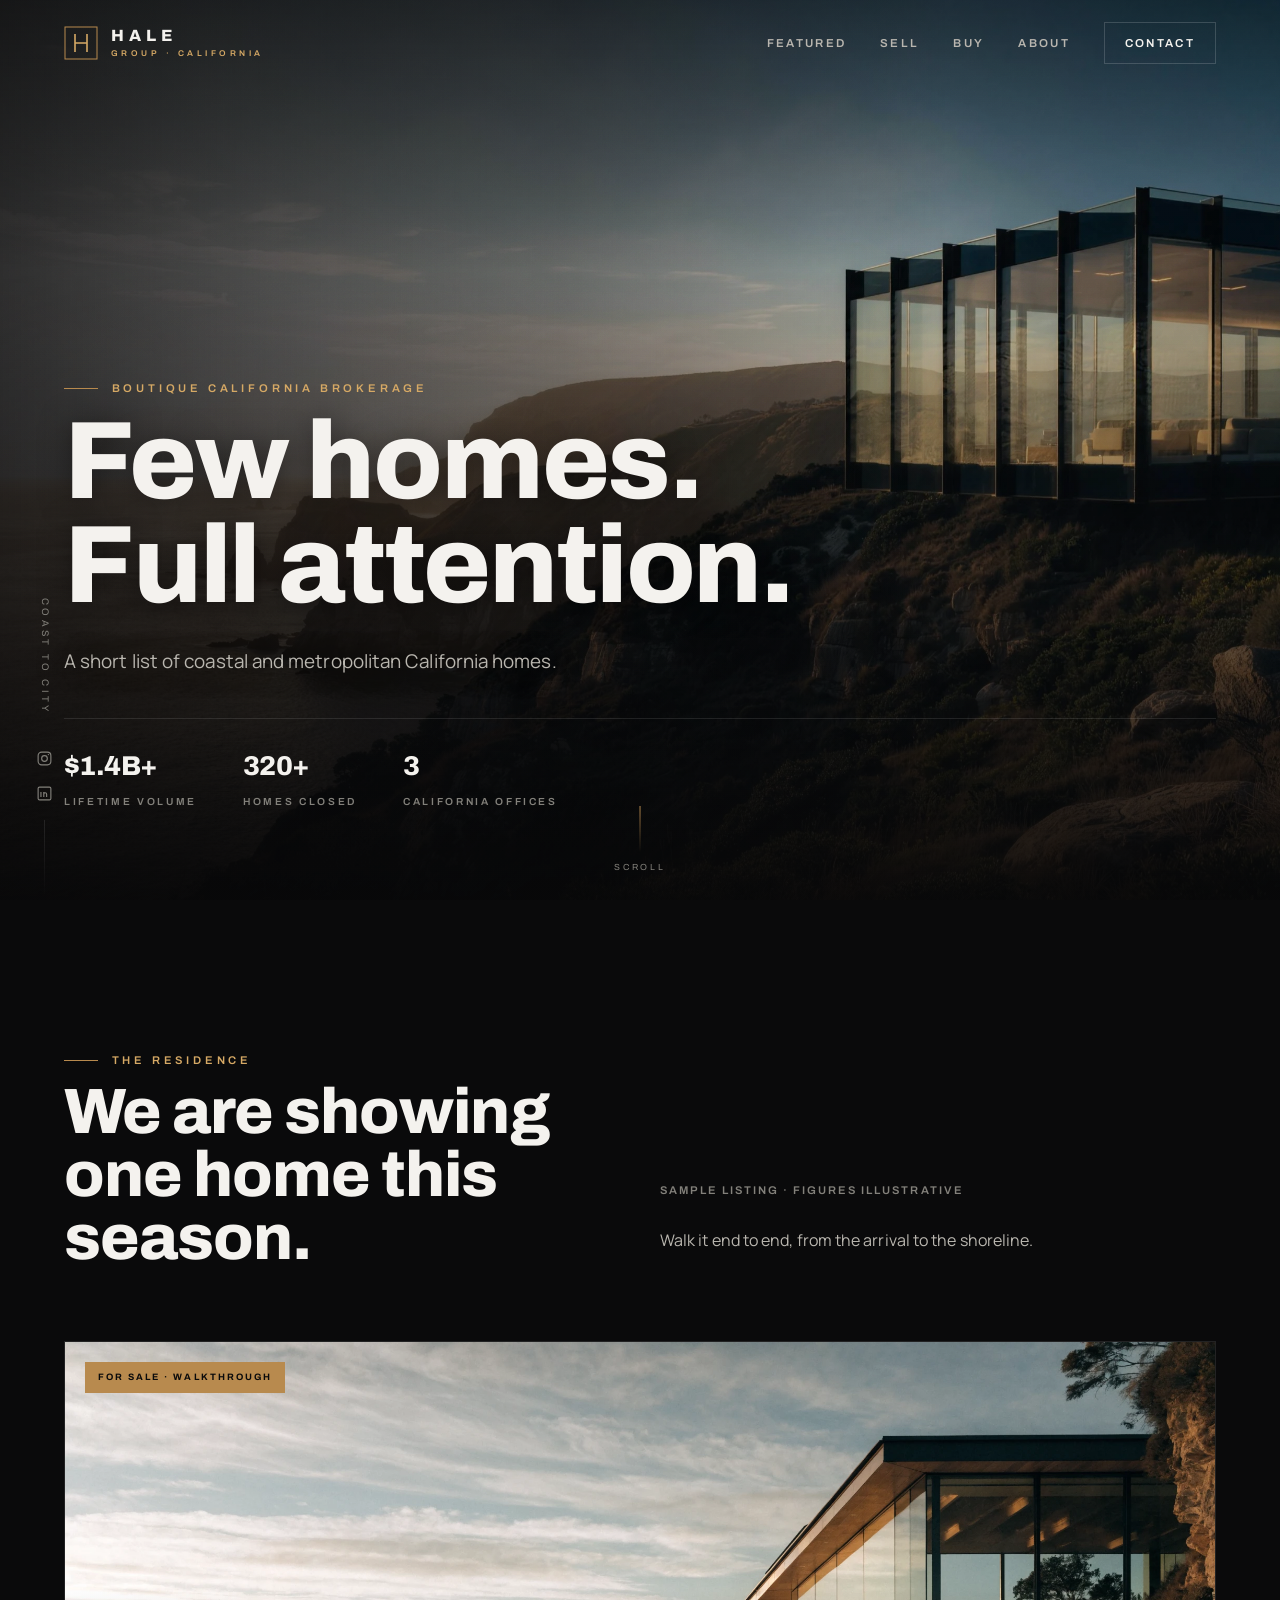
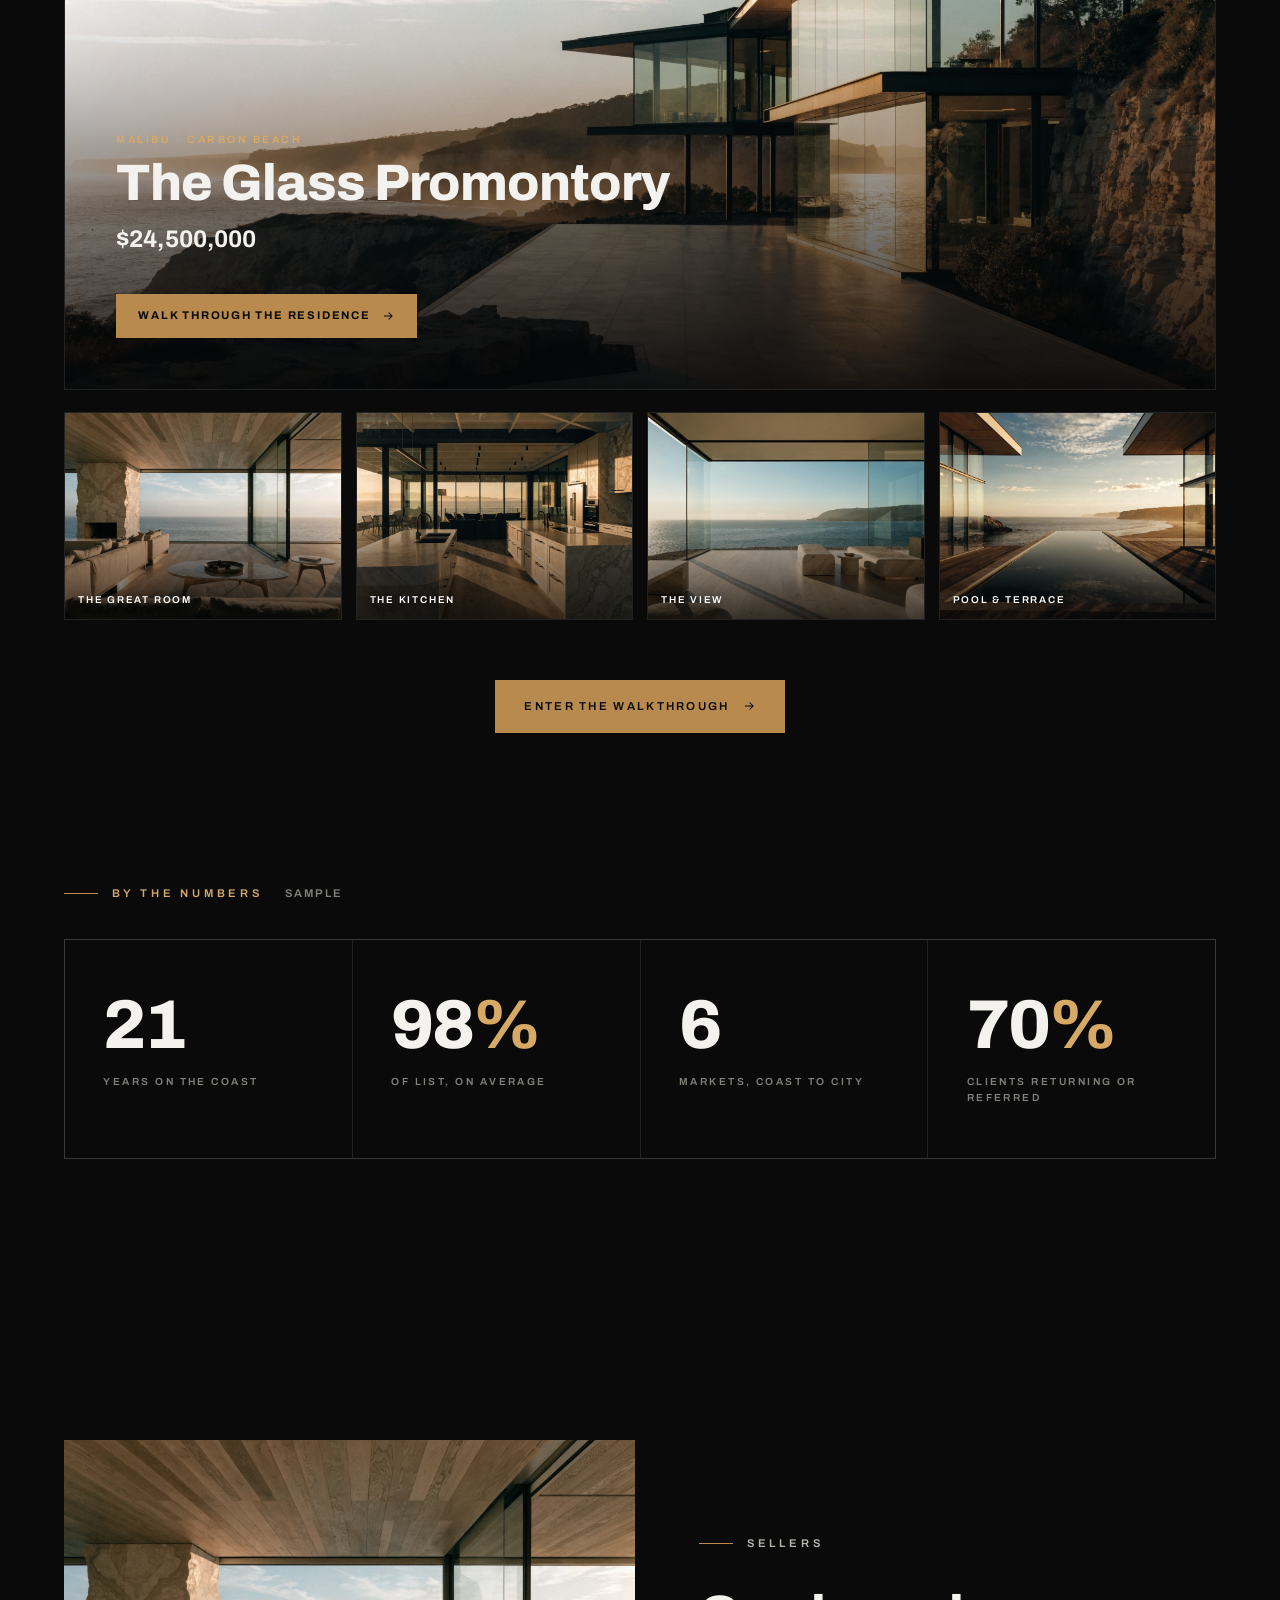
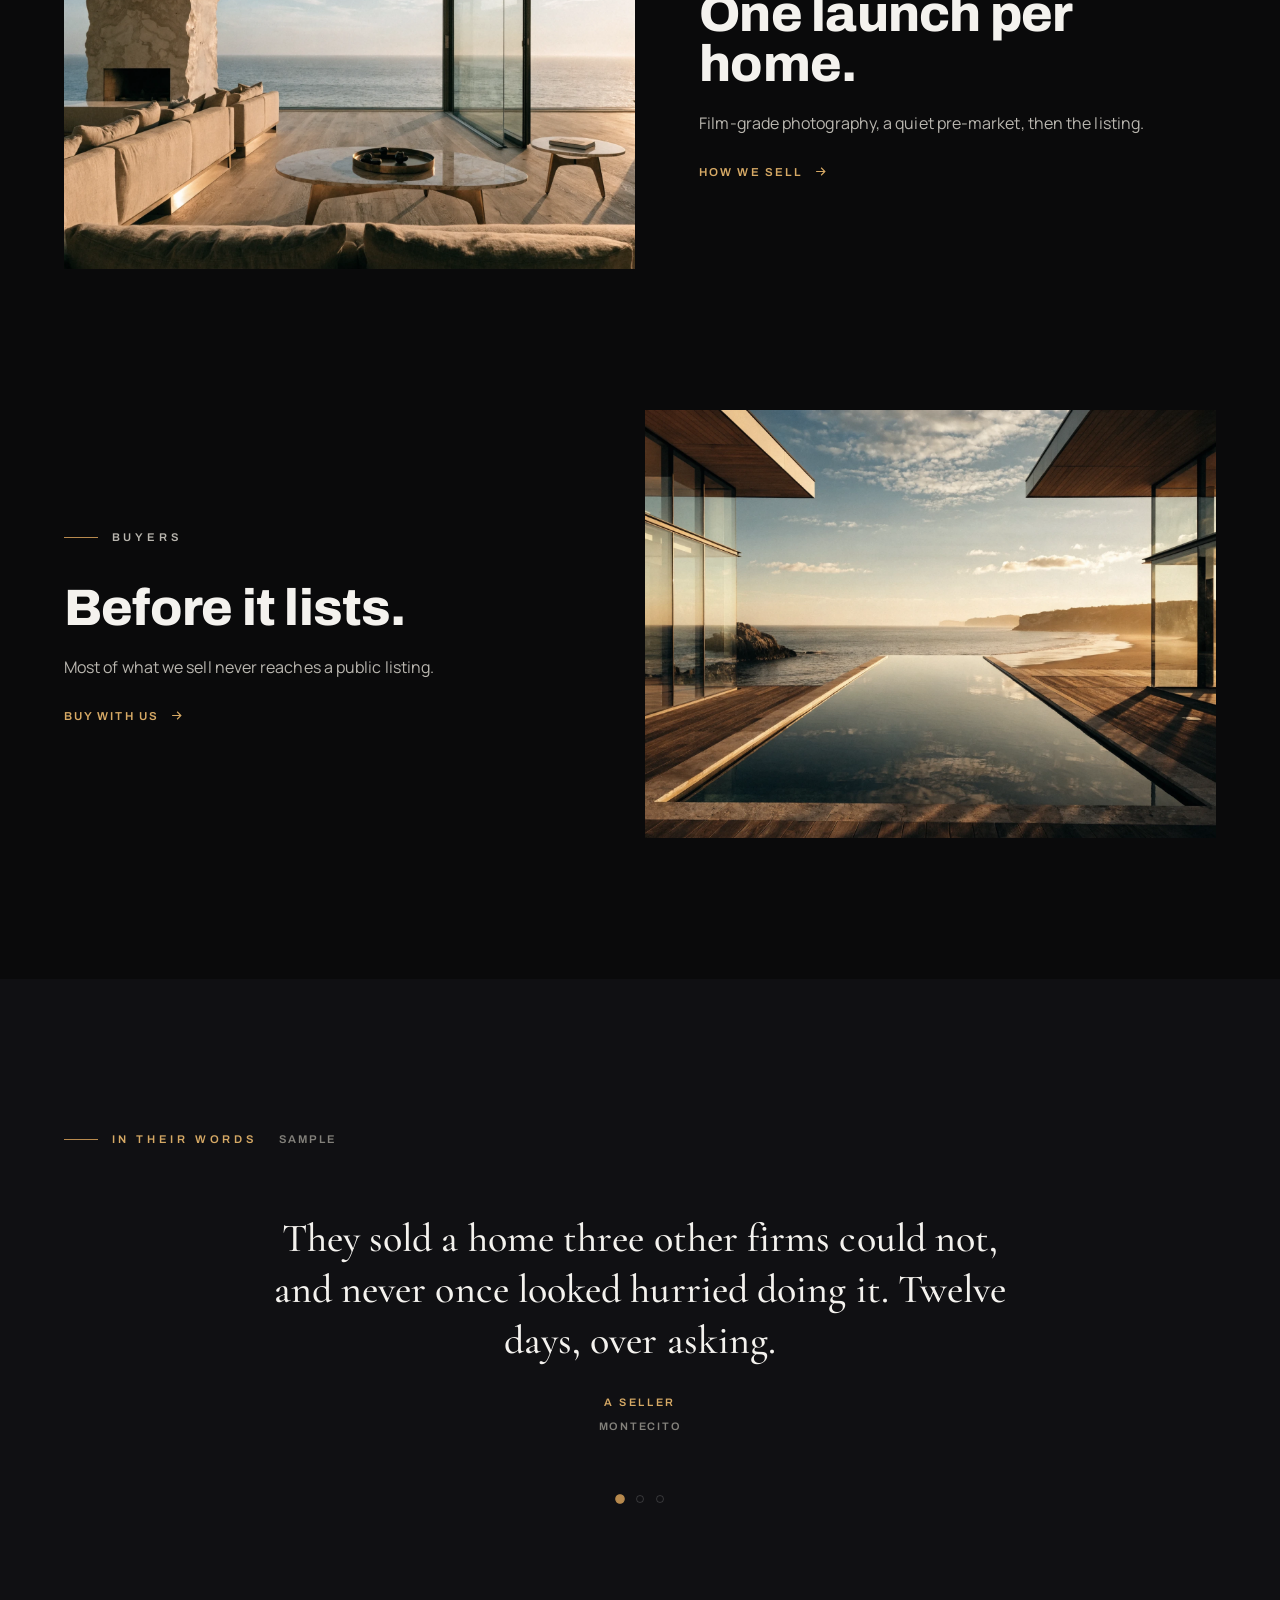
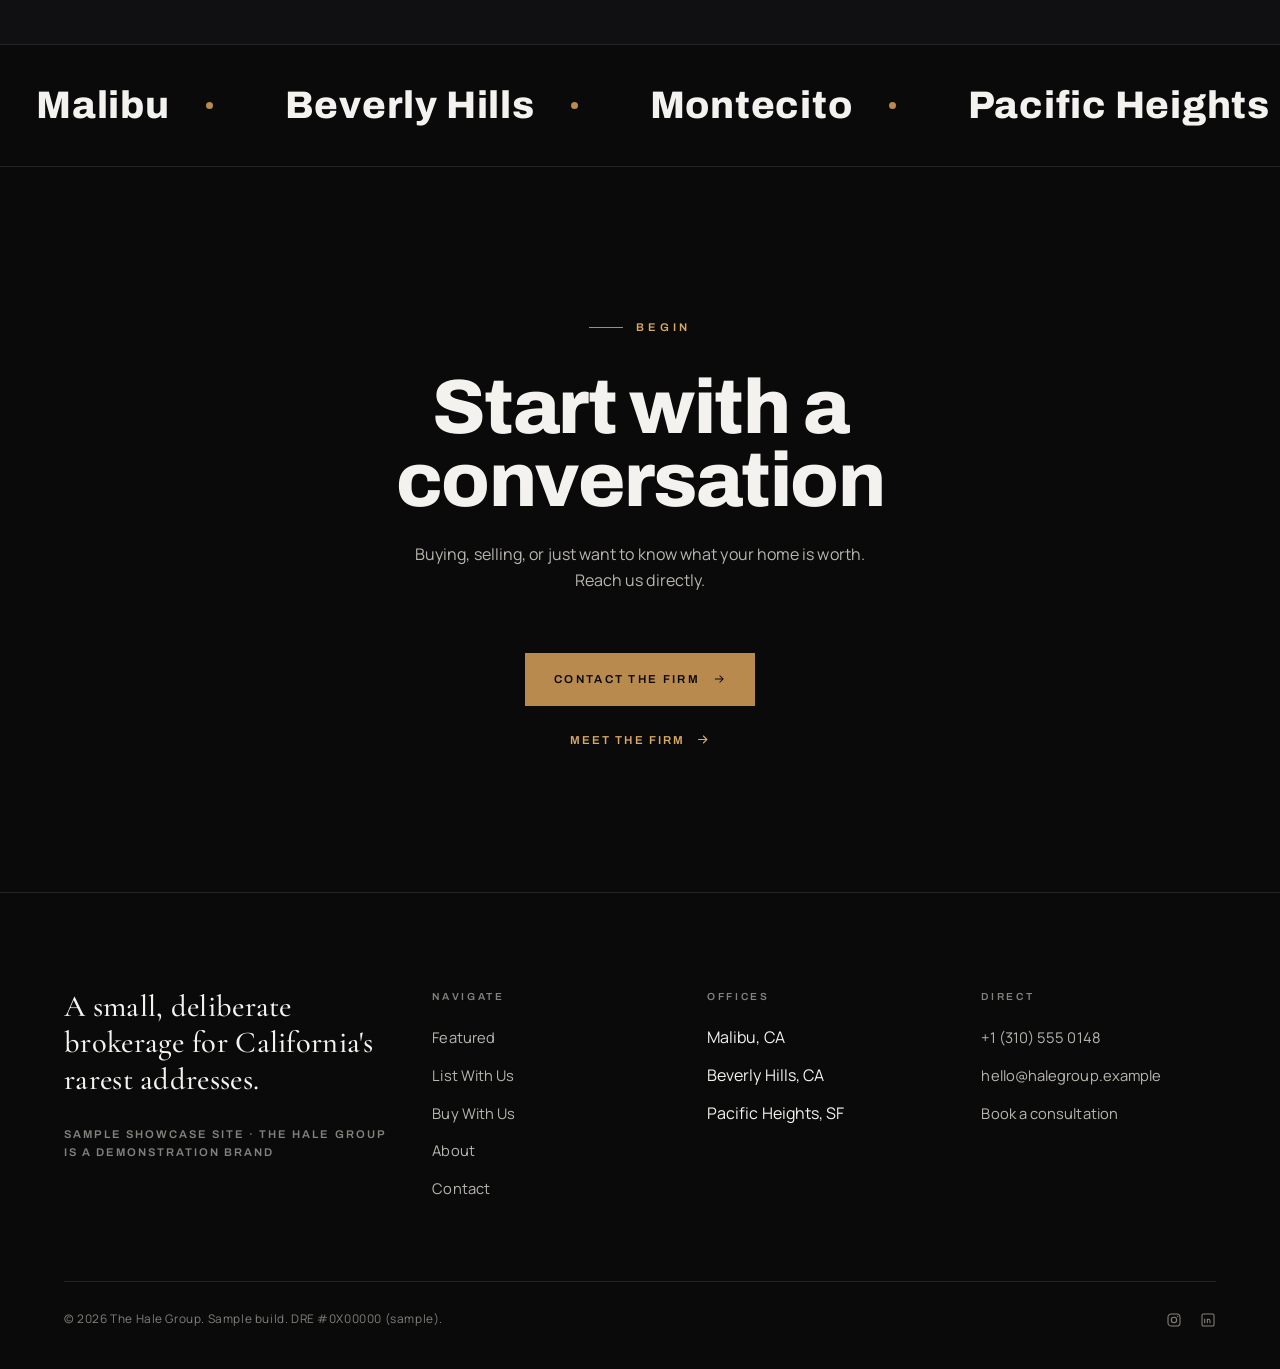
==== hale-group/index.html @ 57f2091e "Fix the layouts the copy cuts left behind Halden: the "The house" chapter is gone — trimmed, it was " ====
<!DOCTYPE html>
<html lang="en">
<head>
<meta charset="UTF-8">
<meta name="viewport" content="width=device-width, initial-scale=1">
<title>The Hale Group, Coastal &amp; Metropolitan California Luxury Real Estate</title>
<meta name="description" content="The Hale Group is a boutique luxury brokerage representing distinctive coastal and metropolitan California property. Sample showcase site.">
<meta name="robots" content="index,follow">
<link rel="preconnect" href="https://fonts.googleapis.com">
<link rel="preconnect" href="https://fonts.gstatic.com" crossorigin>
<link href="https://fonts.googleapis.com/css2?family=Archivo:wght@500;600;700;800;900&family=Manrope:wght@400;500;600;700&family=Cormorant+Garamond:ital,wght@0,400;0,500;0,600;1,500&display=swap" rel="stylesheet">
<link rel="stylesheet" href="assets/site.css">
<noscript><style>.reveal{opacity:1!important;transform:none!important}.hero-slide{opacity:1!important}.quote{position:relative!important;opacity:1!important}</style></noscript>

<link rel="icon" href="data:image/svg+xml,%3Csvg xmlns='http://www.w3.org/2000/svg' viewBox='0 0 32 32'%3E%3Crect width='32' height='32' fill='%230a0a0b'/%3E%3Cpath d='M9 7v18M23 7v18M9 16h14' stroke='%23d6a965' stroke-width='2'/%3E%3C/svg%3E">
<meta property="og:title" content="The Hale Group, California Luxury Real Estate">
<meta property="og:description" content="A boutique luxury brokerage for distinctive coastal and metropolitan California property.">
<meta property="og:type" content="website">
<meta name="twitter:card" content="summary_large_image">
<meta name="twitter:title" content="The Hale Group, California Luxury Real Estate">
<meta name="twitter:description" content="A boutique luxury brokerage for distinctive coastal and metropolitan California property.">
<script type="application/ld+json">
{
  "@context": "https://schema.org",
  "@type": "RealEstateAgent",
  "name": "The Hale Group",
  "description": "A boutique luxury real-estate brokerage representing distinctive coastal and metropolitan California property. Sample showcase brand.",
  "areaServed": "California",
  "telephone": "+1-310-555-0148",
  "email": "hello@halegroup.example",
  "address": [
    {"@type": "PostalAddress","streetAddress": "22500 Pacific Coast Hwy","addressLocality": "Malibu","addressRegion": "CA","postalCode": "90265","addressCountry": "US"},
    {"@type": "PostalAddress","streetAddress": "9200 Wilshire Blvd, Ste 400","addressLocality": "Beverly Hills","addressRegion": "CA","postalCode": "90212","addressCountry": "US"},
    {"@type": "PostalAddress","streetAddress": "2100 Fillmore Street","addressLocality": "San Francisco","addressRegion": "CA","postalCode": "94115","addressCountry": "US"}
  ]
}
</script>

<style>
/* homepage — single featured residence */
.hero .hero-bg::after{content:"";position:absolute;inset:0;pointer-events:none;z-index:1;
  background:linear-gradient(90deg,rgba(5,5,6,.8),rgba(5,5,6,.44) 44%,rgba(5,5,6,0) 74%)}
.feature-hero{position:relative;display:block;border:1px solid var(--line);overflow:hidden;margin-top:8px}
.feature-hero .fh-media{aspect-ratio:16/9;overflow:hidden}
.feature-hero .fh-media img{width:100%;height:100%;object-fit:cover;transition:transform .9s var(--ease)}
.feature-hero:hover .fh-media img{transform:scale(1.04)}
.feature-hero::after{content:"";position:absolute;inset:0;pointer-events:none;
  background:linear-gradient(180deg,rgba(5,5,6,0) 38%,rgba(5,5,6,.88) 100%)}
.feature-hero .prop-tag{position:absolute;top:20px;left:20px;z-index:2}
.fh-body{position:absolute;left:0;right:0;bottom:0;z-index:2;padding:clamp(24px,4vw,52px)}
.fh-body .prop-loc{font-family:"Archivo";font-weight:600;font-size:.66rem;letter-spacing:.24em;text-transform:uppercase;color:var(--brass-bright)}
.fh-body h3{font-family:"Archivo";font-weight:800;font-size:clamp(1.9rem,4.2vw,3.2rem);letter-spacing:-.02em;margin:10px 0 0;color:var(--ink);line-height:1}
.fh-body .price{font-family:"Archivo";font-weight:700;font-size:clamp(1.1rem,2vw,1.5rem);color:var(--ink);margin-top:10px}
.fh-body .prop-specs{display:flex;gap:22px;margin-top:14px;flex-wrap:wrap}
.fh-body .prop-specs span{font-family:"Manrope";color:var(--ink-2);font-size:.92rem}
.fh-body .prop-specs b{color:var(--ink);font-weight:700}
.fh-cta{display:inline-flex;align-items:center;gap:10px;margin-top:22px;font-family:"Archivo";font-weight:700;
  font-size:.7rem;letter-spacing:.16em;text-transform:uppercase;color:#0a0a0b;background:var(--brass);padding:13px 22px;transition:.3s var(--ease)}
.fh-cta svg{width:14px;height:14px}
.feature-hero:hover .fh-cta{background:var(--brass-bright)}
.feature-strip{list-style:none;margin:22px 0 0;padding:0;display:grid;grid-template-columns:repeat(4,1fr);gap:14px}
.feature-strip li{position:relative;overflow:hidden;aspect-ratio:4/3;border:1px solid var(--line)}
.feature-strip img{width:100%;height:100%;object-fit:cover;transition:transform .8s var(--ease)}
.feature-strip li:hover img{transform:scale(1.05)}
.feature-strip li::after{content:"";position:absolute;inset:0;pointer-events:none;background:linear-gradient(180deg,transparent 42%,rgba(5,5,6,.74))}
.feature-strip span{position:absolute;left:13px;bottom:11px;z-index:2;font-family:"Archivo";font-weight:600;
  font-size:.62rem;letter-spacing:.18em;text-transform:uppercase;color:#fff;text-shadow:0 1px 12px rgba(0,0,0,.85)}
@media(max-width:720px){.feature-strip{grid-template-columns:repeat(2,1fr)}}
</style>
</head>
<body>

<!-- HEADER -->
<header class="site-head">
  <a class="brand" href="index.html" aria-label="The Hale Group, home">
    <svg class="brand-glyph" viewBox="0 0 34 34" aria-hidden="true">
      <rect x="1" y="1" width="32" height="32" fill="none" stroke="#b88a4e" stroke-width="1"/>
      <path d="M11 8v18M23 8v18M11 17h12" stroke="#d6a965" stroke-width="1.6" fill="none"/>
    </svg>
    <span class="mark">Hale<small>Group · California</small></span>
  </a>
  <nav class="nav" aria-label="Primary">
    <a href="glass-promontory.html">Featured</a>
    <a href="sellers.html">Sell</a>
    <a href="buyers.html">Buy</a>
    <a href="about.html">About</a>
    <a class="cta" href="contact.html">Contact</a>
  </nav>
  <button class="burger" aria-label="Open menu" aria-expanded="false" aria-controls="mnav"><span></span><span></span><span></span></button>
</header>

<div class="mnav" id="mnav">
  <a href="glass-promontory.html">Featured<small>The Residence</small></a>
  <a href="sellers.html">Sell<small>List With Us</small></a>
  <a href="buyers.html">Buy<small>Represented</small></a>
  <a href="about.html">About<small>The Firm</small></a>
  <a href="contact.html">Contact<small>Three Offices</small></a>
</div>

<!-- SIDE RAIL -->
<aside class="rail" aria-hidden="true">
  <span class="vtext">Coast to City</span>
  <span class="soc" role="img" aria-label="Instagram (sample)" title="Instagram, sample"><svg viewBox="0 0 24 24" fill="none" stroke="currentColor" stroke-width="1.6"><rect x="3" y="3" width="18" height="18" rx="5"/><circle cx="12" cy="12" r="4"/><circle cx="17.5" cy="6.5" r="1" fill="currentColor" stroke="none"/></svg></span>
  <span class="soc" role="img" aria-label="LinkedIn (sample)" title="LinkedIn, sample"><svg viewBox="0 0 24 24" fill="none" stroke="currentColor" stroke-width="1.6"><rect x="3" y="3" width="18" height="18" rx="2"/><path d="M7 10v7M7 7v.01M11 17v-4a2 2 0 0 1 4 0v4M11 10v7"/></svg></span>
  <span class="line"></span>
</aside>

<!-- HERO -->
<section class="hero">
  <div class="hero-bg">
    <div class="hero-slide active"><img src="assets/home_hero.webp" alt="A contemporary glass-and-steel oceanfront residence on a Malibu bluff at golden-hour dusk, the Pacific beyond" width="2200" height="1257" fetchpriority="high"></div>
  </div>
  <div class="hero-inner wrap">
    <p class="label reveal">Boutique California Brokerage</p>
    <h1 class="display reveal d1">Few homes.<br>Full attention.</h1>
    <p class="lede reveal d2">A short list of coastal and metropolitan California homes.</p>
    <div class="hero-meta reveal d3">
      <div><div class="n">$1.4B+</div><div class="k">Lifetime Volume</div></div>
      <div><div class="n">320+</div><div class="k">Homes Closed</div></div>
      <div><div class="n">3</div><div class="k">California Offices</div></div>
    </div>
  </div>
  <div class="scroll-cue" aria-hidden="true"><span class="bar"></span><span class="k">Scroll</span></div>
</section>

<!-- FEATURED RESIDENCE (single house) -->
<section class="section" id="featured">
  <div class="wrap">
    <div class="sec-head">
      <div>
        <p class="label reveal">The Residence</p>
        <h2 class="reveal d1">We are showing<br>one home this season.</h2>
      </div>
      <p class="aside reveal d2"><span class="sample-note">Sample listing · figures illustrative</span><br><br>Walk it end to end, from the arrival to the shoreline.</p>
    </div>

    <a class="feature-hero reveal d1" href="glass-promontory.html" aria-label="The Glass Promontory, enter the walkthrough">
      <div class="fh-media"><img src="assets/walk/01_arrival.webp" alt="The Glass Promontory, a glass-and-steel oceanfront residence on Carbon Beach at golden hour" width="1600" height="900" loading="lazy"></div>
      <span class="prop-tag">For Sale · Walkthrough</span>
      <div class="fh-body">
        <div class="prop-loc">Malibu · Carbon Beach</div>
        <h3>The Glass Promontory</h3>
        <div class="price">$24,500,000</div>
        <div class="prop-specs"><span><b>5</b> Beds</span><span><b>7</b> Baths</span><span><b>8,200</b> Sq Ft</span></div>
        <span class="fh-cta">Walk through the residence
          <svg viewBox="0 0 24 24" fill="none" stroke="currentColor" stroke-width="1.8"><path d="M5 12h14M13 6l6 6-6 6"/></svg></span>
      </div>
    </a>

    <ul class="feature-strip reveal d2" aria-label="Inside The Glass Promontory">
      <li><a href="glass-promontory.html" aria-label="The great room"><img src="assets/walk/02_greatroom.webp" alt="The great room with retractable glass walls opening to the Pacific" width="800" height="600" loading="lazy"><span>The Great Room</span></a></li>
      <li><a href="glass-promontory.html" aria-label="The kitchen"><img src="assets/walk/03_kitchen.webp" alt="Chef's kitchen with dual honed-marble islands" width="800" height="600" loading="lazy"><span>The Kitchen</span></a></li>
      <li><a href="glass-promontory.html" aria-label="The view"><img src="assets/walk/04_view.webp" alt="Primary-level living framing a 180-degree Pacific view" width="800" height="600" loading="lazy"><span>The View</span></a></li>
      <li><a href="glass-promontory.html" aria-label="The pool and terrace"><img src="assets/walk/06_pool.webp" alt="Sixty-foot infinity-edge pool over Carbon Beach" width="800" height="600" loading="lazy"><span>Pool &amp; Terrace</span></a></li>
    </ul>

    <div class="center mt reveal">
      <a class="btn gold" href="glass-promontory.html">Enter the walkthrough
        <svg viewBox="0 0 24 24" fill="none" stroke="currentColor" stroke-width="1.8"><path d="M5 12h14M13 6l6 6-6 6"/></svg></a>
    </div>
  </div>
</section>

<!-- STATS -->
<section class="section" style="padding-top:0">
  <div class="wrap">
    <p class="label reveal" style="margin-bottom:36px">By The Numbers <span class="sample-note" style="margin-left:8px">Sample</span></p>
    <div class="stats reveal d1">
      <div class="stat"><div class="n"><span data-count="21">0</span></div><div class="k">Years On The Coast</div></div>
      <div class="stat"><div class="n"><span data-count="98">0</span><span class="suf">%</span></div><div class="k">Of List, On Average</div></div>
      <div class="stat"><div class="n"><span data-count="6">0</span></div><div class="k">Markets, Coast To City</div></div>
      <div class="stat"><div class="n"><span data-count="70">0</span><span class="suf">%</span></div><div class="k">Clients Returning Or Referred</div></div>
    </div>
  </div>
</section>

<!-- SPLIT FEATURE -->
<section class="section">
  <div class="wrap">
    <div class="split">
      <div class="media wide reveal"><img src="assets/walk/02_greatroom.webp" alt="Interior great room with floor-to-ceiling glass and warm golden-hour light over the Pacific" width="1600" height="900" loading="lazy"></div>
      <div class="reveal d1">
        <p class="label">Sellers</p>
        <h2>One launch per home.</h2>
        <p>Film-grade photography, a quiet pre-market, then the listing.</p>
                <a class="link-arrow" href="sellers.html" style="margin-top:8px">How we sell <svg viewBox="0 0 24 24" fill="none" stroke="currentColor" stroke-width="1.8"><path d="M5 12h14M13 6l6 6-6 6"/></svg></a>
      </div>
    </div>
  </div>
</section>

<section class="section" style="padding-top:0">
  <div class="wrap">
    <div class="split rev">
      <div class="reveal order">
        <p class="label">Buyers</p>
        <h2>Before it lists.</h2>
        <p>Most of what we sell never reaches a public listing.</p>
                <a class="link-arrow" href="buyers.html" style="margin-top:8px">Buy with us <svg viewBox="0 0 24 24" fill="none" stroke="currentColor" stroke-width="1.8"><path d="M5 12h14M13 6l6 6-6 6"/></svg></a>
      </div>
      <div class="media wide reveal d1"><img src="assets/walk/06_pool.webp" alt="Infinity-edge pool at golden-hour dusk overlooking the Pacific" width="1600" height="900" loading="lazy"></div>
    </div>
  </div>
</section>

<!-- TESTIMONIALS -->
<section class="section" style="background:var(--bg-2)">
  <div class="wrap">
    <p class="label center reveal" style="justify-content:center;margin-bottom:48px">In Their Words <span class="sample-note" style="margin-left:8px">Sample</span></p>
    <div class="quotes reveal d1">
      <figure class="quote active">
        <q>They sold a home three other firms could not, and never once looked hurried doing it. Twelve days, over asking.</q>
        <figcaption class="by">A Seller<span>Montecito</span></figcaption>
      </figure>
      <figure class="quote">
        <q>We saw the house before it ever hit the market. That is the whole reason we have it.</q>
        <figcaption class="by">A Buyer<span>Pacific Heights</span></figcaption>
      </figure>
      <figure class="quote">
        <q>Calm, precise, and always a step ahead. The Hale Group is the only firm we call now.</q>
        <figcaption class="by">A Returning Client<span>Beverly Hills</span></figcaption>
      </figure>
    </div>
    <div class="q-dots" role="tablist" aria-label="Testimonials">
      <button role="tab" aria-selected="true" aria-label="Testimonial 1"></button>
      <button role="tab" aria-selected="false" aria-label="Testimonial 2"></button>
      <button role="tab" aria-selected="false" aria-label="Testimonial 3"></button>
    </div>
  </div>
</section>

<!-- OFFICE MARQUEE -->
<section style="padding:0">
  <div class="marquee" aria-hidden="true">
    <div class="marquee-track">
      <span class="marquee-item">Malibu</span><span class="marquee-item">Beverly Hills</span><span class="marquee-item">Montecito</span><span class="marquee-item">Pacific Heights</span><span class="marquee-item">Newport Coast</span><span class="marquee-item">Carmel</span>
      <span class="marquee-item">Malibu</span><span class="marquee-item">Beverly Hills</span><span class="marquee-item">Montecito</span><span class="marquee-item">Pacific Heights</span><span class="marquee-item">Newport Coast</span><span class="marquee-item">Carmel</span>
    </div>
  </div>
</section>

<!-- CTA -->
<section class="section center">
  <div class="wrap">
    <p class="label center reveal" style="justify-content:center">Begin</p>
    <h2 class="display reveal d1" style="font-size:clamp(2.4rem,6vw,5rem);margin:24px auto 0;max-width:14ch">Start with a conversation</h2>
    <p class="muted reveal d2" style="max-width:46ch;margin:24px auto 0">Buying, selling, or just want to know what your home is worth. Reach us directly.</p>
    <div class="mt reveal d2"><a class="btn gold" href="contact.html">Contact the firm
      <svg viewBox="0 0 24 24" fill="none" stroke="currentColor" stroke-width="1.8"><path d="M5 12h14M13 6l6 6-6 6"/></svg></a></div>
    <!-- R53 (owner): "Meet the firm" rehomed here after the thin INTRO section was cut. -->
    <div class="mt reveal d2" style="margin-top:20px"><a class="link-arrow" href="about.html">Meet the firm
      <svg viewBox="0 0 24 24" fill="none" stroke="currentColor" stroke-width="1.8"><path d="M5 12h14M13 6l6 6-6 6"/></svg></a></div>
  </div>
</section>

<!-- FOOTER -->
<footer class="foot">
  <div class="wrap">
    <div class="foot-top">
      <div>
        <span class="big serif">A small, deliberate brokerage for California's rarest addresses.</span>
        <p class="sample-note" style="margin-top:28px">Sample showcase site · The Hale Group is a demonstration brand</p>
      </div>
      <div>
        <h4>Navigate</h4>
        <ul>
          <li><a href="glass-promontory.html">Featured</a></li>
          <li><a href="sellers.html">List With Us</a></li>
          <li><a href="buyers.html">Buy With Us</a></li>
          <li><a href="about.html">About</a></li>
          <li><a href="contact.html">Contact</a></li>
        </ul>
      </div>
      <div>
        <h4>Offices</h4>
        <ul>
          <li>Malibu, CA</li>
          <li>Beverly Hills, CA</li>
          <li>Pacific Heights, SF</li>
        </ul>
      </div>
      <div>
        <h4>Direct</h4>
        <ul>
          <li><a href="tel:+13105550148">+1 (310) 555 0148</a></li>
          <li><a href="mailto:hello@halegroup.example">hello@halegroup.example</a></li>
          <li><a href="contact.html">Book a consultation</a></li>
        </ul>
      </div>
    </div>
    <div class="foot-bot">
      <span>&copy; <span data-year>2026</span> The Hale Group. Sample build. DRE #0X00000 (sample).</span>
      <span class="socials">
        <span class="soc" role="img" aria-label="Instagram (sample)" title="Instagram, sample"><svg viewBox="0 0 24 24" fill="none" stroke="currentColor" stroke-width="1.6"><rect x="3" y="3" width="18" height="18" rx="5"/><circle cx="12" cy="12" r="4"/><circle cx="17.5" cy="6.5" r="1" fill="currentColor" stroke="none"/></svg></span>
        <span class="soc" role="img" aria-label="LinkedIn (sample)" title="LinkedIn, sample"><svg viewBox="0 0 24 24" fill="none" stroke="currentColor" stroke-width="1.6"><rect x="3" y="3" width="18" height="18" rx="2"/><path d="M7 10v7M7 7v.01M11 17v-4a2 2 0 0 1 4 0v4M11 10v7"/></svg></span>
      </span>
    </div>
  </div>
</footer>

<script src="assets/site.js"></script>
</body>
</html>
---- hale-group/assets/site.css ----
/* THE HALE GROUP , cinematic luxury brokerage. Dark, brass accent. */
:root{
  --bg:#0a0a0b;
  --bg-2:#101013;
  --panel:#141417;
  --line:rgba(255,255,255,.10);
  --line-2:rgba(255,255,255,.16);
  --ink:#f4f2ee;
  --ink-2:#b9b6af;
  --ink-3:#83817b;
  --brass:#b88a4e;
  --brass-bright:#d6a965;
  --red:#9e3a32;
  --maxw:1280px;
  --pad:clamp(20px,5vw,72px);
  --ease:cubic-bezier(.22,.61,.36,1);
}
*{box-sizing:border-box}
html{scroll-behavior:smooth;-webkit-text-size-adjust:100%}
body{
  margin:0;background:var(--bg);color:var(--ink);
  font-family:"Manrope",-apple-system,BlinkMacSystemFont,"Segoe UI",sans-serif;
  font-size:16px;line-height:1.6;letter-spacing:.005em;
  -webkit-font-smoothing:antialiased;text-rendering:optimizeLegibility;
  overflow-x:hidden;
}
img{max-width:100%;display:block}
a{color:inherit;text-decoration:none}
::selection{background:var(--brass);color:#0a0a0b}
:focus-visible{outline:2px solid var(--brass-bright);outline-offset:3px;border-radius:2px}

/* ---------- type ---------- */
.display{font-family:"Archivo","Manrope",sans-serif;font-weight:800;line-height:.95;letter-spacing:-.02em}
h1,h2,h3{font-family:"Archivo",sans-serif;font-weight:800;margin:0;line-height:.98;letter-spacing:-.015em}
.serif{font-family:"Cormorant Garamond","Times New Roman",serif;font-weight:500;letter-spacing:.01em}

.label{
  font-family:"Archivo",sans-serif;font-weight:600;
  font-size:.70rem;letter-spacing:.34em;text-transform:uppercase;color:var(--brass-bright);
  display:inline-flex;align-items:center;gap:.85rem;
}
.label::before{content:"";width:34px;height:1px;background:var(--brass);display:inline-block;flex:none}
.label.center{justify-content:center}
.eyebrow{font-family:"Archivo",sans-serif;font-weight:600;font-size:.68rem;letter-spacing:.32em;text-transform:uppercase;color:var(--ink-3)}

/* ---------- layout ---------- */
.wrap{max-width:var(--maxw);margin:0 auto;padding-left:var(--pad);padding-right:var(--pad)}
section{position:relative}
.section{padding:clamp(72px,11vw,150px) 0}
.divider{height:1px;background:var(--line);max-width:var(--maxw);margin:0 auto}

/* ---------- header ---------- */
.site-head{
  position:fixed;top:0;left:0;right:0;z-index:60;
  display:flex;align-items:center;justify-content:space-between;
  padding:22px var(--pad);
  transition:background .4s var(--ease),padding .4s var(--ease),border-color .4s var(--ease);
  border-bottom:1px solid transparent;
}
.site-head.scrolled{background:rgba(8,8,9,.86);backdrop-filter:blur(14px);padding:14px var(--pad);border-bottom-color:var(--line)}
.brand{display:flex;align-items:center;gap:13px;letter-spacing:.02em}
.brand .mark{
  font-family:"Archivo",sans-serif;font-weight:800;font-size:1.02rem;letter-spacing:.30em;text-transform:uppercase;
  line-height:1;
}
.brand .mark small{display:block;font-size:.52rem;letter-spacing:.42em;color:var(--brass-bright);font-weight:600;margin-top:5px}
.brand-glyph{width:34px;height:34px;flex:none}
.nav{display:flex;align-items:center;gap:34px}
.nav a{font-family:"Archivo",sans-serif;font-size:.72rem;font-weight:600;letter-spacing:.20em;text-transform:uppercase;color:var(--ink-2);transition:color .25s}
.nav a:hover,.nav a[aria-current="page"]{color:var(--ink)}
.nav a[aria-current="page"]{color:var(--brass-bright)}
.nav .cta{
  border:1px solid var(--line-2);padding:11px 20px;color:var(--ink);
  transition:.3s var(--ease);
}
.nav .cta:hover{background:var(--brass);border-color:var(--brass);color:#0a0a0b}
.burger{display:none;background:none;border:0;color:var(--ink);width:42px;height:42px;cursor:pointer}
.burger span{display:block;width:24px;height:2px;background:currentColor;margin:5px auto;transition:.3s}

/* mobile nav */
.mnav{position:fixed;inset:0;z-index:55;background:rgba(8,8,9,.98);backdrop-filter:blur(8px);
  display:flex;flex-direction:column;justify-content:center;gap:6px;padding:var(--pad);
  transform:translateY(-100%);transition:transform .5s var(--ease);visibility:hidden}
.mnav.open{transform:none;visibility:visible}
.mnav a{font-family:"Archivo",sans-serif;font-weight:800;font-size:2rem;letter-spacing:-.01em;color:var(--ink);padding:10px 0;border-bottom:1px solid var(--line)}
.mnav a small{display:block;font-size:.62rem;letter-spacing:.3em;color:var(--brass-bright);font-weight:600;text-transform:uppercase;margin-top:4px;font-family:"Archivo"}

/* ---------- side rail ---------- */
.rail{position:fixed;left:24px;bottom:0;z-index:40;display:flex;flex-direction:column;align-items:center;gap:18px;width:40px}
.rail a,.rail .soc{color:var(--ink-3);transition:color .25s;display:inline-flex}
.rail a:hover,.rail .soc:hover{color:var(--brass-bright)}
.soc{color:inherit;display:inline-flex;align-items:center}
.foot-bot .socials .soc:hover{color:var(--brass-bright)}
.rail .line{width:1px;flex:1;min-height:80px;background:linear-gradient(var(--line),transparent)}
.rail .vtext{writing-mode:vertical-rl;font-family:"Archivo";font-size:.6rem;letter-spacing:.34em;text-transform:uppercase;color:var(--ink-3);margin-bottom:18px}
.rail svg{width:17px;height:17px}

/* ---------- hero ---------- */
.hero{position:relative;height:100svh;min-height:620px;display:flex;align-items:flex-end;overflow:hidden}
.hero-bg{position:absolute;inset:0;z-index:0}
.hero-slide{position:absolute;inset:0;opacity:0;transition:opacity 1.6s var(--ease);will-change:opacity}
.hero-slide.active{opacity:1}
.hero-slide img{width:100%;height:100%;object-fit:cover;transform:scale(1.06);animation:kenburns 13s linear infinite alternate}
.hero-slide.active img{animation-play-state:running}
@keyframes kenburns{from{transform:scale(1.04) translate(0,0)}to{transform:scale(1.14) translate(-1.6%,-1.4%)}}
.hero::after{content:"";position:absolute;inset:0;z-index:1;background:
  linear-gradient(180deg,rgba(8,8,9,.58) 0%,rgba(8,8,9,.12) 30%,rgba(8,8,9,.42) 62%,rgba(8,8,9,.95) 100%)}
.hero h1,.hero .lede{text-shadow:0 2px 30px rgba(0,0,0,.5)}
/* film grain over the hero scrim: prevents gradient banding + filmic texture */
.hero::before{content:"";position:absolute;inset:0;z-index:1;pointer-events:none;opacity:.06;mix-blend-mode:overlay;
  background-image:url("data:image/svg+xml,%3Csvg xmlns='http://www.w3.org/2000/svg' width='150' height='150'%3E%3Cfilter id='n'%3E%3CfeTurbulence type='fractalNoise' baseFrequency='0.85' numOctaves='2' stitchTiles='stitch'/%3E%3C/filter%3E%3Crect width='100%25' height='100%25' filter='url(%23n)'/%3E%3C/svg%3E")}
.hero-inner{position:relative;z-index:2;width:100%;padding-bottom:clamp(56px,10vh,120px)}
.hero h1{font-size:clamp(2.9rem,8.6vw,8rem);max-width:13ch}
.hero .lede{max-width:42ch;color:var(--ink-2);font-size:clamp(1rem,1.5vw,1.18rem);margin-top:28px}
.hero-meta{display:flex;gap:46px;flex-wrap:wrap;margin-top:42px;border-top:1px solid var(--line);padding-top:26px}
.hero-meta .n{font-family:"Archivo";font-weight:800;font-size:1.7rem;letter-spacing:-.02em}
.hero-meta .k{font-size:.64rem;letter-spacing:.26em;text-transform:uppercase;color:var(--ink-3);margin-top:5px;font-family:"Archivo";font-weight:600}
.scroll-cue{position:absolute;left:50%;bottom:26px;transform:translateX(-50%);z-index:3;display:flex;flex-direction:column;align-items:center;gap:8px}
.scroll-cue .k{font-size:.55rem;letter-spacing:.34em;text-transform:uppercase;color:var(--ink-3);font-family:"Archivo"}
.scroll-cue .bar{width:1px;height:46px;background:linear-gradient(var(--brass),transparent);animation:cue 2.2s var(--ease) infinite}
@keyframes cue{0%{transform:scaleY(0);transform-origin:top}45%{transform:scaleY(1);transform-origin:top}55%{transform:scaleY(1);transform-origin:bottom}100%{transform:scaleY(0);transform-origin:bottom}}

/* ---------- buttons ---------- */
.btn{display:inline-flex;align-items:center;gap:12px;font-family:"Archivo";font-weight:600;font-size:.72rem;letter-spacing:.20em;text-transform:uppercase;
  padding:16px 28px;border:1px solid var(--line-2);transition:.32s var(--ease);cursor:pointer;background:none;color:var(--ink)}
.btn:hover{background:var(--ink);color:#0a0a0b;border-color:var(--ink)}
.btn.gold{background:var(--brass);border-color:var(--brass);color:#0a0a0b}
.btn.gold:hover{background:var(--brass-bright);border-color:var(--brass-bright)}
.btn svg{width:14px;height:14px}
.link-arrow{display:inline-flex;align-items:center;gap:10px;font-family:"Archivo";font-weight:600;font-size:.72rem;letter-spacing:.18em;text-transform:uppercase;color:var(--brass-bright)}
.link-arrow svg{width:15px;height:15px;transition:transform .3s var(--ease)}
.link-arrow:hover svg{transform:translateX(5px)}

/* ---------- intro / section heads ---------- */
.sec-head{display:grid;grid-template-columns:1fr 1fr;gap:40px;align-items:end;margin-bottom:clamp(40px,6vw,72px)}
.sec-head h2{font-size:clamp(2rem,5vw,4rem)}
.sec-head .aside{color:var(--ink-2);max-width:46ch}
@media(max-width:760px){.sec-head{grid-template-columns:1fr;gap:18px}}

/* ---------- property grid ---------- */
.grid-props{display:grid;grid-template-columns:repeat(2,1fr);gap:clamp(18px,2.4vw,34px)}
.grid-props.three{grid-template-columns:repeat(3,1fr)}
.prop{position:relative;overflow:hidden;background:var(--panel);border:1px solid var(--line);text-align:left}
.prop-media{position:relative;aspect-ratio:4/3;overflow:hidden}
.prop-media img{width:100%;height:100%;object-fit:cover;transition:transform 1.1s var(--ease),filter .6s}
.prop:hover .prop-media img{transform:scale(1.07)}
.prop-media::after{content:"";position:absolute;inset:0;background:linear-gradient(180deg,rgba(8,8,9,.05),rgba(8,8,9,.85));opacity:.85;transition:opacity .5s}
.prop:hover .prop-media::after{opacity:1}
.prop-tag{position:absolute;top:16px;left:16px;z-index:2;font-family:"Archivo";font-weight:700;font-size:.58rem;letter-spacing:.22em;text-transform:uppercase;
  background:var(--brass);border:1px solid var(--brass);padding:7px 12px;color:#0a0a0b}
.prop-tag.sold{background:rgba(10,10,11,.66);border-color:var(--line-2);color:var(--ink-3);font-weight:600}
.prop-body{position:absolute;left:0;right:0;bottom:0;z-index:2;padding:22px 24px}
.prop-loc{font-size:.62rem;letter-spacing:.26em;text-transform:uppercase;color:var(--brass-bright);font-family:"Archivo";font-weight:600}
.prop h3{font-size:1.45rem;margin-top:8px;letter-spacing:-.01em}
.prop .price{font-family:"Archivo";font-weight:800;font-size:1.18rem;margin-top:10px;letter-spacing:-.01em}
.prop-specs{display:flex;gap:20px;margin-top:0;max-height:0;overflow:hidden;opacity:0;
  transition:max-height .55s var(--ease),opacity .45s var(--ease),margin-top .55s var(--ease)}
.prop:hover .prop-specs{max-height:60px;opacity:1;margin-top:16px}
.prop-specs span{font-size:.7rem;letter-spacing:.05em;color:var(--ink-2);display:flex;align-items:center;gap:7px}
.prop-specs b{color:var(--ink);font-weight:700}
@media(max-width:760px){.grid-props,.grid-props.three{grid-template-columns:1fr}
  .prop-specs{max-height:60px;opacity:1;margin-top:16px}}

/* ---------- stats ---------- */
.stats{display:grid;grid-template-columns:repeat(4,1fr);gap:1px;background:var(--line);border:1px solid var(--line)}
.stat{background:var(--bg);padding:clamp(30px,4vw,56px) clamp(20px,3vw,40px)}
.stat .n{font-family:"Archivo";font-weight:800;font-size:clamp(2.6rem,5.4vw,4.4rem);letter-spacing:-.03em;line-height:1}
.stat .n .suf{color:var(--brass-bright)}
.stat .k{font-size:.64rem;letter-spacing:.24em;text-transform:uppercase;color:var(--ink-3);margin-top:14px;font-family:"Archivo";font-weight:600}
@media(max-width:760px){.stats{grid-template-columns:repeat(2,1fr)}}

/* ---------- split feature ---------- */
.split{display:grid;grid-template-columns:1.05fr .95fr;gap:clamp(28px,5vw,80px);align-items:center}
.split.rev{grid-template-columns:.95fr 1.05fr}
.split .media{aspect-ratio:4/5;overflow:hidden;position:relative}
.split .media.wide{aspect-ratio:4/3}
.split .media img{width:100%;height:100%;object-fit:cover}
.split h2{font-size:clamp(1.9rem,4vw,3.2rem);margin:18px 0 22px}
.split p{color:var(--ink-2);margin:0 0 18px;max-width:48ch}
@media(max-width:860px){.split,.split.rev{grid-template-columns:1fr;gap:30px}.split .order{order:-1}}

/* ---------- testimonials ---------- */
.quotes{position:relative;max-width:860px;margin:0 auto;text-align:center;min-height:240px}
.quote{position:absolute;inset:0;opacity:0;transition:opacity .8s var(--ease);pointer-events:none;display:flex;flex-direction:column;justify-content:center}
.quote.active{opacity:1;pointer-events:auto;position:relative}
.quote q{font-family:"Cormorant Garamond",serif;font-weight:500;font-size:clamp(1.5rem,3.2vw,2.5rem);line-height:1.28;display:block;quotes:none}
.quote q::before,.quote q::after{content:""}
.quote .by{margin-top:28px;font-family:"Archivo";font-weight:600;font-size:.68rem;letter-spacing:.24em;text-transform:uppercase;color:var(--brass-bright)}
.quote .by span{color:var(--ink-3);display:block;margin-top:6px;letter-spacing:.16em}
.q-dots{display:flex;justify-content:center;gap:12px;margin-top:42px}
.q-dots button{width:8px;height:8px;border-radius:50%;border:1px solid var(--line-2);background:none;cursor:pointer;padding:0;transition:.3s}
.q-dots button[aria-selected="true"]{background:var(--brass);border-color:var(--brass);transform:scale(1.2)}

/* ---------- marquee ---------- */
.marquee{overflow:hidden;border-top:1px solid var(--line);border-bottom:1px solid var(--line);padding:30px 0;display:flex;gap:0;user-select:none}
.marquee-track{display:flex;gap:0;white-space:nowrap;animation:scrollx 38s linear infinite;will-change:transform}
.marquee:hover .marquee-track{animation-play-state:paused}
.marquee-item{font-family:"Archivo";font-weight:800;font-size:clamp(1.4rem,3vw,2.4rem);letter-spacing:.02em;color:var(--ink);padding:0 36px;display:inline-flex;align-items:center;gap:36px}
.marquee-item::after{content:"";width:7px;height:7px;background:var(--brass);border-radius:50%;display:inline-block}
.marquee-item .dim{color:var(--ink-3)}
@keyframes scrollx{from{transform:translateX(0)}to{transform:translateX(-50%)}}

/* ---------- forms ---------- */
.form{display:grid;gap:22px}
.field{display:flex;flex-direction:column;gap:9px}
.field label{font-family:"Archivo";font-weight:600;font-size:.64rem;letter-spacing:.22em;text-transform:uppercase;color:var(--ink-3)}
.field input,.field select,.field textarea{
  background:transparent;border:0;border-bottom:1px solid var(--line-2);color:var(--ink);
  font-family:"Manrope";font-size:1rem;padding:12px 2px;transition:border-color .3s}
.field input:focus,.field select,.field textarea:focus{outline:none;border-bottom-color:var(--brass-bright)}
.field textarea{resize:vertical;min-height:96px}
.field select{color:var(--ink-2)}
.field select option{background:var(--panel);color:var(--ink)}
.row-2{display:grid;grid-template-columns:1fr 1fr;gap:22px}
@media(max-width:600px){.row-2{grid-template-columns:1fr}}
.form-note{font-size:.78rem;color:var(--ink-3)}
.form-ok{display:none;border:1px solid var(--brass);background:rgba(184,138,78,.08);padding:18px 22px;color:var(--ink-2);font-size:.92rem}
.form-ok.show{display:block}

/* ---------- footer ---------- */
.foot{border-top:1px solid var(--line);padding:clamp(56px,8vw,96px) 0 40px;background:var(--bg)}
.foot-top{display:grid;grid-template-columns:1.4fr 1fr 1fr 1fr;gap:40px}
.foot h4{font-family:"Archivo";font-weight:600;font-size:.64rem;letter-spacing:.26em;text-transform:uppercase;color:var(--ink-3);margin:0 0 20px}
.foot ul{list-style:none;margin:0;padding:0;display:grid;gap:12px}
.foot a{color:var(--ink-2);font-size:.92rem;transition:color .25s}
.foot a:hover{color:var(--brass-bright)}
.foot .big{font-family:"Cormorant Garamond",serif;font-size:1.9rem;color:var(--ink);max-width:20ch;line-height:1.2}
.foot-bot{display:flex;justify-content:space-between;align-items:center;flex-wrap:wrap;gap:16px;margin-top:clamp(48px,7vw,80px);padding-top:28px;border-top:1px solid var(--line);
  font-size:.74rem;letter-spacing:.05em;color:var(--ink-3)}
.foot-bot .socials{display:flex;gap:18px}
.foot-bot .socials a svg,.foot-bot .socials .soc svg{width:16px;height:16px}
.foot-bot .socials .soc{color:var(--ink-3)}
@media(max-width:860px){.foot-top{grid-template-columns:1fr 1fr;gap:34px}}
@media(max-width:520px){.foot-top{grid-template-columns:1fr}}

/* ---------- page hero (interior pages) ---------- */
.phero{position:relative;padding:clamp(150px,20vh,230px) 0 clamp(56px,8vw,96px);overflow:hidden}
.phero-bg{position:absolute;inset:0;z-index:0}
.phero-bg img{width:100%;height:100%;object-fit:cover;opacity:.42}
.phero::after{content:"";position:absolute;inset:0;background:linear-gradient(180deg,rgba(8,8,9,.7),rgba(8,8,9,.55) 50%,var(--bg));z-index:1}
.phero .wrap{position:relative;z-index:2}
.phero h1{font-size:clamp(2.6rem,7vw,6rem);margin-top:22px;max-width:16ch}
.phero .sub{color:var(--ink-2);max-width:48ch;margin-top:24px;font-size:1.06rem}

/* steps */
.steps{display:grid;grid-template-columns:repeat(3,1fr);gap:1px;background:var(--line);border:1px solid var(--line)}
.step{background:var(--bg);padding:clamp(28px,3.4vw,44px)}
.step .num{font-family:"Archivo";font-weight:800;font-size:2.6rem;color:var(--brass);letter-spacing:-.03em;line-height:1}
.step h3{font-size:1.3rem;margin:18px 0 12px}
.step p{color:var(--ink-2);font-size:.94rem;margin:0}
@media(max-width:760px){.steps{grid-template-columns:1fr}}

/* office cards */
.offices{display:grid;grid-template-columns:repeat(3,1fr);gap:clamp(18px,2vw,28px)}
.office{border:1px solid var(--line);padding:30px;background:var(--panel)}
.office .city{font-family:"Archivo";font-weight:800;font-size:1.5rem;letter-spacing:-.01em}
.office .addr{color:var(--ink-2);font-size:.92rem;margin-top:14px;line-height:1.7}
.office .addr a{color:var(--brass-bright)}
@media(max-width:860px){.offices{grid-template-columns:1fr}}

/* misc */
.center{text-align:center}
.mt{margin-top:clamp(36px,5vw,60px)}
.muted{color:var(--ink-2)}
.sample-note{font-size:.7rem;letter-spacing:.18em;text-transform:uppercase;color:var(--ink-3);font-family:"Archivo";font-weight:600;overflow-wrap:anywhere}
@media(max-width:520px){.sample-note{letter-spacing:.10em;font-size:.62rem}}

/* reveal */
.reveal{opacity:0;transform:translateY(34px);transition:opacity 1s var(--ease),transform 1s var(--ease)}
.reveal.in{opacity:1;transform:none}
.reveal.d1{transition-delay:.10s}.reveal.d2{transition-delay:.20s}.reveal.d3{transition-delay:.30s}.reveal.d4{transition-delay:.40s}

@media(max-width:980px){
  .rail{display:none}
  .nav{display:none}
  .burger{display:block}
}

@media (prefers-reduced-motion:reduce){
  *{animation:none !important;scroll-behavior:auto !important}
  .reveal{opacity:1 !important;transform:none !important;transition:none !important}
  .hero-slide{transition:opacity .01s}
  .hero-slide img{transform:none !important}
  .prop-specs{max-height:60px !important;opacity:1 !important;margin-top:16px !important}
  .quote{transition:none}
}

/* Meet the team */
.team-head h2{font-size:clamp(1.9rem,4vw,3.2rem);margin:18px 0 22px}
.team-head .team-intro{color:var(--ink-2);max-width:52ch;margin:0 0 clamp(36px,5vw,60px)}
.team-grid{display:grid;grid-template-columns:repeat(3,1fr);gap:clamp(28px,4.5vw,64px)}
.tcard .tphoto{aspect-ratio:3/4;overflow:hidden;background:var(--panel);border:1px solid var(--line)}
.tcard .tphoto img{width:100%;height:100%;object-fit:cover;display:block}
.tcard h3{font-size:1.22rem;margin:24px 0 8px}
.tcard .trole{font-family:"Archivo";font-weight:600;font-size:.64rem;letter-spacing:.24em;text-transform:uppercase;color:var(--brass-bright);margin:0}
.tcard .tnote{color:var(--ink-2);font-size:.95rem;line-height:1.65;margin:14px 0 0;max-width:36ch}
@media(max-width:860px){.team-grid{grid-template-columns:1fr;gap:48px}.tcard .tnote{max-width:52ch}}
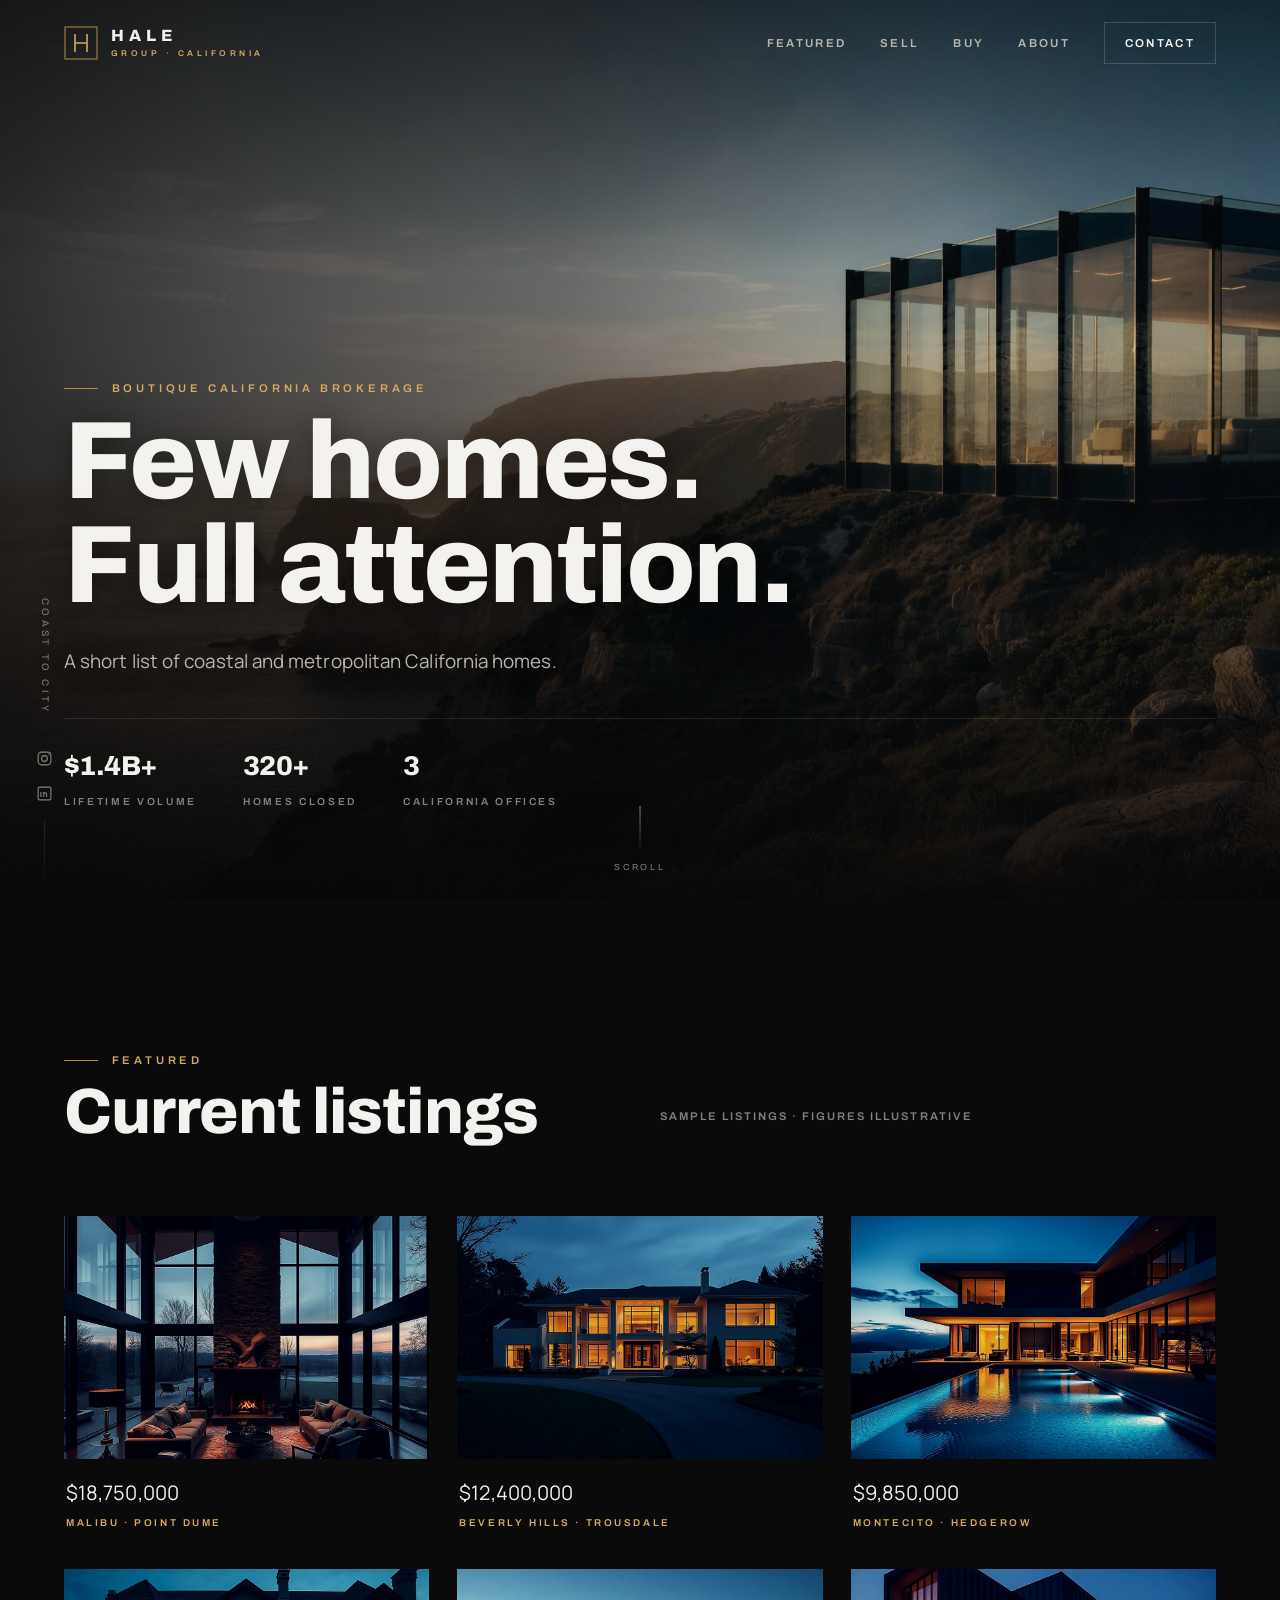
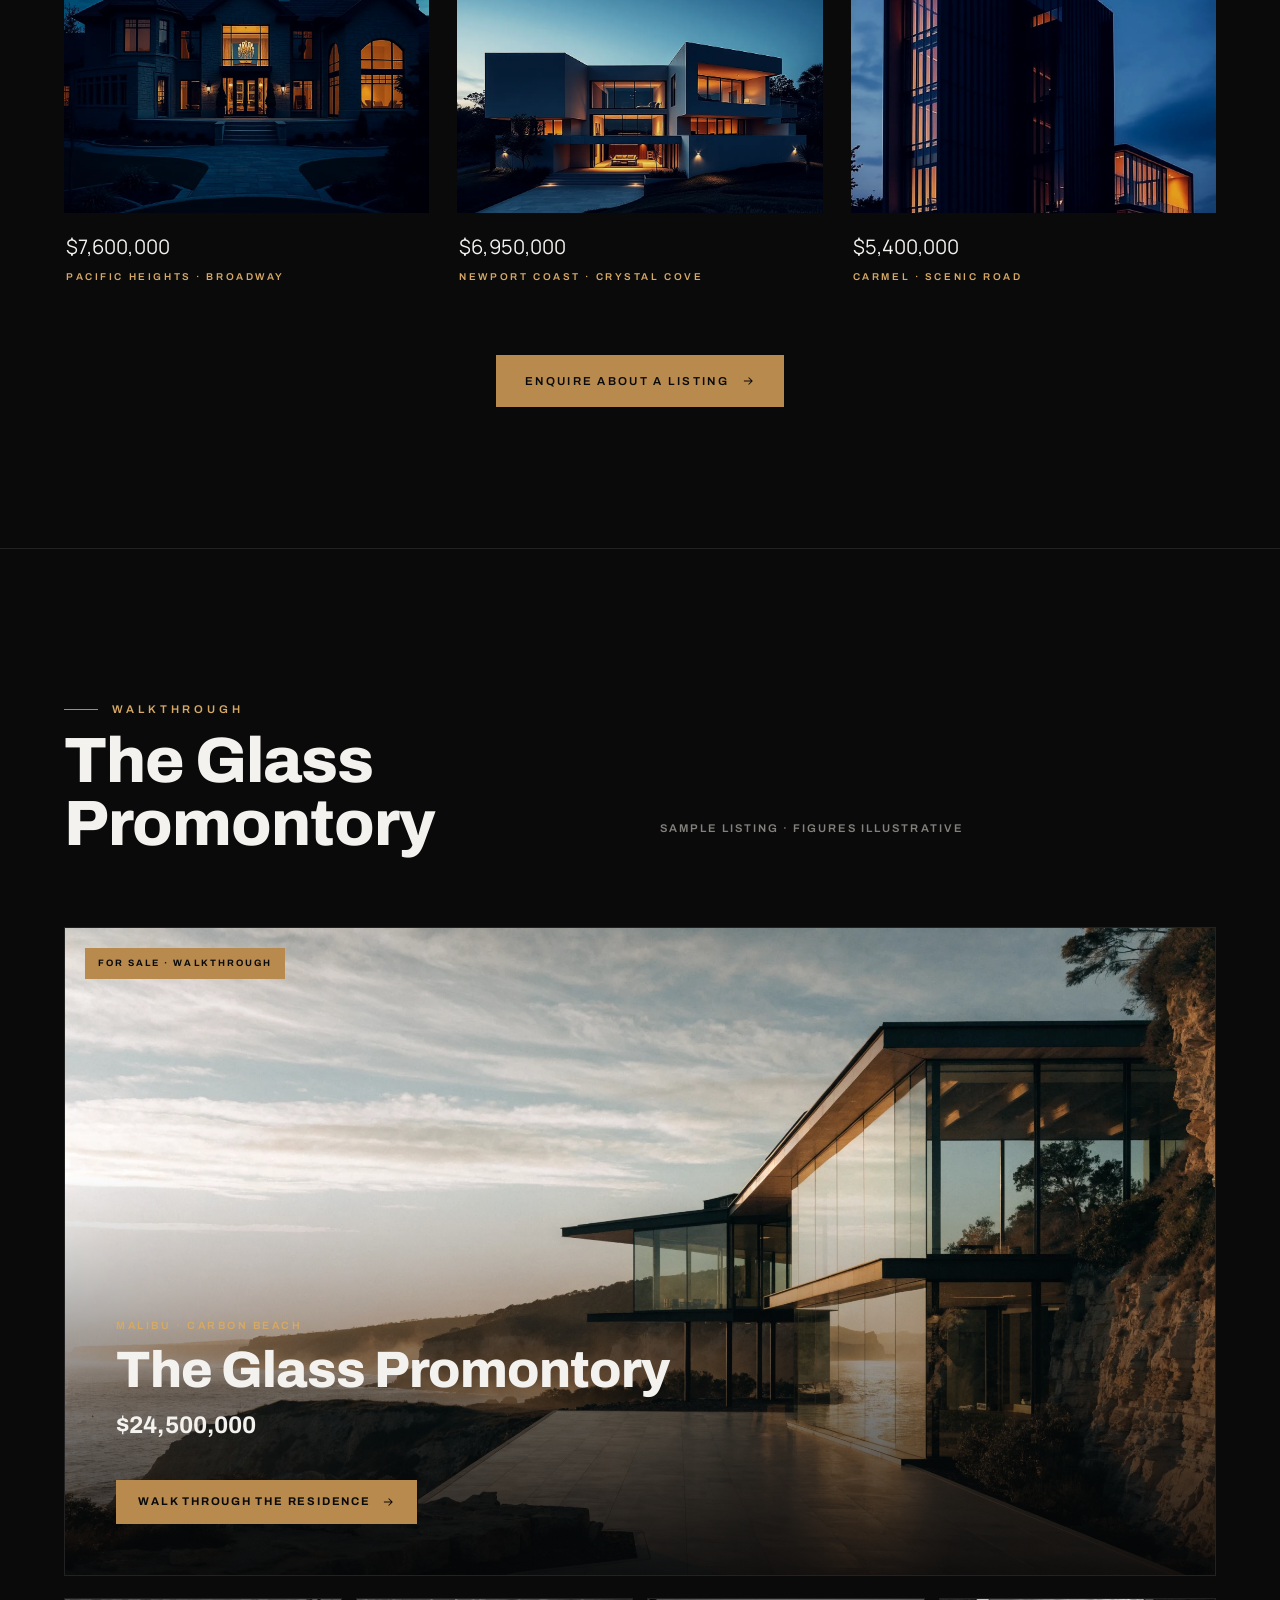
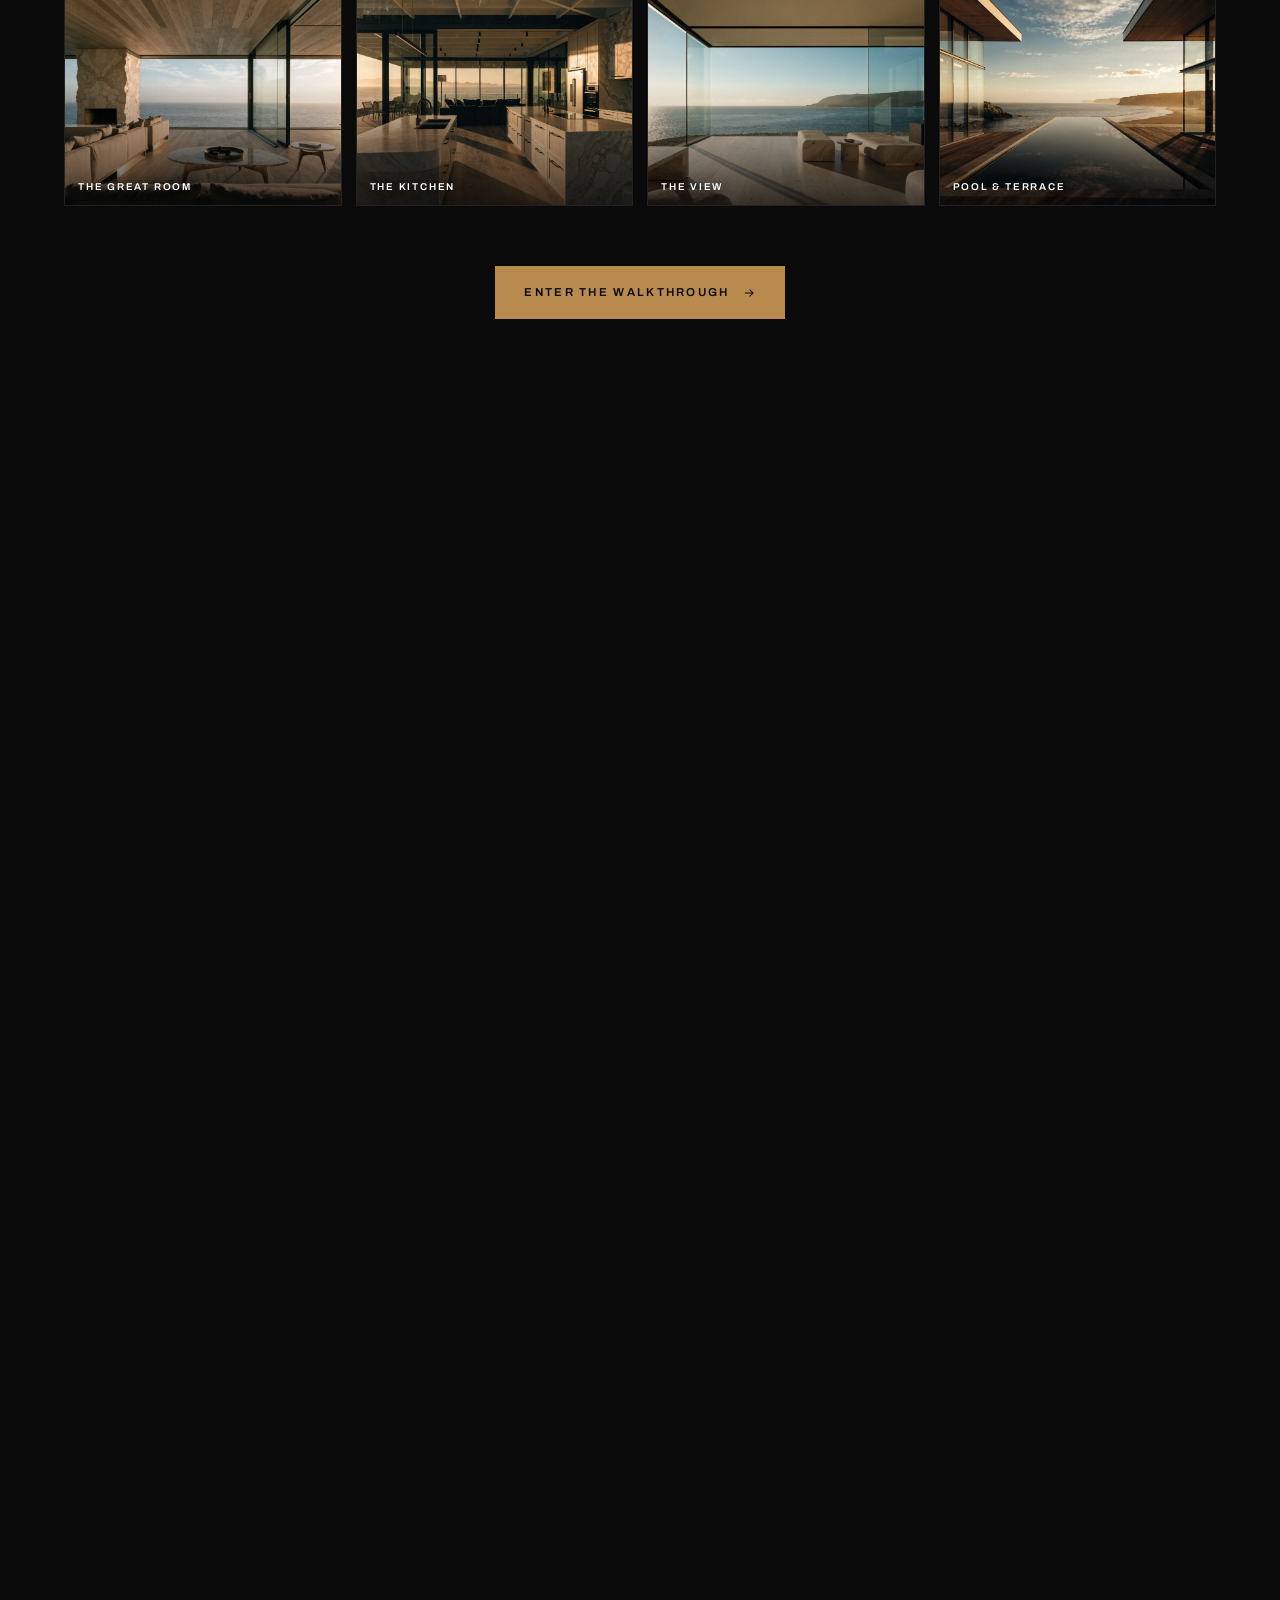
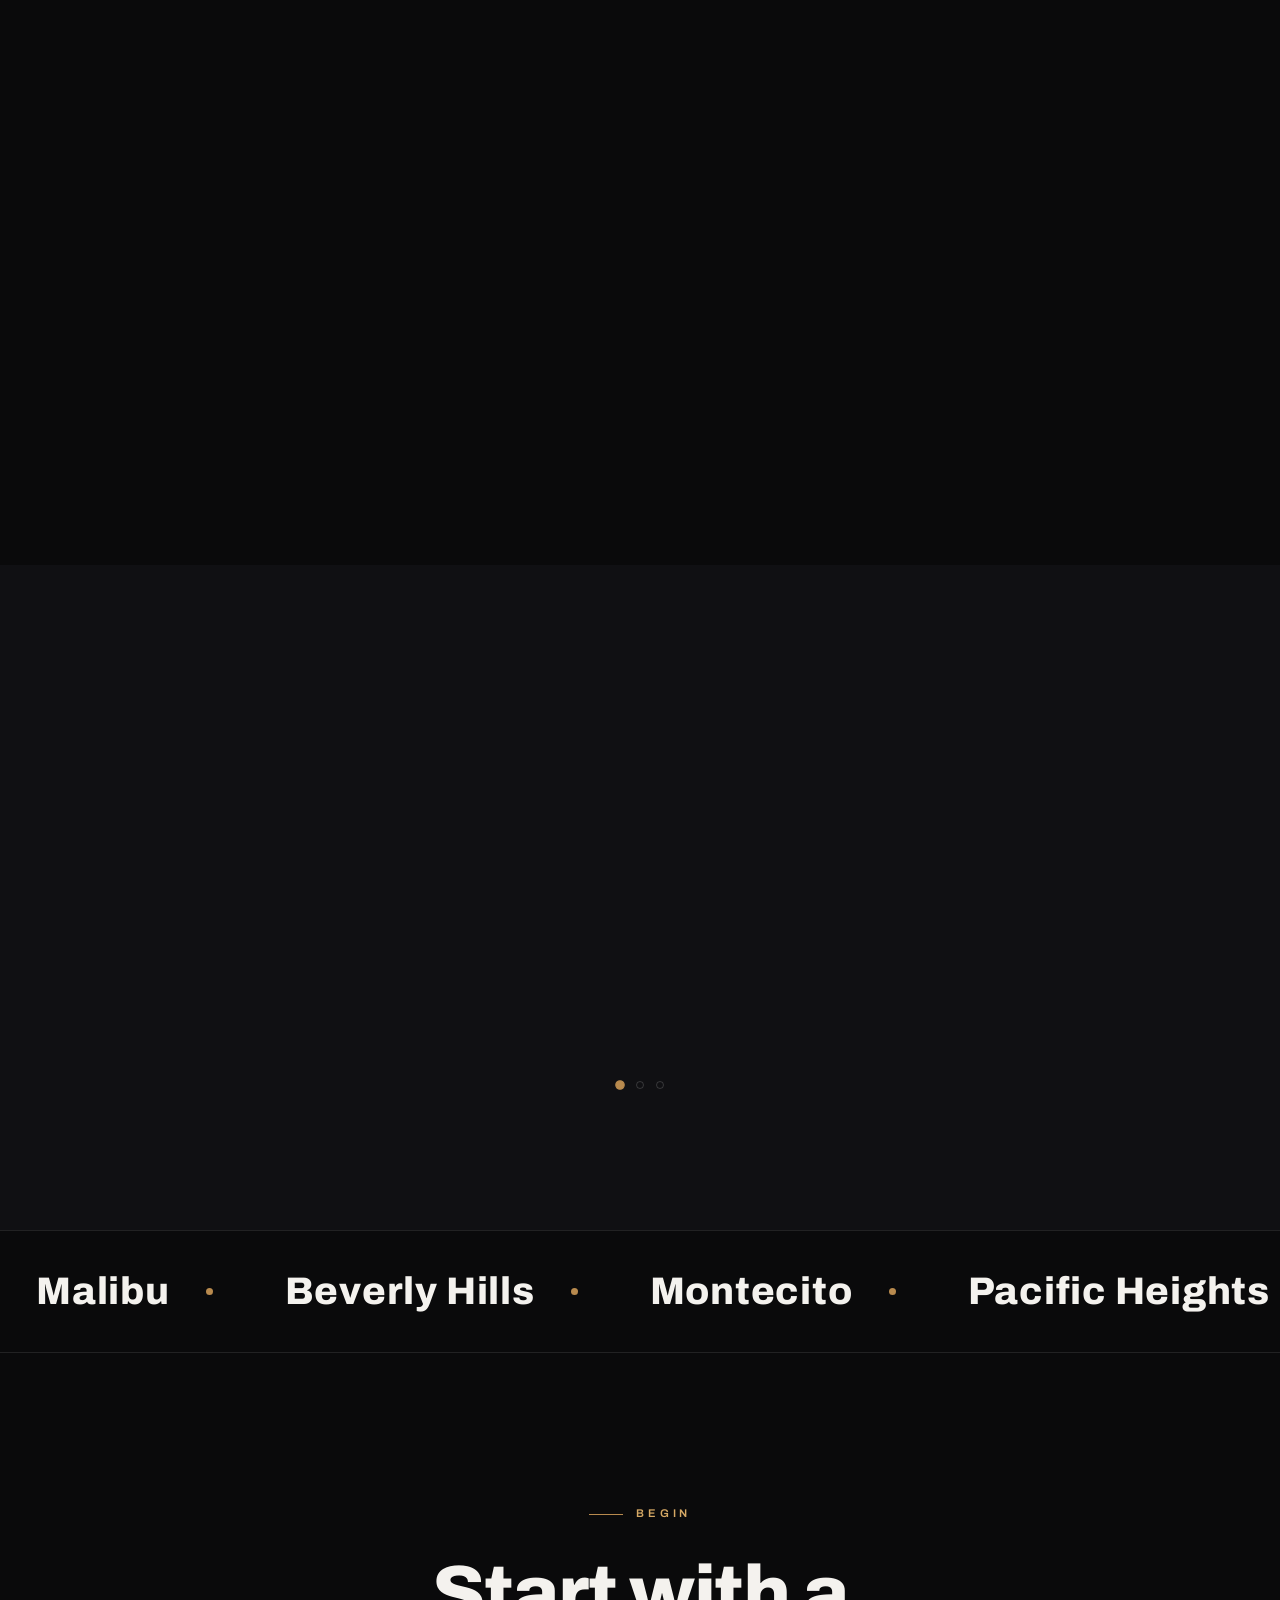
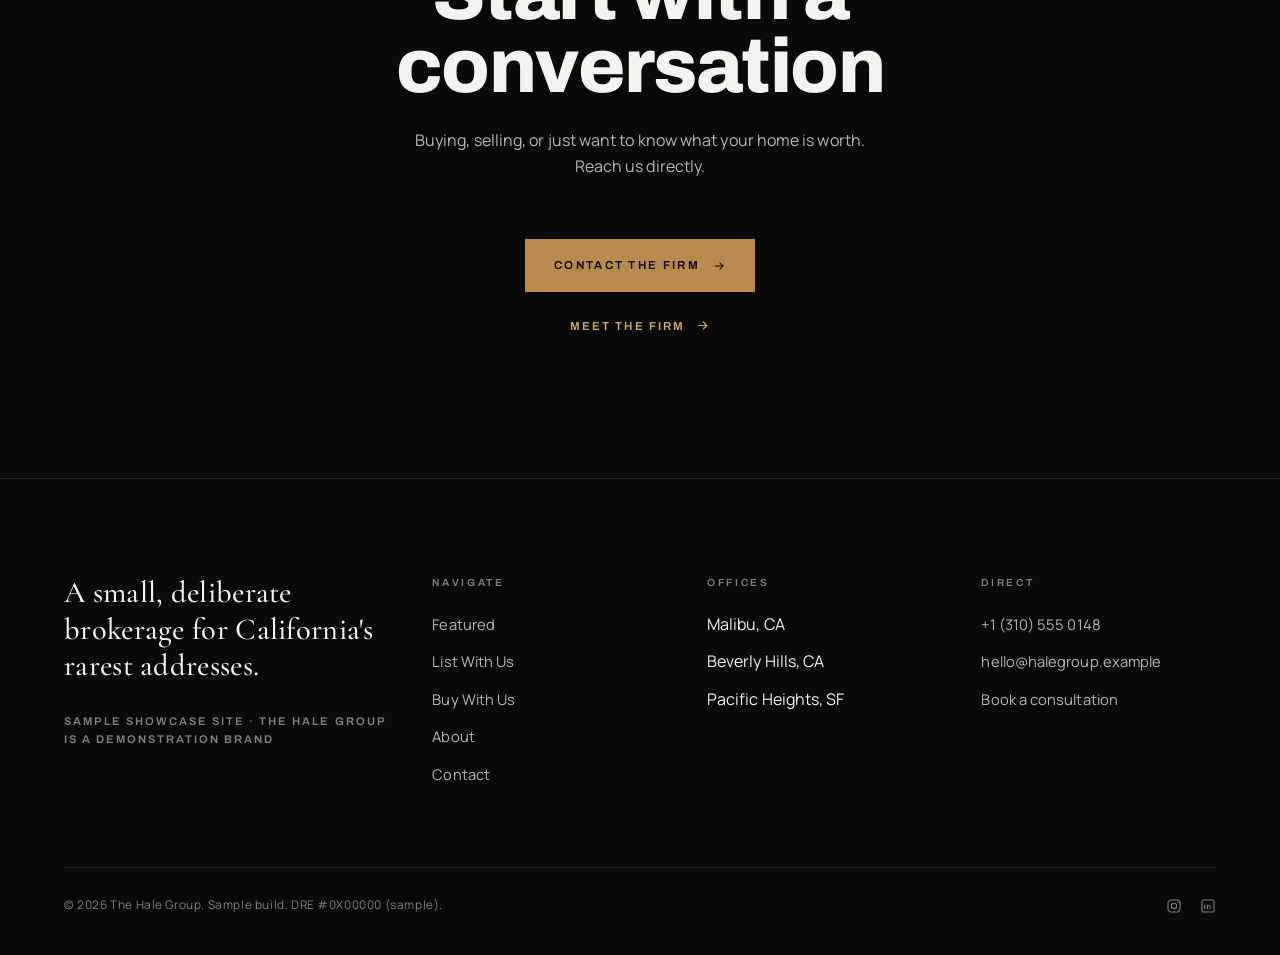
==== commit 08c04d8d: "Rebuild both mocks against their references Halden (Rolex): the menu is a right-hand drawer over a s" ====
--- a/hale-group/index.html
+++ b/hale-group/index.html
@@ -123,15 +123,99 @@
   <div class="scroll-cue" aria-hidden="true"><span class="bar"></span><span class="k">Scroll</span></div>
 </section>
 
+<!-- R54 (owner, ogroup reference): the reference site's spine is LISTINGS —
+     a slideshow straight into a grid of properties with price, address and
+     bed/bath/sqft on every card. Hale was showing exactly one house, so the
+     page had nothing to browse. This grid goes directly under the hero. -->
+<section class="section" id="listings">
+  <div class="wrap">
+    <div class="sec-head">
+      <div>
+        <p class="label reveal">Featured</p>
+        <h2 class="reveal d1">Current listings</h2>
+      </div>
+      <p class="aside reveal d2"><span class="sample-note">Sample listings · figures illustrative</span></p>
+    </div>
+    <div class="listings reveal d1">
+      <article class="lcard reveal">
+        <a href="contact.html" aria-label="Malibu · Point Dume, $18,750,000 — enquire">
+          <div class="lcard-media"><img src="assets/prop1.webp" alt="Sea-cliff contemporary above Little Dume" width="1200" height="800" loading="lazy"></div>
+          <div class="lcard-body">
+            <div class="price">$18,750,000</div>
+            <div class="prop-loc">Malibu · Point Dume</div>
+            <div class="prop-specs"><span><b>5</b> Beds</span><span><b>6</b> Baths</span><span><b>6,400</b> Sq Ft</span></div>
+          </div>
+        </a>
+      </article>
+      <article class="lcard reveal">
+        <a href="contact.html" aria-label="Beverly Hills · Trousdale, $12,400,000 — enquire">
+          <div class="lcard-media"><img src="assets/prop2.webp" alt="Single-level Trousdale with a flat pad and city view" width="1200" height="800" loading="lazy"></div>
+          <div class="lcard-body">
+            <div class="price">$12,400,000</div>
+            <div class="prop-loc">Beverly Hills · Trousdale</div>
+            <div class="prop-specs"><span><b>4</b> Beds</span><span><b>5</b> Baths</span><span><b>5,100</b> Sq Ft</span></div>
+          </div>
+        </a>
+      </article>
+      <article class="lcard reveal">
+        <a href="contact.html" aria-label="Montecito · Hedgerow, $9,850,000 — enquire">
+          <div class="lcard-media"><img src="assets/prop3.webp" alt="Walled hedgerow compound, two structures" width="1200" height="800" loading="lazy"></div>
+          <div class="lcard-body">
+            <div class="price">$9,850,000</div>
+            <div class="prop-loc">Montecito · Hedgerow</div>
+            <div class="prop-specs"><span><b>5</b> Beds</span><span><b>6</b> Baths</span><span><b>5,800</b> Sq Ft</span></div>
+          </div>
+        </a>
+      </article>
+      <article class="lcard reveal">
+        <a href="contact.html" aria-label="Pacific Heights · Broadway, $7,600,000 — enquire">
+          <div class="lcard-media"><img src="assets/prop4.webp" alt="Edwardian rebuilt behind its original facade" width="1200" height="800" loading="lazy"></div>
+          <div class="lcard-body">
+            <div class="price">$7,600,000</div>
+            <div class="prop-loc">Pacific Heights · Broadway</div>
+            <div class="prop-specs"><span><b>4</b> Beds</span><span><b>4</b> Baths</span><span><b>4,200</b> Sq Ft</span></div>
+          </div>
+        </a>
+      </article>
+      <article class="lcard reveal">
+        <a href="contact.html" aria-label="Newport Coast · Crystal Cove, $6,950,000 — enquire">
+          <div class="lcard-media"><img src="assets/prop5.webp" alt="Ocean-view perch above the sand" width="1200" height="800" loading="lazy"></div>
+          <div class="lcard-body">
+            <div class="price">$6,950,000</div>
+            <div class="prop-loc">Newport Coast · Crystal Cove</div>
+            <div class="prop-specs"><span><b>4</b> Beds</span><span><b>5</b> Baths</span><span><b>4,600</b> Sq Ft</span></div>
+          </div>
+        </a>
+      </article>
+      <article class="lcard reveal">
+        <a href="contact.html" aria-label="Carmel · Scenic Road, $5,400,000 — enquire">
+          <div class="lcard-media"><img src="assets/prop6.webp" alt="Stone cottage a street back from the water" width="1200" height="800" loading="lazy"></div>
+          <div class="lcard-body">
+            <div class="price">$5,400,000</div>
+            <div class="prop-loc">Carmel · Scenic Road</div>
+            <div class="prop-specs"><span><b>3</b> Beds</span><span><b>4</b> Baths</span><span><b>3,150</b> Sq Ft</span></div>
+          </div>
+        </a>
+      </article>
+    </div>
+    <div class="center mt reveal">
+      <a class="btn gold" href="contact.html">Enquire about a listing
+        <svg viewBox="0 0 24 24" fill="none" stroke="currentColor" stroke-width="1.8"><path d="M5 12h14M13 6l6 6-6 6"/></svg></a>
+    </div>
+  </div>
+</section>
+
+<div class="divider"></div>
+
 <!-- FEATURED RESIDENCE (single house) -->
 <section class="section" id="featured">
   <div class="wrap">
     <div class="sec-head">
       <div>
-        <p class="label reveal">The Residence</p>
-        <h2 class="reveal d1">We are showing<br>one home this season.</h2>
-      </div>
-      <p class="aside reveal d2"><span class="sample-note">Sample listing · figures illustrative</span><br><br>Walk it end to end, from the arrival to the shoreline.</p>
+        <p class="label reveal">Walkthrough</p>
+        <h2 class="reveal d1">The Glass Promontory</h2>
+      </div>
+      <p class="aside reveal d2"><span class="sample-note">Sample listing · figures illustrative</span></p>
     </div>
 
     <a class="feature-hero reveal d1" href="glass-promontory.html" aria-label="The Glass Promontory, enter the walkthrough">
--- a/hale-group/assets/site.css
+++ b/hale-group/assets/site.css
@@ -295,3 +295,31 @@
 .tcard .trole{font-family:"Archivo";font-weight:600;font-size:.64rem;letter-spacing:.24em;text-transform:uppercase;color:var(--brass-bright);margin:0}
 .tcard .tnote{color:var(--ink-2);font-size:.95rem;line-height:1.65;margin:14px 0 0;max-width:36ch}
 @media(max-width:860px){.team-grid{grid-template-columns:1fr;gap:48px}.tcard .tnote{max-width:52ch}}
+
+
+/* R54 (owner, ogroup reference): a compact page header — the team grid starts
+   immediately under it instead of after three screens of manifesto. */
+.phero--compact{min-height:auto;padding:calc(var(--nav-h,72px) + 90px) 0 40px;background:none}
+.phero--compact .display{font-size:clamp(2.2rem,5vw,3.6rem);margin-top:10px}
+.sr-only{position:absolute;width:1px;height:1px;padding:0;margin:-1px;overflow:hidden;clip:rect(0 0 0 0);white-space:nowrap;border:0}
+
+
+/* R54 (owner, ogroup reference): a full-bleed image band that carries a section
+   on its own — no heading, no paragraph. */
+.photo-band{margin:0;padding:0;line-height:0}
+.photo-band img{width:100%;height:clamp(320px,52vh,620px);object-fit:cover;display:block}
+
+
+/* R54 (owner, ogroup reference): the listings grid. Photo, price, address,
+   bed/bath/sqft — the card fields the reference site leads with. */
+.listings{display:grid;grid-template-columns:repeat(3,1fr);gap:28px;margin-top:44px}
+.lcard a{display:block;text-decoration:none;color:inherit}
+.lcard-media{overflow:hidden;aspect-ratio:3/2;background:#111}
+.lcard-media img{width:100%;height:100%;object-fit:cover;display:block;
+  transition:transform .8s cubic-bezier(.16,1,.3,1)}
+.lcard a:hover .lcard-media img,.lcard a:focus-visible .lcard-media img{transform:scale(1.05)}
+.lcard-body{padding:18px 2px 0}
+.lcard .price{font-size:1.25rem;margin-bottom:6px}
+.lcard .prop-loc{margin-bottom:10px}
+@media (max-width:1000px){ .listings{grid-template-columns:repeat(2,1fr);gap:22px} }
+@media (max-width:640px){ .listings{grid-template-columns:1fr} }
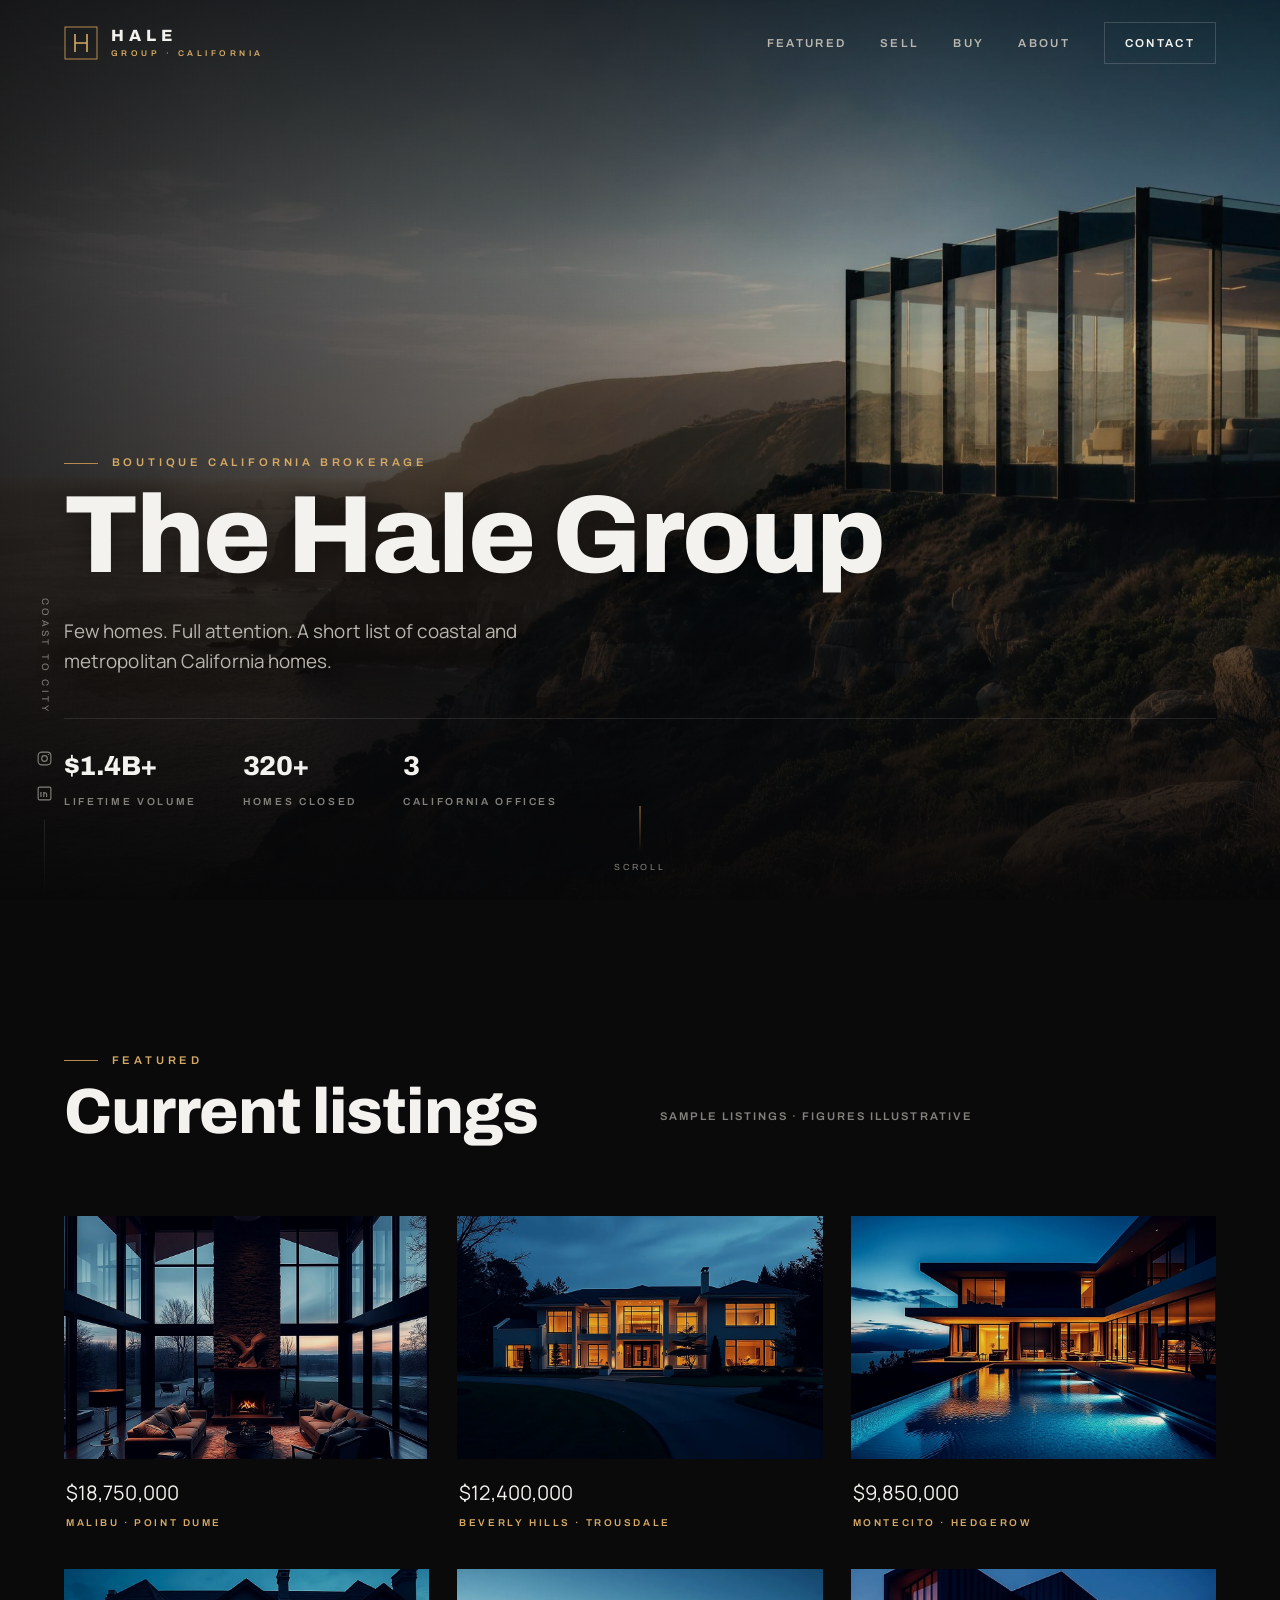
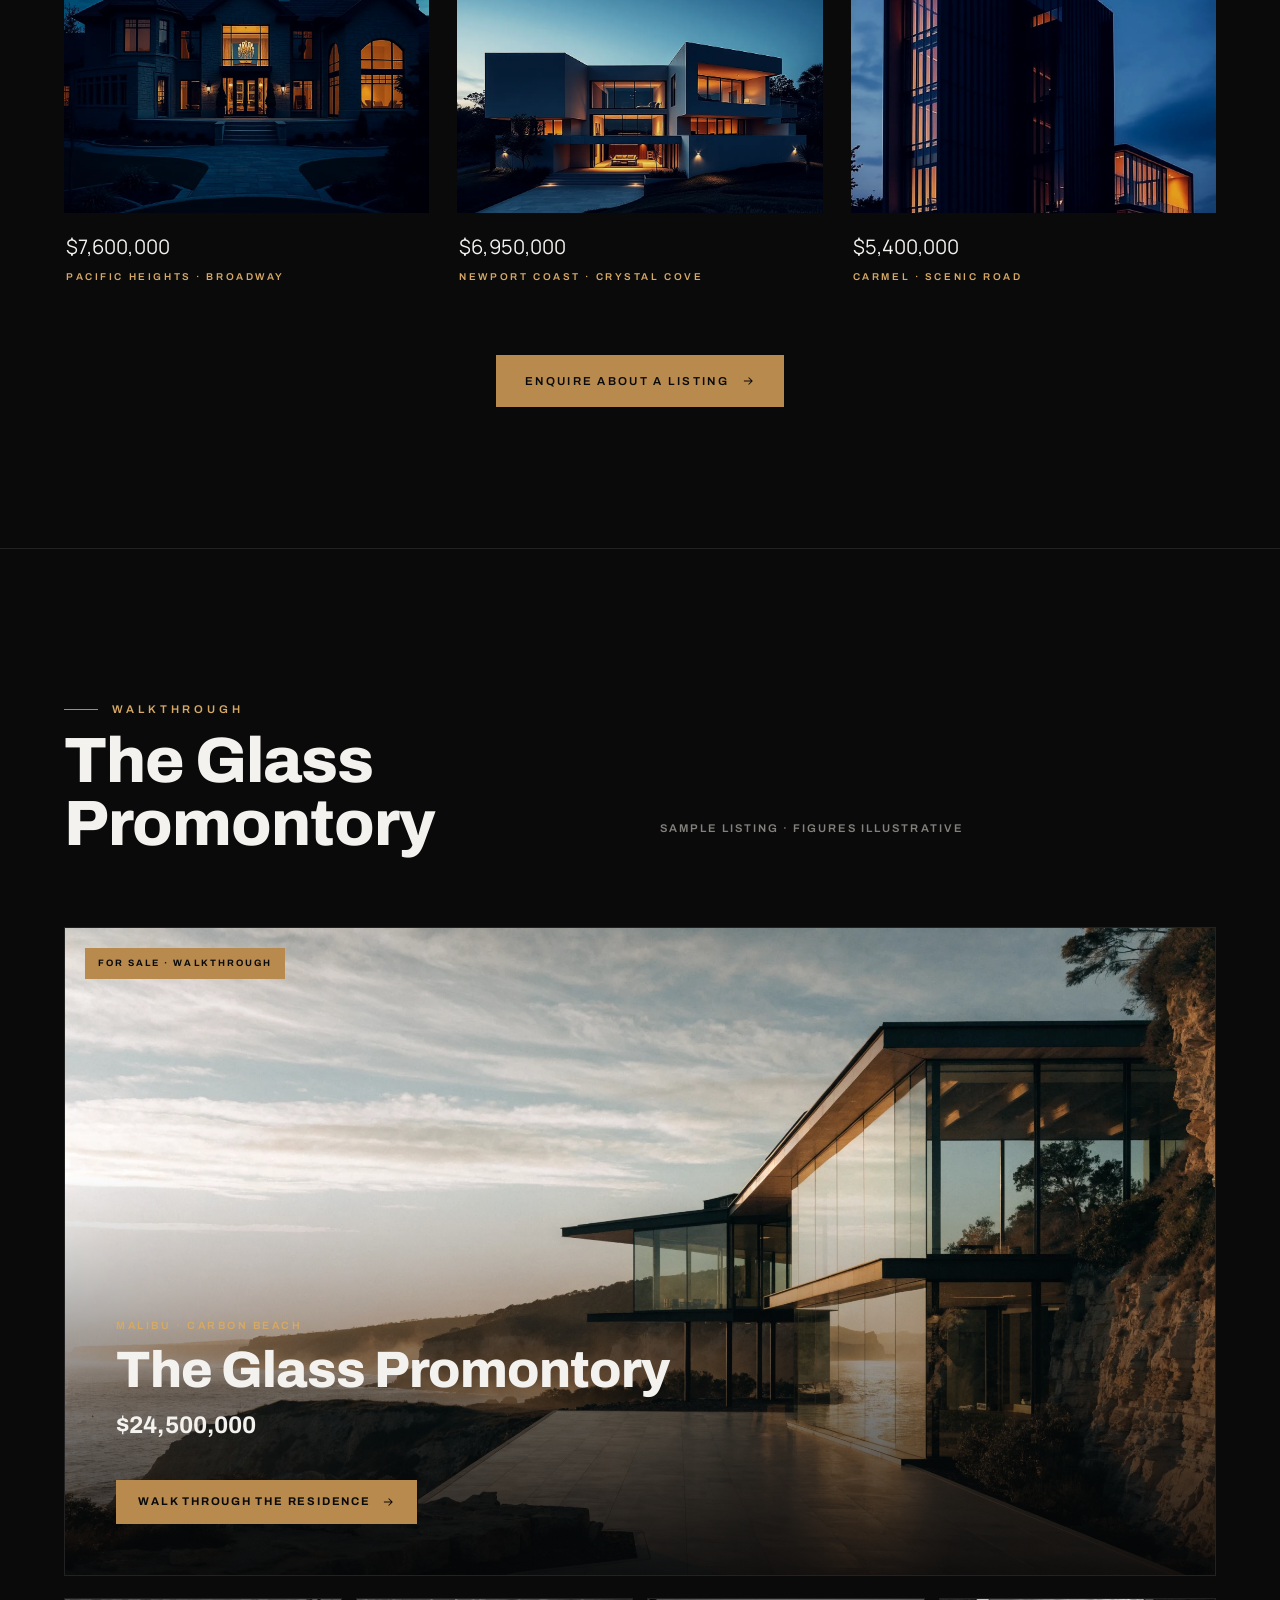
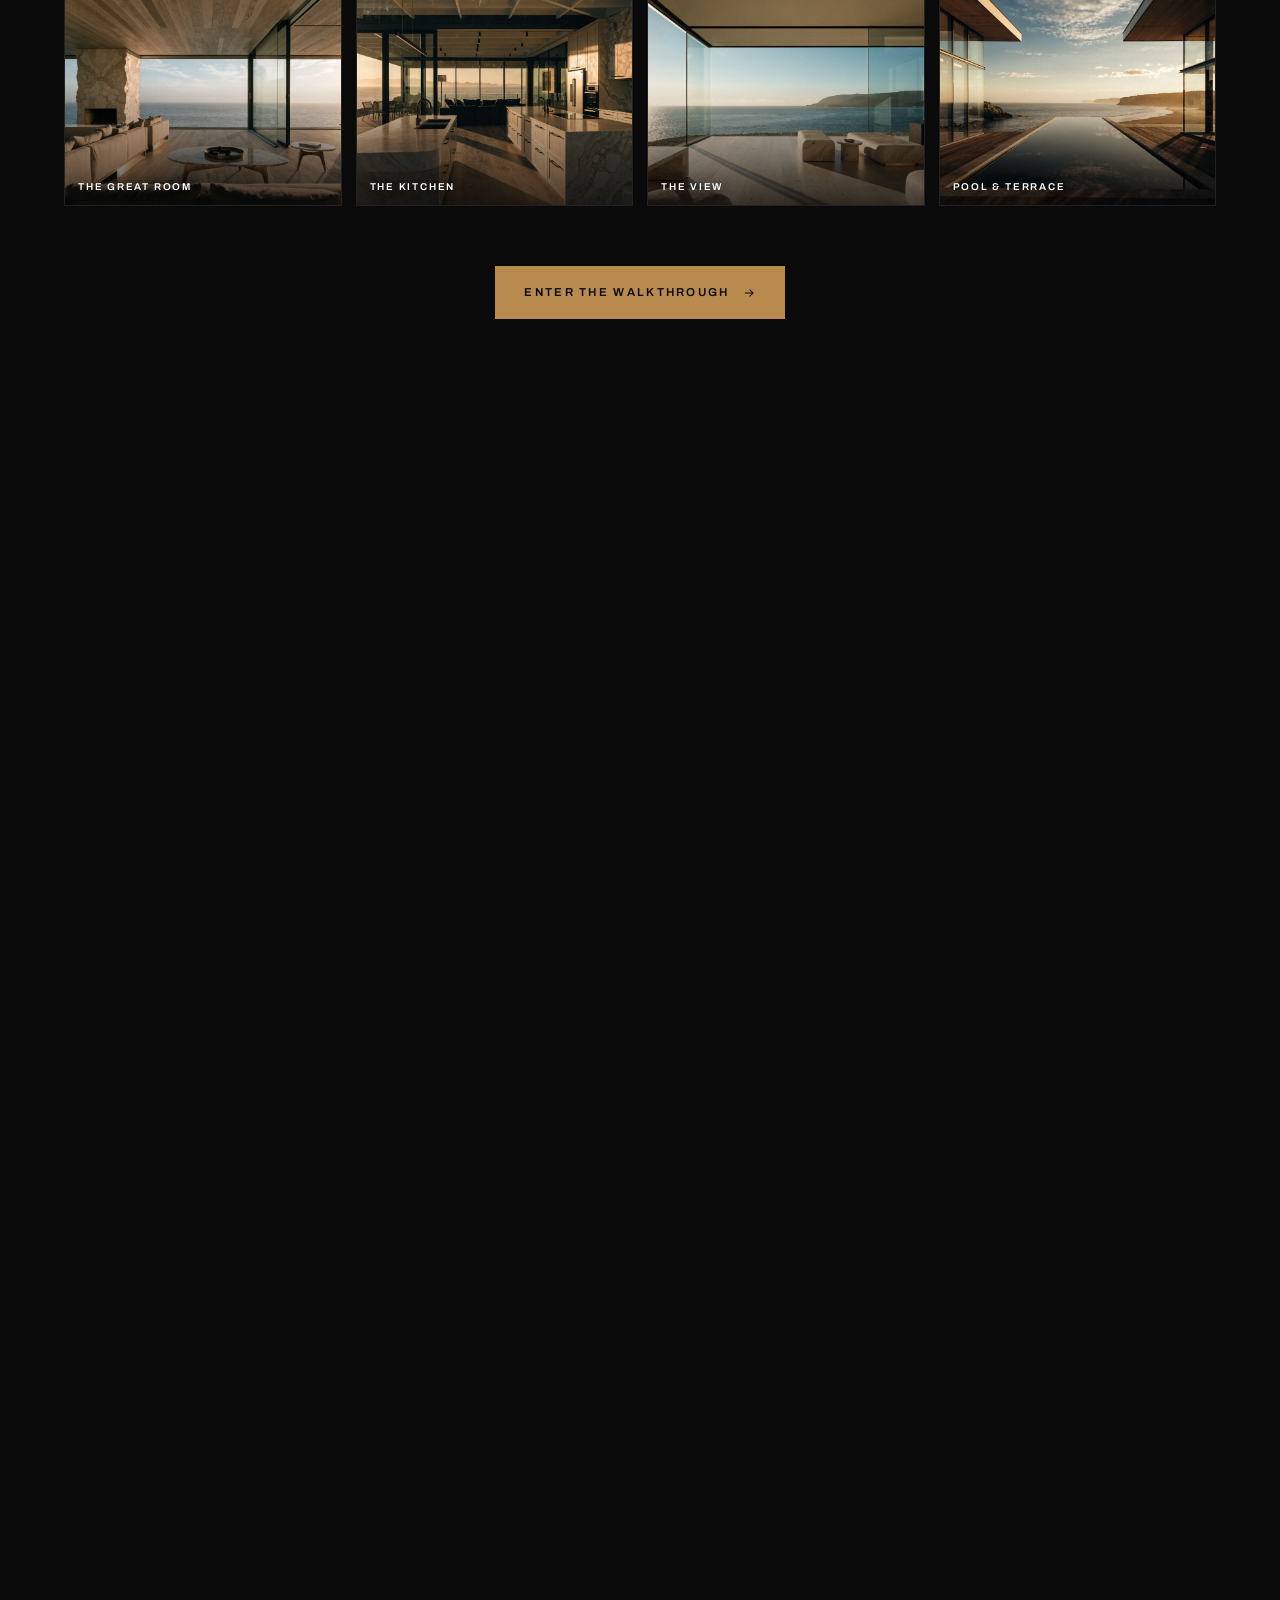
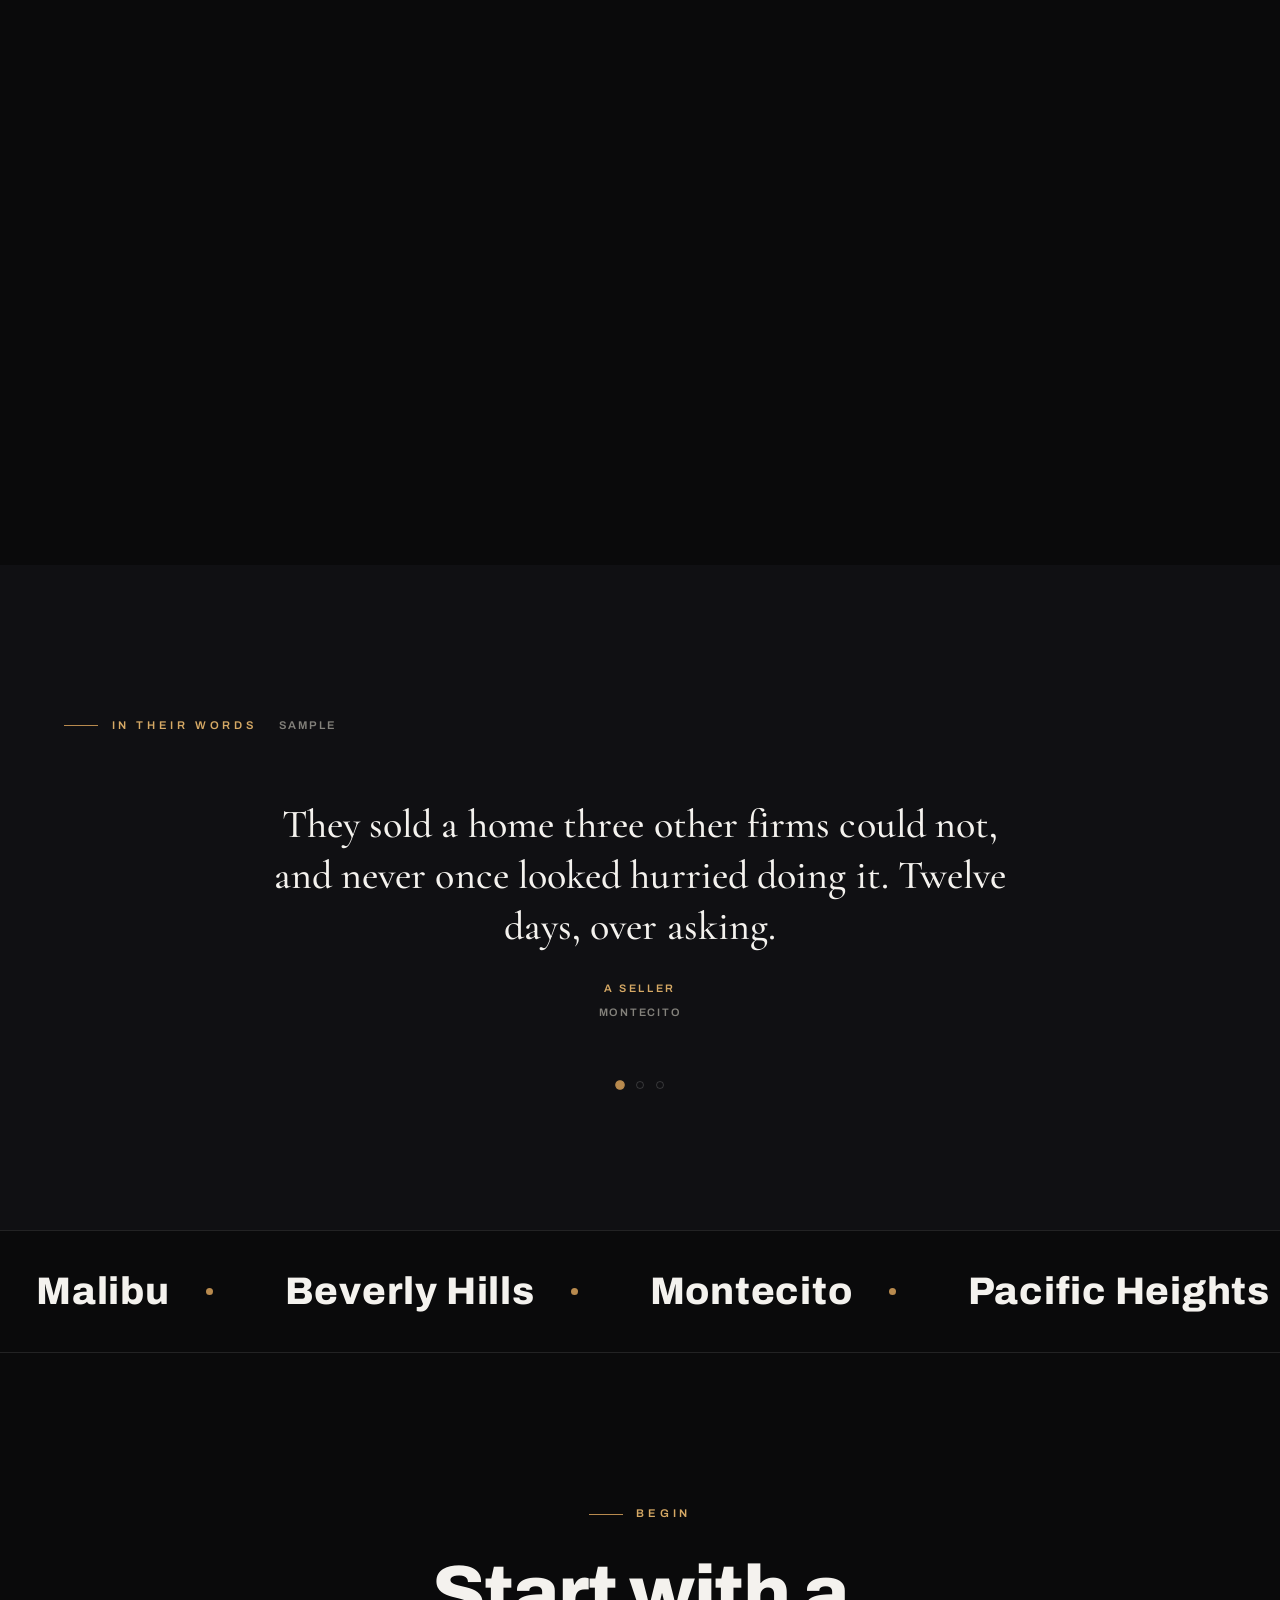
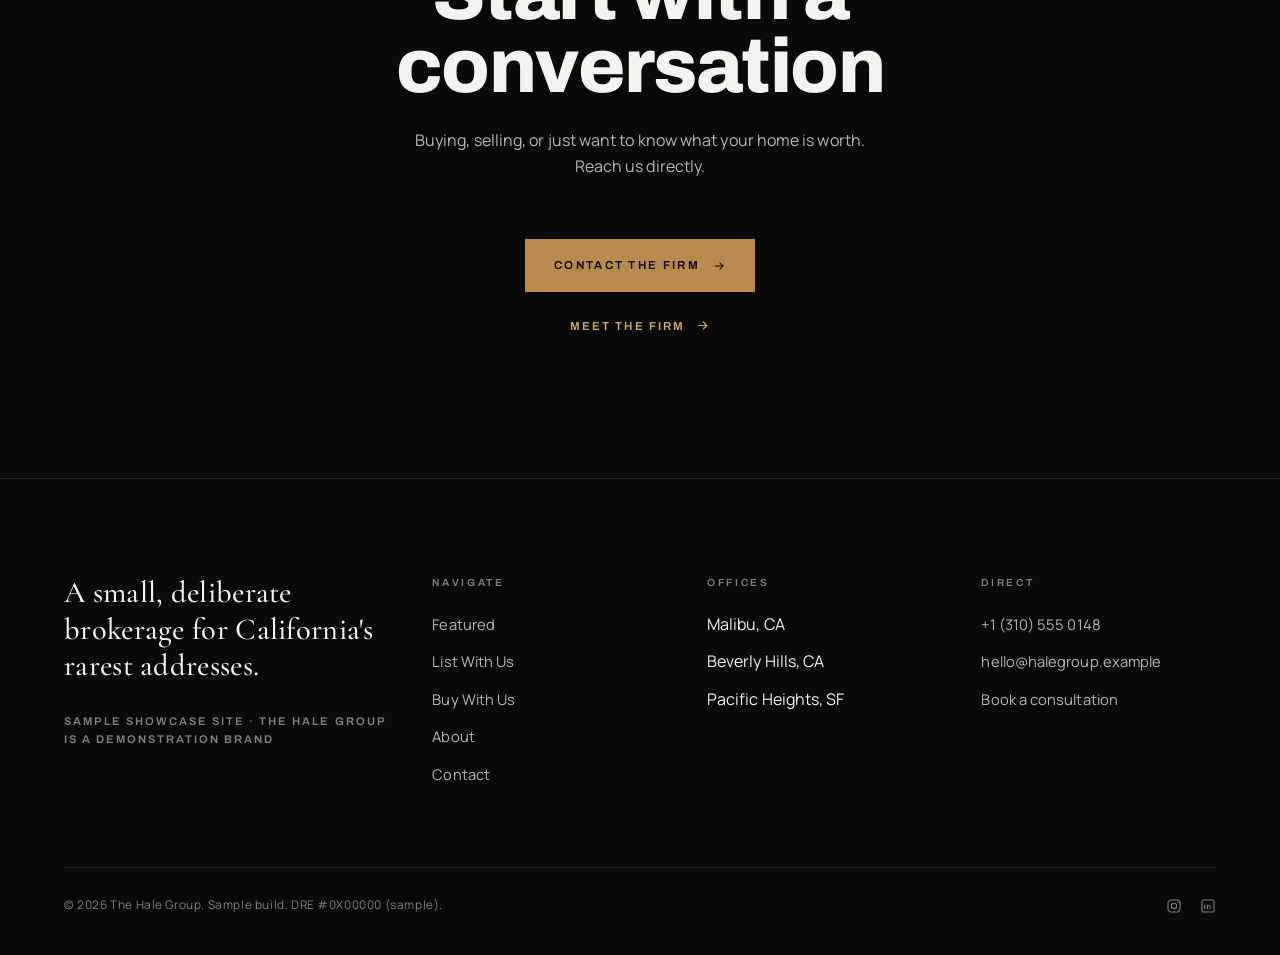
==== commit c784d6f0: "Stop the two mocks reading as the same site They shared a neutral sans and, worse, the same block on" ====
--- a/hale-group/index.html
+++ b/hale-group/index.html
@@ -111,9 +111,11 @@
     <div class="hero-slide active"><img src="assets/home_hero.webp" alt="A contemporary glass-and-steel oceanfront residence on a Malibu bluff at golden-hour dusk, the Pacific beyond" width="2200" height="1257" fetchpriority="high"></div>
   </div>
   <div class="hero-inner wrap">
+    <!-- R56 (owner): the brand name leads the front page. The tagline keeps its
+         job as the line under it rather than standing in for the name. -->
     <p class="label reveal">Boutique California Brokerage</p>
-    <h1 class="display reveal d1">Few homes.<br>Full attention.</h1>
-    <p class="lede reveal d2">A short list of coastal and metropolitan California homes.</p>
+    <h1 class="display reveal d1">The Hale Group</h1>
+    <p class="lede reveal d2">Few homes. Full attention. A short list of coastal and metropolitan California homes.</p>
     <div class="hero-meta reveal d3">
       <div><div class="n">$1.4B+</div><div class="k">Lifetime Volume</div></div>
       <div><div class="n">320+</div><div class="k">Homes Closed</div></div>
--- a/hale-group/assets/site.css
+++ b/hale-group/assets/site.css
@@ -299,8 +299,8 @@
 
 /* R54 (owner, ogroup reference): a compact page header — the team grid starts
    immediately under it instead of after three screens of manifesto. */
-.phero--compact{min-height:auto;padding:calc(var(--nav-h,72px) + 90px) 0 40px;background:none}
-.phero--compact .display{font-size:clamp(2.2rem,5vw,3.6rem);margin-top:10px}
+.phero--compact{min-height:auto;padding:calc(var(--nav-h,72px) + 76px) 0 0;background:none}
+.phero--compact .display{font-size:clamp(2.6rem,7vw,5rem);margin-top:14px}
 .sr-only{position:absolute;width:1px;height:1px;padding:0;margin:-1px;overflow:hidden;clip:rect(0 0 0 0);white-space:nowrap;border:0}
 
 
@@ -323,3 +323,42 @@
 .lcard .prop-loc{margin-bottom:10px}
 @media (max-width:1000px){ .listings{grid-template-columns:repeat(2,1fr);gap:22px} }
 @media (max-width:640px){ .listings{grid-template-columns:1fr} }
+
+
+/* ---------- R56 (owner: "better but bland") ---------- */
+/* The team page opened with a small sentence-case line and then ~200px of dead
+   black before the first face. The title now carries the brand's own uppercase,
+   letterspaced voice (the wordmark and every label already speak it), sits on a
+   brass rule, and the grid starts right under it. */
+.page-title{
+  text-transform:uppercase;letter-spacing:.06em;line-height:.95;
+}
+.phero--compact .wrap::after{
+  content:'';display:block;width:72px;height:2px;background:var(--brass-bright);
+  margin-top:28px;
+}
+#team{padding-top:44px}
+
+/* The photos were static rectangles. At rest they sit slightly cooled and
+   dimmed; on hover the portrait comes up to full colour and eases in, and a
+   brass rule wipes under the name. Keyboard focus gets the identical state. */
+.tcard .tphoto img{
+  filter:saturate(.72) brightness(.86);
+  transform:scale(1.02);
+  transition:filter .7s var(--ease),transform 1.1s var(--ease);
+}
+.tcard:hover .tphoto img,.tcard:focus-within .tphoto img{
+  filter:none;transform:scale(1.06);
+}
+.tcard h3{position:relative;display:inline-block}
+.tcard h3::after{
+  content:'';position:absolute;left:0;right:0;bottom:-8px;height:1px;
+  background:var(--brass-bright);
+  transform:scaleX(0);transform-origin:left;
+  transition:transform .6s var(--ease);
+}
+.tcard:hover h3::after,.tcard:focus-within h3::after{transform:scaleX(1)}
+@media (prefers-reduced-motion:reduce){
+  .tcard .tphoto img,.tcard h3::after{transition:none}
+  .tcard .tphoto img{filter:none;transform:none}
+}
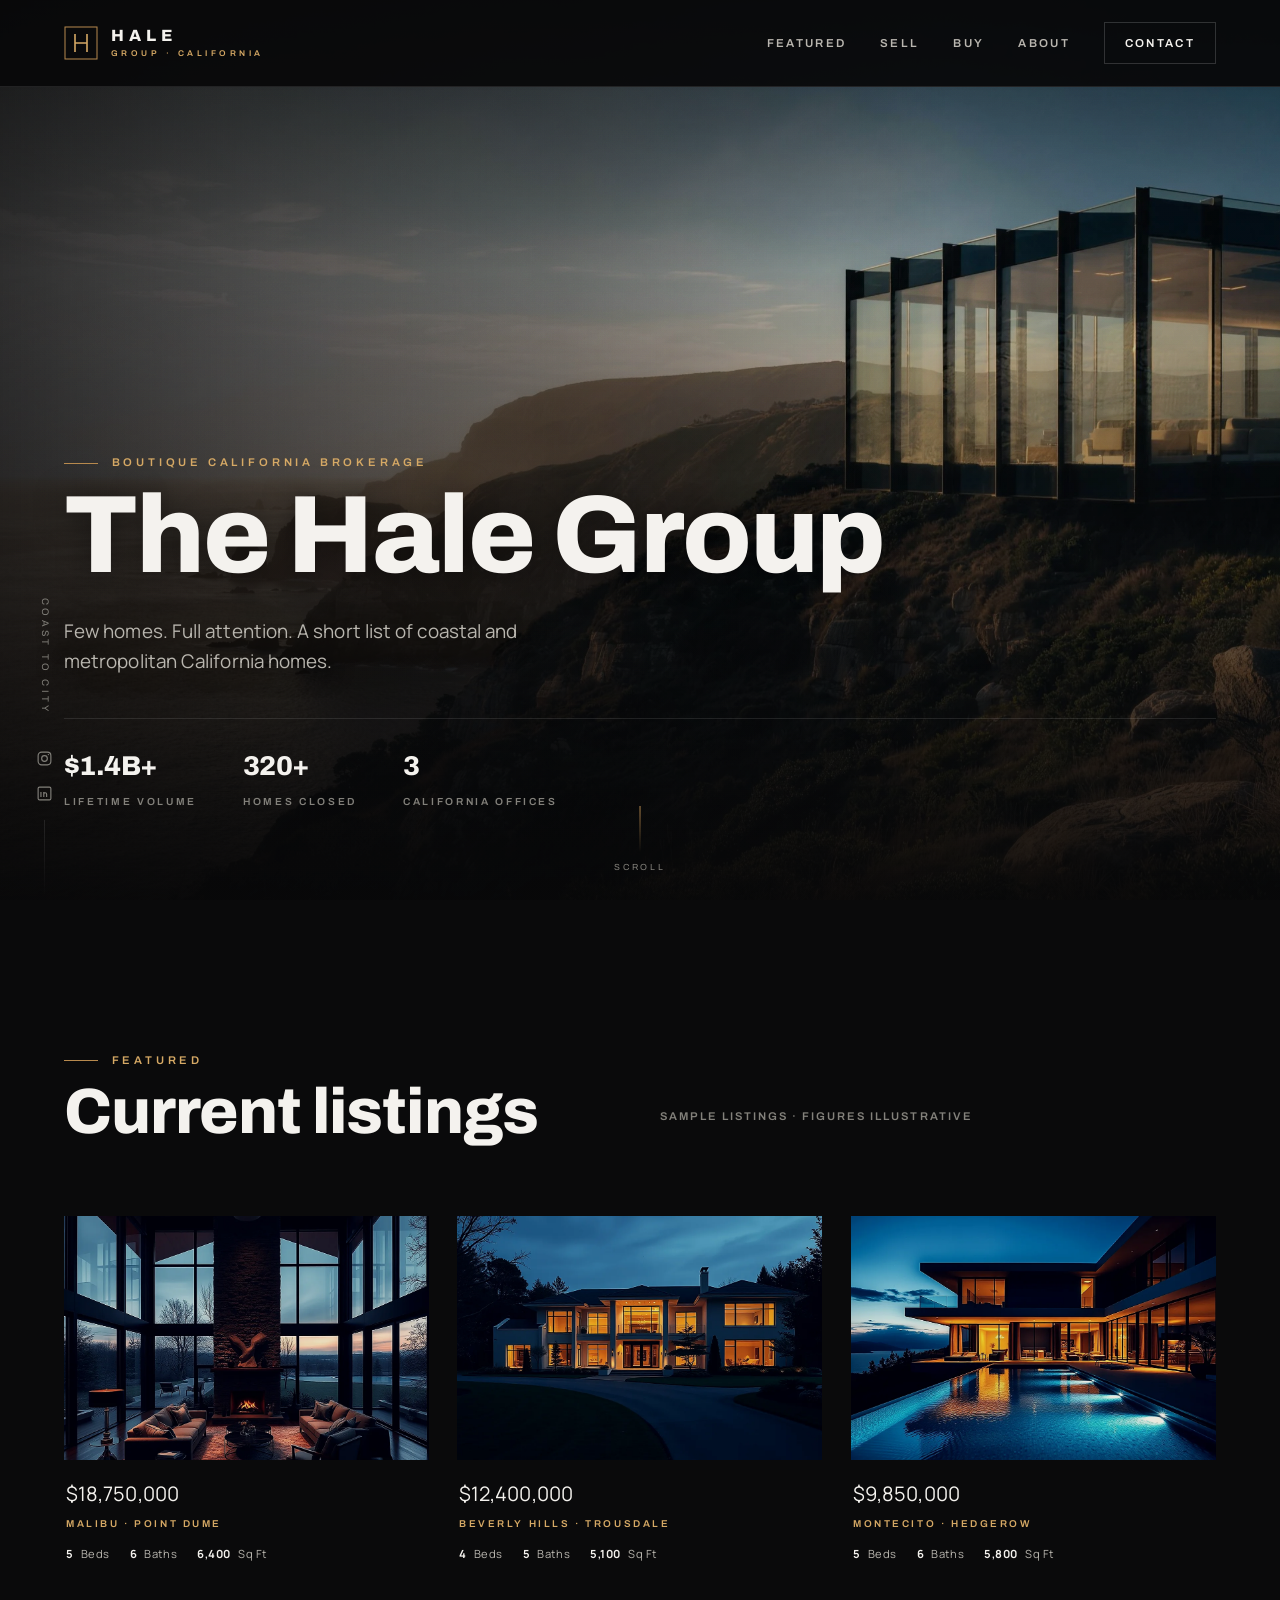
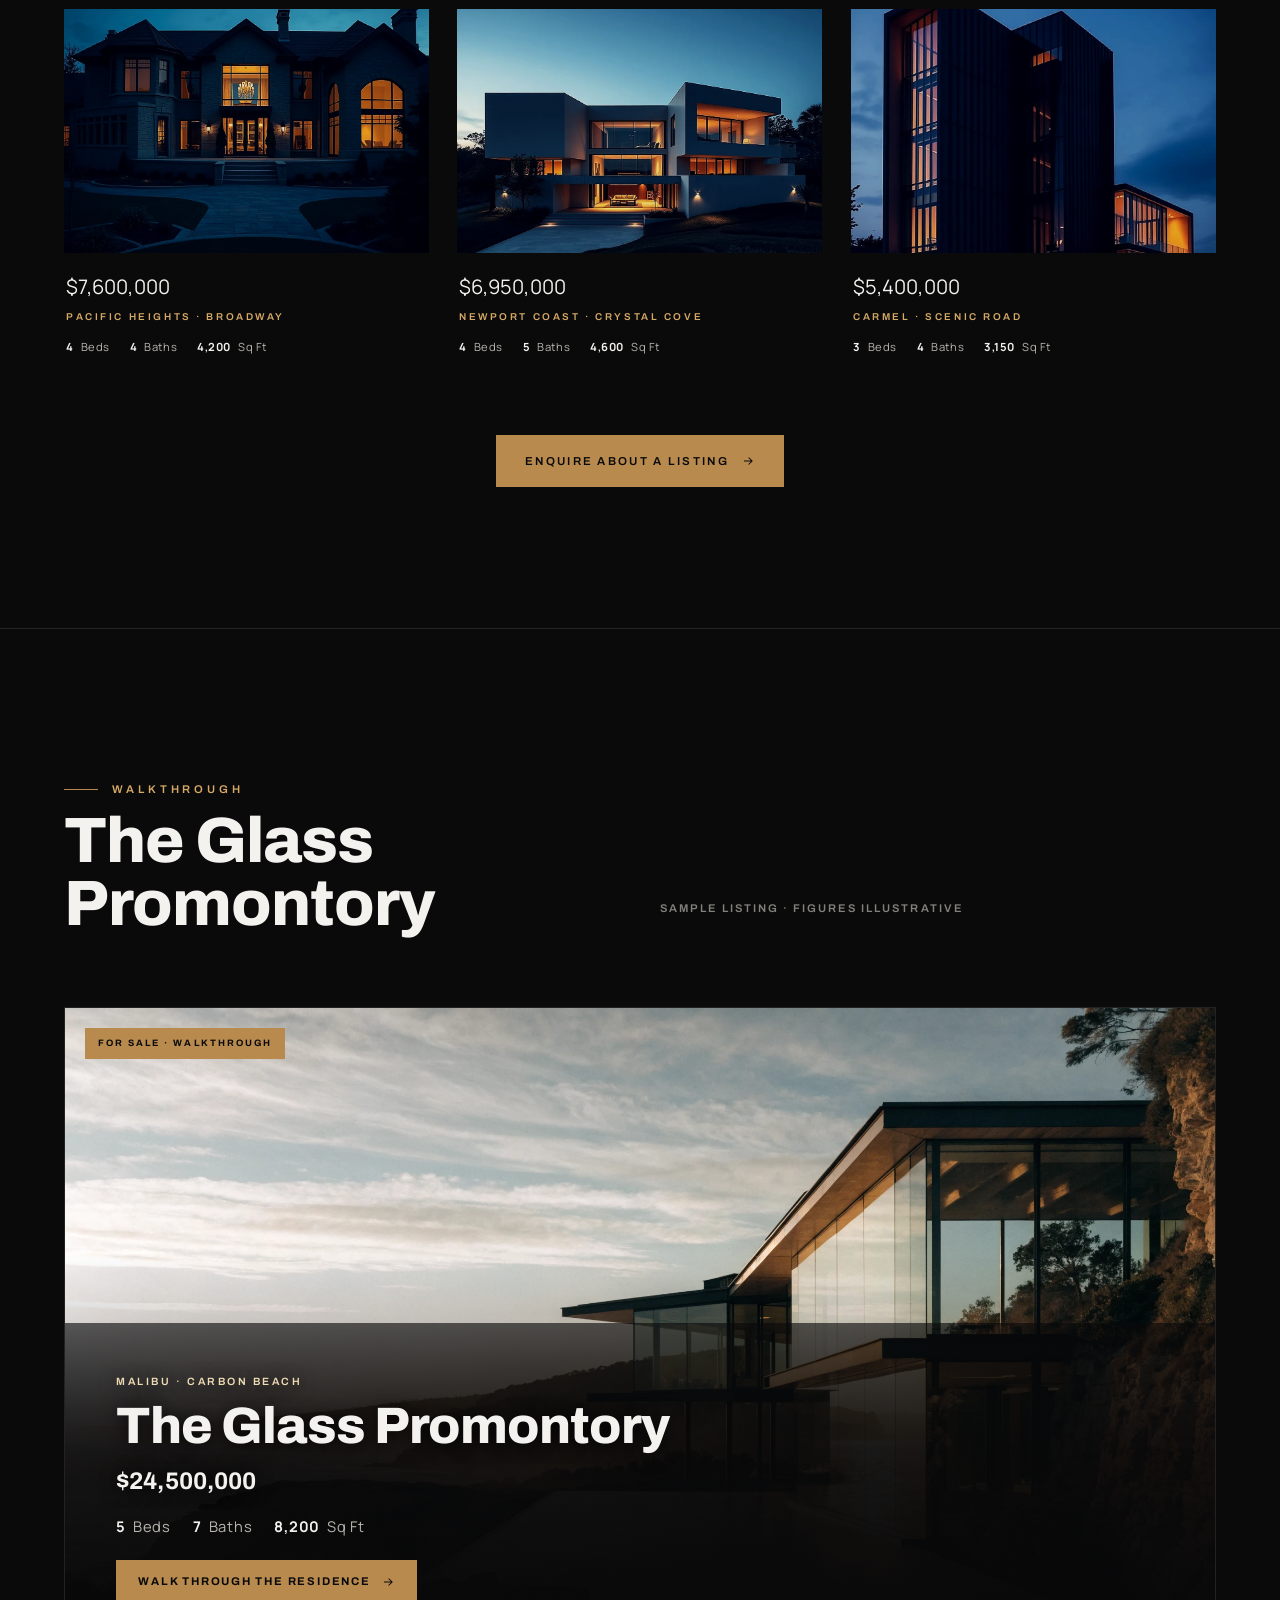
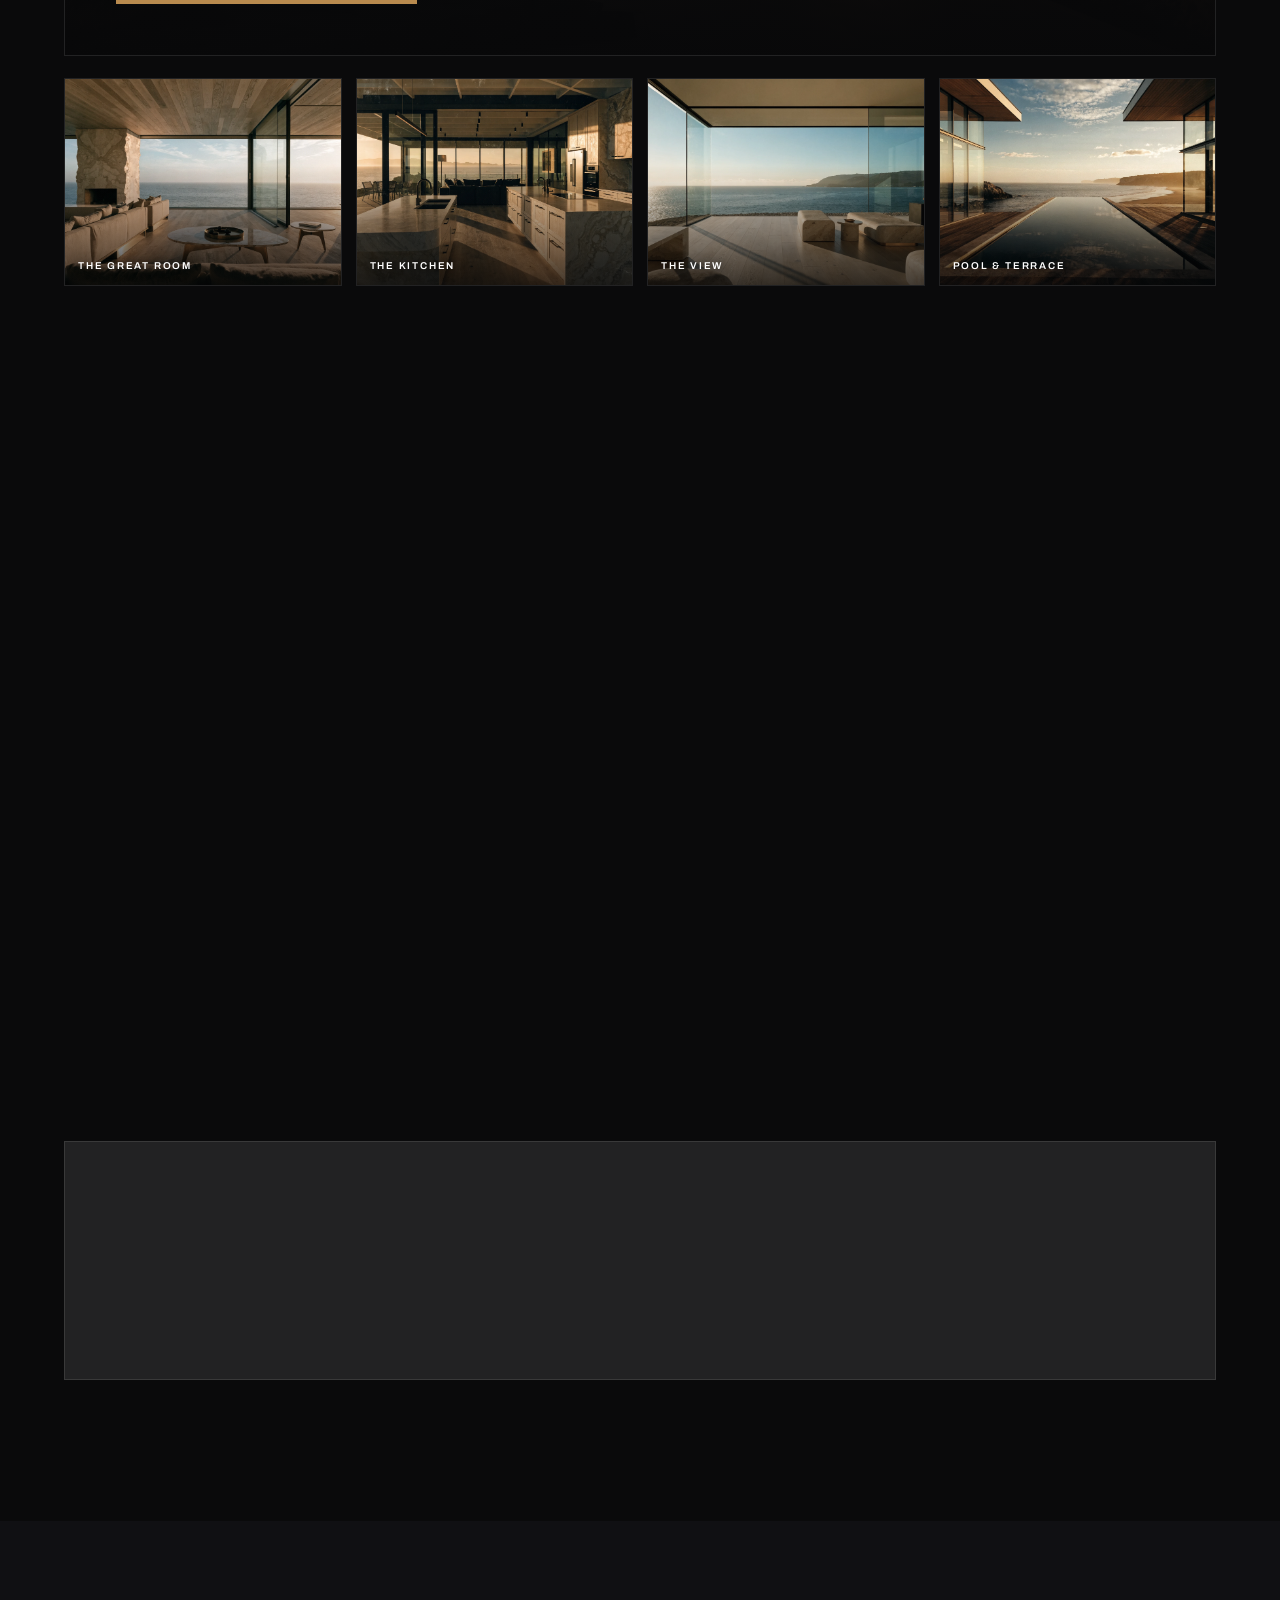
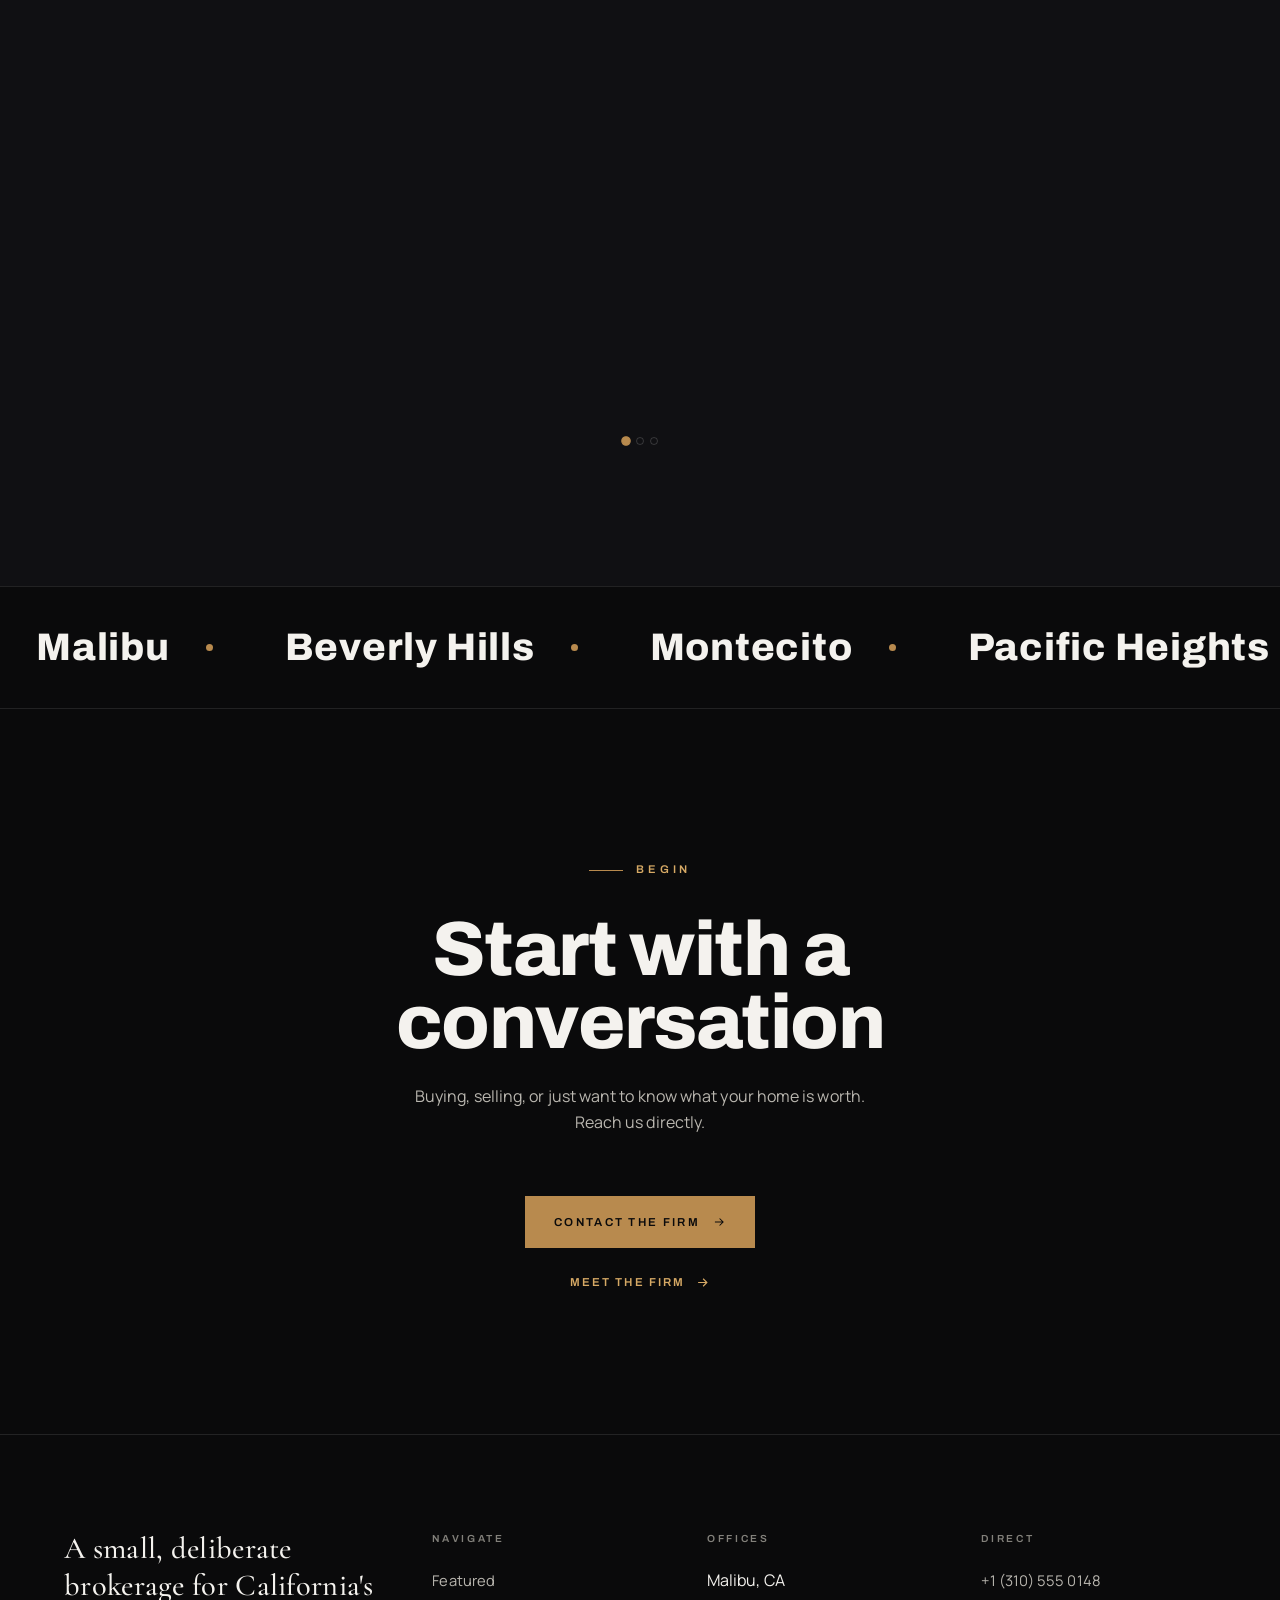
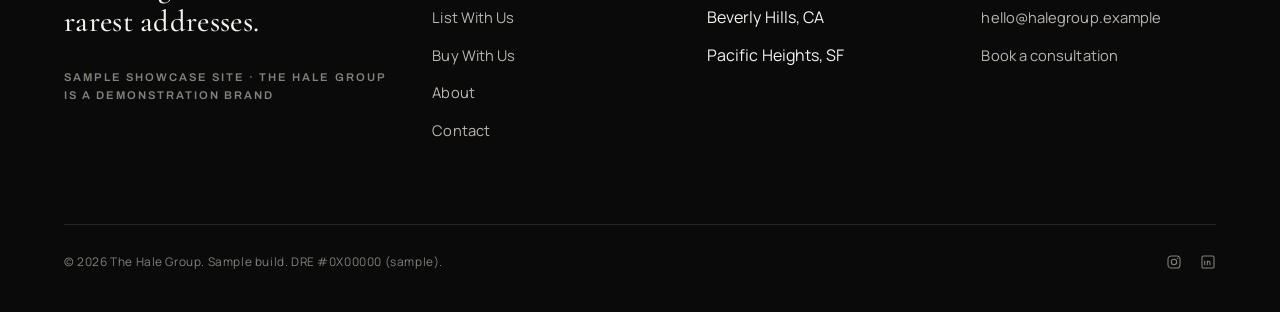
==== commit 433ab616: "Both mocks: a refinement pass, then fixes for what the render grade caught Two agents rebuilt the si" ====
--- a/hale-group/index.html
+++ b/hale-group/index.html
@@ -10,7 +10,7 @@
 <link rel="preconnect" href="https://fonts.gstatic.com" crossorigin>
 <link href="https://fonts.googleapis.com/css2?family=Archivo:wght@500;600;700;800;900&family=Manrope:wght@400;500;600;700&family=Cormorant+Garamond:ital,wght@0,400;0,500;0,600;1,500&display=swap" rel="stylesheet">
 <link rel="stylesheet" href="assets/site.css">
-<noscript><style>.reveal{opacity:1!important;transform:none!important}.hero-slide{opacity:1!important}.quote{position:relative!important;opacity:1!important}</style></noscript>
+<noscript><style>.reveal{opacity:1!important;transform:none!important}.hero-slide{opacity:1!important}.quote{position:relative!important;opacity:1!important}.lcard-media::after{opacity:0!important}</style></noscript>
 
 <link rel="icon" href="data:image/svg+xml,%3Csvg xmlns='http://www.w3.org/2000/svg' viewBox='0 0 32 32'%3E%3Crect width='32' height='32' fill='%230a0a0b'/%3E%3Cpath d='M9 7v18M23 7v18M9 16h14' stroke='%23d6a965' stroke-width='2'/%3E%3C/svg%3E">
 <meta property="og:title" content="The Hale Group, California Luxury Real Estate">
@@ -138,7 +138,10 @@
       </div>
       <p class="aside reveal d2"><span class="sample-note">Sample listings · figures illustrative</span></p>
     </div>
-    <div class="listings reveal d1">
+    <!-- R60 (owner): the cards used to sit there. The container no longer
+         reveals as one block — each card reveals on its own, and the CSS
+         column delays turn every row into a left-to-right cascade. -->
+    <div class="listings stagger">
       <article class="lcard reveal">
         <a href="contact.html" aria-label="Malibu · Point Dume, $18,750,000 — enquire">
           <div class="lcard-media"><img src="assets/prop1.webp" alt="Sea-cliff contemporary above Little Dume" width="1200" height="800" loading="lazy"></div>
@@ -252,39 +255,45 @@
   <div class="wrap">
     <p class="label reveal" style="margin-bottom:36px">By The Numbers <span class="sample-note" style="margin-left:8px">Sample</span></p>
     <div class="stats reveal d1">
-      <div class="stat"><div class="n"><span data-count="21">0</span></div><div class="k">Years On The Coast</div></div>
-      <div class="stat"><div class="n"><span data-count="98">0</span><span class="suf">%</span></div><div class="k">Of List, On Average</div></div>
-      <div class="stat"><div class="n"><span data-count="6">0</span></div><div class="k">Markets, Coast To City</div></div>
-      <div class="stat"><div class="n"><span data-count="70">0</span><span class="suf">%</span></div><div class="k">Clients Returning Or Referred</div></div>
-    </div>
-  </div>
-</section>
-
-<!-- SPLIT FEATURE -->
-<section class="section">
-  <div class="wrap">
-    <div class="split">
-      <div class="media wide reveal"><img src="assets/walk/02_greatroom.webp" alt="Interior great room with floor-to-ceiling glass and warm golden-hour light over the Pacific" width="1600" height="900" loading="lazy"></div>
-      <div class="reveal d1">
-        <p class="label">Sellers</p>
-        <h2>One launch per home.</h2>
-        <p>Film-grade photography, a quiet pre-market, then the listing.</p>
-                <a class="link-arrow" href="sellers.html" style="margin-top:8px">How we sell <svg viewBox="0 0 24 24" fill="none" stroke="currentColor" stroke-width="1.8"><path d="M5 12h14M13 6l6 6-6 6"/></svg></a>
-      </div>
-    </div>
-  </div>
-</section>
-
+      <div class="stat"><div class="n"><span data-count="21">21</span></div><div class="k">Years On The Coast</div></div>
+      <div class="stat"><div class="n"><span data-count="98">98</span><span class="suf">%</span></div><div class="k">Of List, On Average</div></div>
+      <div class="stat"><div class="n"><span data-count="6">6</span></div><div class="k">Markets, Coast To City</div></div>
+      <div class="stat"><div class="n"><span data-count="70">70</span><span class="suf">%</span></div><div class="k">Clients Returning Or Referred</div></div>
+    </div>
+  </div>
+</section>
+
+<!-- R60: this was two "photo on one side, paragraph on the other" blocks — the
+     banned pattern, and the reason the front page read like a template. The
+     reference site closes its listings run with a hub of four entry points
+     instead. Every line the two blocks carried is kept, as the entries' own
+     one-liners. -->
 <section class="section" style="padding-top:0">
   <div class="wrap">
-    <div class="split rev">
-      <div class="reveal order">
-        <p class="label">Buyers</p>
-        <h2>Before it lists.</h2>
-        <p>Most of what we sell never reaches a public listing.</p>
-                <a class="link-arrow" href="buyers.html" style="margin-top:8px">Buy with us <svg viewBox="0 0 24 24" fill="none" stroke="currentColor" stroke-width="1.8"><path d="M5 12h14M13 6l6 6-6 6"/></svg></a>
-      </div>
-      <div class="media wide reveal d1"><img src="assets/walk/06_pool.webp" alt="Infinity-edge pool at golden-hour dusk overlooking the Pacific" width="1600" height="900" loading="lazy"></div>
+    <div class="sec-head">
+      <div>
+        <p class="label reveal">Where next</p>
+        <h2 class="reveal d1">The firm</h2>
+      </div>
+      <p class="aside reveal d2">Every one of these reaches a person, not a queue.</p>
+    </div>
+    <div class="hub stagger-4">
+      <a class="hub-item reveal" href="sellers.html">
+        <span><span class="hub-t">List With Us</span><span class="hub-d">One launch per home: film-grade photography, a quiet pre-market, then the listing.</span></span>
+        <span class="hub-go">Sell <svg viewBox="0 0 24 24" fill="none" stroke="currentColor" stroke-width="1.8" aria-hidden="true"><path d="M5 12h14M13 6l6 6-6 6"/></svg></span>
+      </a>
+      <a class="hub-item reveal" href="buyers.html">
+        <span><span class="hub-t">Buy With Us</span><span class="hub-d">Most of what we sell never reaches a public listing. Six markets, coast to city.</span></span>
+        <span class="hub-go">Buy <svg viewBox="0 0 24 24" fill="none" stroke="currentColor" stroke-width="1.8" aria-hidden="true"><path d="M5 12h14M13 6l6 6-6 6"/></svg></span>
+      </a>
+      <a class="hub-item reveal" href="contact.html">
+        <span><span class="hub-t">Home Valuation</span><span class="hub-d">Private, and it carries no obligation.</span></span>
+        <span class="hub-go">Request <svg viewBox="0 0 24 24" fill="none" stroke="currentColor" stroke-width="1.8" aria-hidden="true"><path d="M5 12h14M13 6l6 6-6 6"/></svg></span>
+      </a>
+      <a class="hub-item reveal" href="contact.html#offices">
+        <span><span class="hub-t">Our Offices</span><span class="hub-d">Malibu, Beverly Hills and Pacific Heights.</span></span>
+        <span class="hub-go">Visit <svg viewBox="0 0 24 24" fill="none" stroke="currentColor" stroke-width="1.8" aria-hidden="true"><path d="M5 12h14M13 6l6 6-6 6"/></svg></span>
+      </a>
     </div>
   </div>
 </section>
--- a/hale-group/assets/site.css
+++ b/hale-group/assets/site.css
@@ -137,29 +137,19 @@
 .sec-head .aside{color:var(--ink-2);max-width:46ch}
 @media(max-width:760px){.sec-head{grid-template-columns:1fr;gap:18px}}
 
-/* ---------- property grid ---------- */
-.grid-props{display:grid;grid-template-columns:repeat(2,1fr);gap:clamp(18px,2.4vw,34px)}
-.grid-props.three{grid-template-columns:repeat(3,1fr)}
-.prop{position:relative;overflow:hidden;background:var(--panel);border:1px solid var(--line);text-align:left}
-.prop-media{position:relative;aspect-ratio:4/3;overflow:hidden}
-.prop-media img{width:100%;height:100%;object-fit:cover;transition:transform 1.1s var(--ease),filter .6s}
-.prop:hover .prop-media img{transform:scale(1.07)}
-.prop-media::after{content:"";position:absolute;inset:0;background:linear-gradient(180deg,rgba(8,8,9,.05),rgba(8,8,9,.85));opacity:.85;transition:opacity .5s}
-.prop:hover .prop-media::after{opacity:1}
+/* ---------- property card fields ---------- */
+/* R60: the .grid-props / .prop / .prop-media / .prop-body components that used
+   to live here rendered on no page in the site — removed. What survives is the
+   FIELD set the listing cards and the feature hero actually share.
+   BUG this fixes: .prop-specs opened only on `.prop:hover`, and no .prop exists
+   in the markup any more, so every desktop card's bed/bath/sqft line sat at
+   max-height:0 — the reference site leads with exactly that line. Always on. */
 .prop-tag{position:absolute;top:16px;left:16px;z-index:2;font-family:"Archivo";font-weight:700;font-size:.58rem;letter-spacing:.22em;text-transform:uppercase;
   background:var(--brass);border:1px solid var(--brass);padding:7px 12px;color:#0a0a0b}
-.prop-tag.sold{background:rgba(10,10,11,.66);border-color:var(--line-2);color:var(--ink-3);font-weight:600}
-.prop-body{position:absolute;left:0;right:0;bottom:0;z-index:2;padding:22px 24px}
 .prop-loc{font-size:.62rem;letter-spacing:.26em;text-transform:uppercase;color:var(--brass-bright);font-family:"Archivo";font-weight:600}
-.prop h3{font-size:1.45rem;margin-top:8px;letter-spacing:-.01em}
-.prop .price{font-family:"Archivo";font-weight:800;font-size:1.18rem;margin-top:10px;letter-spacing:-.01em}
-.prop-specs{display:flex;gap:20px;margin-top:0;max-height:0;overflow:hidden;opacity:0;
-  transition:max-height .55s var(--ease),opacity .45s var(--ease),margin-top .55s var(--ease)}
-.prop:hover .prop-specs{max-height:60px;opacity:1;margin-top:16px}
+.prop-specs{display:flex;gap:20px;margin-top:14px;flex-wrap:wrap}
 .prop-specs span{font-size:.7rem;letter-spacing:.05em;color:var(--ink-2);display:flex;align-items:center;gap:7px}
 .prop-specs b{color:var(--ink);font-weight:700}
-@media(max-width:760px){.grid-props,.grid-props.three{grid-template-columns:1fr}
-  .prop-specs{max-height:60px;opacity:1;margin-top:16px}}
 
 /* ---------- stats ---------- */
 .stats{display:grid;grid-template-columns:repeat(4,1fr);gap:1px;background:var(--line);border:1px solid var(--line)}
@@ -169,12 +159,12 @@
 .stat .k{font-size:.64rem;letter-spacing:.24em;text-transform:uppercase;color:var(--ink-3);margin-top:14px;font-family:"Archivo";font-weight:600}
 @media(max-width:760px){.stats{grid-template-columns:repeat(2,1fr)}}
 
-/* ---------- split feature ---------- */
+/* ---------- split (contact: the form beside the direct line) ---------- */
+/* R60: the .media half of this component is gone. It only ever rendered the
+   "photo on one side, paragraph on the other" blocks on the home page, and
+   those are now a hub of entry points. */
 .split{display:grid;grid-template-columns:1.05fr .95fr;gap:clamp(28px,5vw,80px);align-items:center}
 .split.rev{grid-template-columns:.95fr 1.05fr}
-.split .media{aspect-ratio:4/5;overflow:hidden;position:relative}
-.split .media.wide{aspect-ratio:4/3}
-.split .media img{width:100%;height:100%;object-fit:cover}
 .split h2{font-size:clamp(1.9rem,4vw,3.2rem);margin:18px 0 22px}
 .split p{color:var(--ink-2);margin:0 0 18px;max-width:48ch}
 @media(max-width:860px){.split,.split.rev{grid-template-columns:1fr;gap:30px}.split .order{order:-1}}
@@ -242,14 +232,6 @@
 .phero h1{font-size:clamp(2.6rem,7vw,6rem);margin-top:22px;max-width:16ch}
 .phero .sub{color:var(--ink-2);max-width:48ch;margin-top:24px;font-size:1.06rem}
 
-/* steps */
-.steps{display:grid;grid-template-columns:repeat(3,1fr);gap:1px;background:var(--line);border:1px solid var(--line)}
-.step{background:var(--bg);padding:clamp(28px,3.4vw,44px)}
-.step .num{font-family:"Archivo";font-weight:800;font-size:2.6rem;color:var(--brass);letter-spacing:-.03em;line-height:1}
-.step h3{font-size:1.3rem;margin:18px 0 12px}
-.step p{color:var(--ink-2);font-size:.94rem;margin:0}
-@media(max-width:760px){.steps{grid-template-columns:1fr}}
-
 /* office cards */
 .offices{display:grid;grid-template-columns:repeat(3,1fr);gap:clamp(18px,2vw,28px)}
 .office{border:1px solid var(--line);padding:30px;background:var(--panel)}
@@ -281,7 +263,6 @@
   .reveal{opacity:1 !important;transform:none !important;transition:none !important}
   .hero-slide{transition:opacity .01s}
   .hero-slide img{transform:none !important}
-  .prop-specs{max-height:60px !important;opacity:1 !important;margin-top:16px !important}
   .quote{transition:none}
 }
 
@@ -316,8 +297,10 @@
 .lcard a{display:block;text-decoration:none;color:inherit}
 .lcard-media{overflow:hidden;aspect-ratio:3/2;background:#111}
 .lcard-media img{width:100%;height:100%;object-fit:cover;display:block;
-  transition:transform .8s cubic-bezier(.16,1,.3,1)}
-.lcard a:hover .lcard-media img,.lcard a:focus-visible .lcard-media img{transform:scale(1.05)}
+  transition:transform 1.3s cubic-bezier(.16,1,.3,1)}
+/* R60: a slower, deeper push — the reference's cards hold the zoom rather than
+   snapping to it. Focus gets the identical state. */
+.lcard a:hover .lcard-media img,.lcard a:focus-visible .lcard-media img{transform:scale(1.065)}
 .lcard-body{padding:18px 2px 0}
 .lcard .price{font-size:1.25rem;margin-bottom:6px}
 .lcard .prop-loc{margin-bottom:10px}
@@ -362,3 +345,206 @@
   .tcard .tphoto img,.tcard h3::after{transition:none}
   .tcard .tphoto img{filter:none;transform:none}
 }
+
+
+/* ---------- R59 (owner, ogroup reference) ---------- */
+/* The services / markets grid. On their site this is the substance of the seller
+   page — the thing that makes it worth visiting rather than a hero and a button. */
+.tiles{display:grid;grid-template-columns:repeat(4,1fr);gap:1px;background:var(--line);
+  border:1px solid var(--line);margin-top:44px}
+.tiles--wide{grid-template-columns:repeat(3,1fr)}
+.tile{display:block;background:var(--bg);padding:30px 26px 34px;text-decoration:none;color:inherit;
+  transition:background .5s var(--ease)}
+.tile:hover,.tile:focus-visible{background:var(--panel)}
+.tile__n{display:block;font-family:"Archivo";font-weight:600;font-size:.62rem;letter-spacing:.24em;
+  color:var(--brass-bright);margin-bottom:18px}
+.tile__t{display:block;font-size:1.12rem;margin-bottom:8px}
+.tile__d{display:block;color:var(--ink-2);font-size:.92rem;line-height:1.6}
+.tile{position:relative}
+.tile::after{content:'';position:absolute;left:26px;right:26px;bottom:22px;height:1px;
+  background:var(--brass-bright);transform:scaleX(0);transform-origin:left;
+  transition:transform .55s var(--ease)}
+.tile:hover::after,.tile:focus-visible::after{transform:scaleX(1)}
+@media (max-width:1000px){.tiles,.tiles--wide{grid-template-columns:repeat(2,1fr)}}
+@media (max-width:600px){.tiles,.tiles--wide{grid-template-columns:1fr}}
+@media (prefers-reduced-motion:reduce){.tile,.tile::after{transition:none}}
+
+
+/* ================= R60 (owner round 4, ogroup reference) ================= */
+
+/* ---- 1. The listings cards "just sit there." ----------------------------
+   The reference's cards arrive, and they hold a slow zoom under the cursor.
+   Both are here now. The stagger is pure CSS: site.js's existing
+   IntersectionObserver flips one .reveal per card as its row crosses the
+   line, and the column-position delays below turn each row into a
+   left-to-right ripple. No JavaScript was added for any of it. */
+.stagger>.reveal{will-change:opacity,transform}
+@media (min-width:1001px){
+  .stagger>.reveal:nth-child(3n+2){transition-delay:.10s}
+  .stagger>.reveal:nth-child(3n+3){transition-delay:.20s}
+  .stagger-4>.reveal:nth-child(4n+2){transition-delay:.08s}
+  .stagger-4>.reveal:nth-child(4n+3){transition-delay:.16s}
+  .stagger-4>.reveal:nth-child(4n+4){transition-delay:.24s}
+}
+@media (min-width:641px) and (max-width:1000px){
+  .stagger>.reveal:nth-child(2n+2),.stagger-4>.reveal:nth-child(2n+2){transition-delay:.10s}
+}
+
+/* the photograph develops in as the card lands. It degrades to "a slightly
+   dark photo", never to a blank box, if .in is never applied. */
+.lcard-media{position:relative}
+.lcard-media::after{content:'';position:absolute;inset:0;z-index:1;pointer-events:none;
+  background:rgba(8,8,9,.58);transition:opacity 1.15s var(--ease)}
+.lcard.in .lcard-media::after{opacity:0}
+@media (min-width:1001px){
+  .listings>.lcard:nth-child(3n+2) .lcard-media::after{transition-delay:.10s}
+  .listings>.lcard:nth-child(3n+3) .lcard-media::after{transition-delay:.20s}
+}
+
+/* the considered hover: a slow zoom, and a brass rule drawn under the card's
+   own text — the same gesture the team cards already use for their names. */
+.lcard-body{position:relative;padding-bottom:18px}
+.lcard-body::after{content:'';position:absolute;left:0;right:0;bottom:0;height:1px;
+  background:var(--brass-bright);transform:scaleX(0);transform-origin:left;
+  transition:transform .7s var(--ease)}
+.lcard a:hover .lcard-body::after,.lcard a:focus-visible .lcard-body::after{transform:scaleX(1)}
+
+/* ---- 2. A page lead instead of a page hero ------------------------------
+   "The giant Buy with us / List with us heading is too big and earns
+   nothing." It is a label now, and the grid underneath starts inside the
+   first screen. */
+.phero--lead{padding:clamp(112px,14vh,146px) 0 clamp(30px,3.6vw,44px)}
+.phero--lead .phero-bg img{opacity:.44}
+.phero--lead::after{background:linear-gradient(180deg,rgba(8,8,9,.72),rgba(8,8,9,.58) 46%,var(--bg))}
+.phero--lead h1{font-size:clamp(1.6rem,2.8vw,2.3rem);margin-top:16px;max-width:none;letter-spacing:.08em}
+.phero--lead .sub{font-size:1rem;margin-top:14px;max-width:56ch;text-shadow:0 1px 18px rgba(0,0,0,.7)}
+.phero--lead h1,.phero--lead .label{text-shadow:0 2px 22px rgba(0,0,0,.7)}
+.lead-actions{display:flex;flex-wrap:wrap;align-items:center;gap:16px 30px;margin-top:26px}
+.lead-where{margin:18px 0 0;font-family:"Archivo",sans-serif;font-weight:600;font-size:.66rem;
+  letter-spacing:.24em;text-transform:uppercase;color:var(--ink-2)}
+.lead-where a{color:var(--ink-2);border-bottom:1px solid rgba(184,138,78,.45);padding-bottom:2px;
+  transition:color .3s var(--ease),border-color .3s var(--ease)}
+.lead-where a:hover{color:var(--brass-bright);border-bottom-color:var(--brass-bright)}
+.section--tight{padding-top:clamp(40px,4.6vw,64px)}
+.section--tight .sec-head{margin-bottom:clamp(26px,3.2vw,42px)}
+/* the section heading is the loudest thing on these pages now that the page
+   title is a label — but it stops well short of the 4rem the shared .sec-head
+   rule gives the home page, so the two do not fight. */
+.section--tight .sec-head h2{font-size:clamp(1.85rem,3.5vw,2.95rem)}
+
+/* ---- 3. Markets, photographed ------------------------------------------
+   "You could just show the location." The buy page's six markets are the
+   page's lead now, and each one is a picture rather than a line of text. */
+.mgrid{display:grid;grid-template-columns:repeat(3,1fr);gap:clamp(16px,1.8vw,26px)}
+.mcard{position:relative;display:block;overflow:hidden;border:1px solid var(--line);background:var(--panel)}
+.mcard-media{display:block;position:relative;aspect-ratio:4/3;overflow:hidden}
+.mcard-media img{width:100%;height:100%;object-fit:cover;transform:scale(1.01);
+  filter:saturate(.9) brightness(.9);
+  transition:transform 1.4s cubic-bezier(.16,1,.3,1),filter .8s var(--ease)}
+.mcard:hover .mcard-media img,.mcard:focus-visible .mcard-media img{transform:scale(1.07);filter:none}
+.mcard-media::after{content:'';position:absolute;inset:0;pointer-events:none;
+  background:linear-gradient(180deg,rgba(8,8,9,0) 30%,rgba(8,8,9,.9) 100%)}
+.mcard-body{position:absolute;left:0;right:0;bottom:0;z-index:2;padding:22px 24px}
+.mcard-body .city{display:block;font-family:"Archivo",sans-serif;font-weight:800;
+  font-size:clamp(1.25rem,1.9vw,1.55rem);letter-spacing:-.01em;line-height:1.05}
+.mcard-body .within{display:flex;align-items:center;gap:10px;color:var(--ink-2);
+  font-size:.88rem;margin-top:8px}
+.mcard-body .within svg{width:14px;height:14px;flex:none;color:var(--brass-bright);
+  transition:transform .45s var(--ease)}
+.mcard:hover .within svg,.mcard:focus-visible .within svg{transform:translateX(5px)}
+@media (max-width:1000px){.mgrid{grid-template-columns:repeat(2,1fr)}}
+@media (max-width:620px){.mgrid{grid-template-columns:1fr}}
+
+/* ---- 4. The hub -------------------------------------------------------
+   The reference homepage closes its listings run with four entry points in a
+   row. This replaces the two "photo on one side, paragraph on the other"
+   blocks that made the front page read like a template. */
+.hub{display:grid;grid-template-columns:repeat(4,1fr);gap:1px;background:var(--line);
+  border:1px solid var(--line)}
+.hub-item{display:flex;flex-direction:column;justify-content:space-between;
+  gap:clamp(30px,4vw,56px);background:var(--bg);padding:clamp(26px,2.8vw,38px);
+  min-height:clamp(190px,17vw,244px);transition:background .5s var(--ease)}
+.hub-item:hover,.hub-item:focus-visible{background:var(--panel)}
+.hub-t{display:block;font-family:"Archivo",sans-serif;font-weight:800;
+  font-size:clamp(1.1rem,1.5vw,1.4rem);letter-spacing:-.01em;line-height:1.12}
+.hub-d{display:block;color:var(--ink-2);font-size:.9rem;line-height:1.55;margin-top:10px}
+.hub-go{display:inline-flex;align-items:center;gap:10px;color:var(--brass-bright);
+  font-family:"Archivo",sans-serif;font-weight:600;font-size:.64rem;letter-spacing:.22em;text-transform:uppercase}
+.hub-go svg{width:14px;height:14px;transition:transform .4s var(--ease)}
+.hub-item:hover .hub-go svg,.hub-item:focus-visible .hub-go svg{transform:translateX(5px)}
+@media (max-width:1000px){.hub{grid-template-columns:repeat(2,1fr)}}
+@media (max-width:600px){.hub{grid-template-columns:1fr}.hub-item{min-height:0;gap:26px}}
+
+/* ---- 5. The closing block ---------------------------------------------
+   Was an eyebrow, a sentence-long display heading restating it, and a
+   paragraph restating that. Now a label, a name, and the two ways to reach
+   the firm. */
+.endcta{padding-bottom:clamp(60px,8vw,110px)}
+.endcta h2{font-size:clamp(1.7rem,2.9vw,2.4rem);margin:20px 0 0;letter-spacing:.02em}
+.endcta .endcta-actions{display:flex;flex-wrap:wrap;justify-content:center;align-items:center;
+  gap:18px 34px;margin-top:clamp(28px,3.4vw,42px)}
+.endcta .tel{font-family:"Archivo",sans-serif;font-weight:700;font-size:1.05rem;letter-spacing:.02em;
+  border-bottom:1px solid var(--line-2);padding-bottom:3px;transition:.3s var(--ease)}
+.endcta .tel:hover{color:var(--brass-bright);border-bottom-color:var(--brass)}
+
+@media (prefers-reduced-motion:reduce){
+  .stagger>.reveal{transition-delay:0s !important;will-change:auto}
+  .lcard-media::after{opacity:0 !important;transition:none}
+  .lcard-media img,.lcard-body::after,.mcard-media img,.mcard-body .within svg,
+  .hub-item,.hub-go svg,.endcta .tel,.lead-where a{transition:none}
+  .mcard-media img{filter:none;transform:none}
+}
+
+
+/* ================= R64: defects found by the independent render grade ========= */
+
+/* A. NO-JS HEADER OVERPRINT (real progressive-enhancement failure).
+   .site-head only got a background from the JS-added .scrolled class, so with JS
+   off the sticky bar stayed transparent and the nav printed on top of the page
+   content — confirmed at buyers.html y~700, "Montecito" under BUY/ABOUT/CONTACT.
+   Without JS the header is opaque from the start; with JS the scrolled state
+   still does its compacting job. */
+html.no-js .site-head,
+html:not(.has-js) .site-head{
+  background:rgba(8,8,9,.92);
+  border-bottom-color:var(--line);
+}
+
+/* C. TEXT OVER BRIGHT PHOTOGRAPHY. The eyebrow labelling the featured listing
+   measured 1.1:1 against the pixels behind it — effectively invisible. The
+   refiner applied this exact fix to the buyers/sellers heroes and stopped. */
+.feature-hero .fh-body{
+  background:linear-gradient(180deg,rgba(8,8,9,0) 0%,rgba(8,8,9,.72) 42%,rgba(8,8,9,.92) 100%);
+  padding-top:5.5rem;
+}
+.feature-hero .prop-loc,
+.feature-hero h3,
+.feature-hero .price{ text-shadow:0 1px 18px rgba(0,0,0,.85); }
+
+/* F. TAP TARGETS (Gate 7). The carousel dots were 8x8 CSS px and are the only
+   control for that carousel. The visible dot stays small; the hit area does not. */
+.q-dots button{position:relative}
+.q-dots button::after{content:'';position:absolute;left:50%;top:50%;
+  width:44px;height:44px;transform:translate(-50%,-50%);}
+.q-dots{gap:.35rem}
+
+/* G. The phone sat 3px above the button centreline in the rebuilt closing block. */
+.inq-row{display:flex;align-items:center;gap:1.25rem;flex-wrap:wrap}
+.inq-row > *{margin:0}
+
+
+/* R64b: MEASURED. The featured-listing eyebrow came back 2.29:1 against the real
+   pixels — the .fh-body gradient starts transparent and the eyebrow is its FIRST
+   child, so the label sat in the clear part of its own scrim. The gradient now
+   carries weight from the top of the copy block down. */
+.feature-hero .fh-body{
+  background:linear-gradient(180deg,rgba(8,8,9,.62) 0%,rgba(8,8,9,.88) 38%,rgba(8,8,9,.96) 100%);
+  padding-top:3.2rem;
+}
+.feature-hero .prop-loc{color:#E8C58A;}
+
+
+/* R64c: my previous rule tied on specificity with a later `.fh-body .prop-loc`
+   and lost the cascade, so the eyebrow kept its old brass and stayed at ~2:1
+   against the photograph. Three classes wins it outright. */
+.feature-hero .fh-body .prop-loc{color:#F0DCB4;}
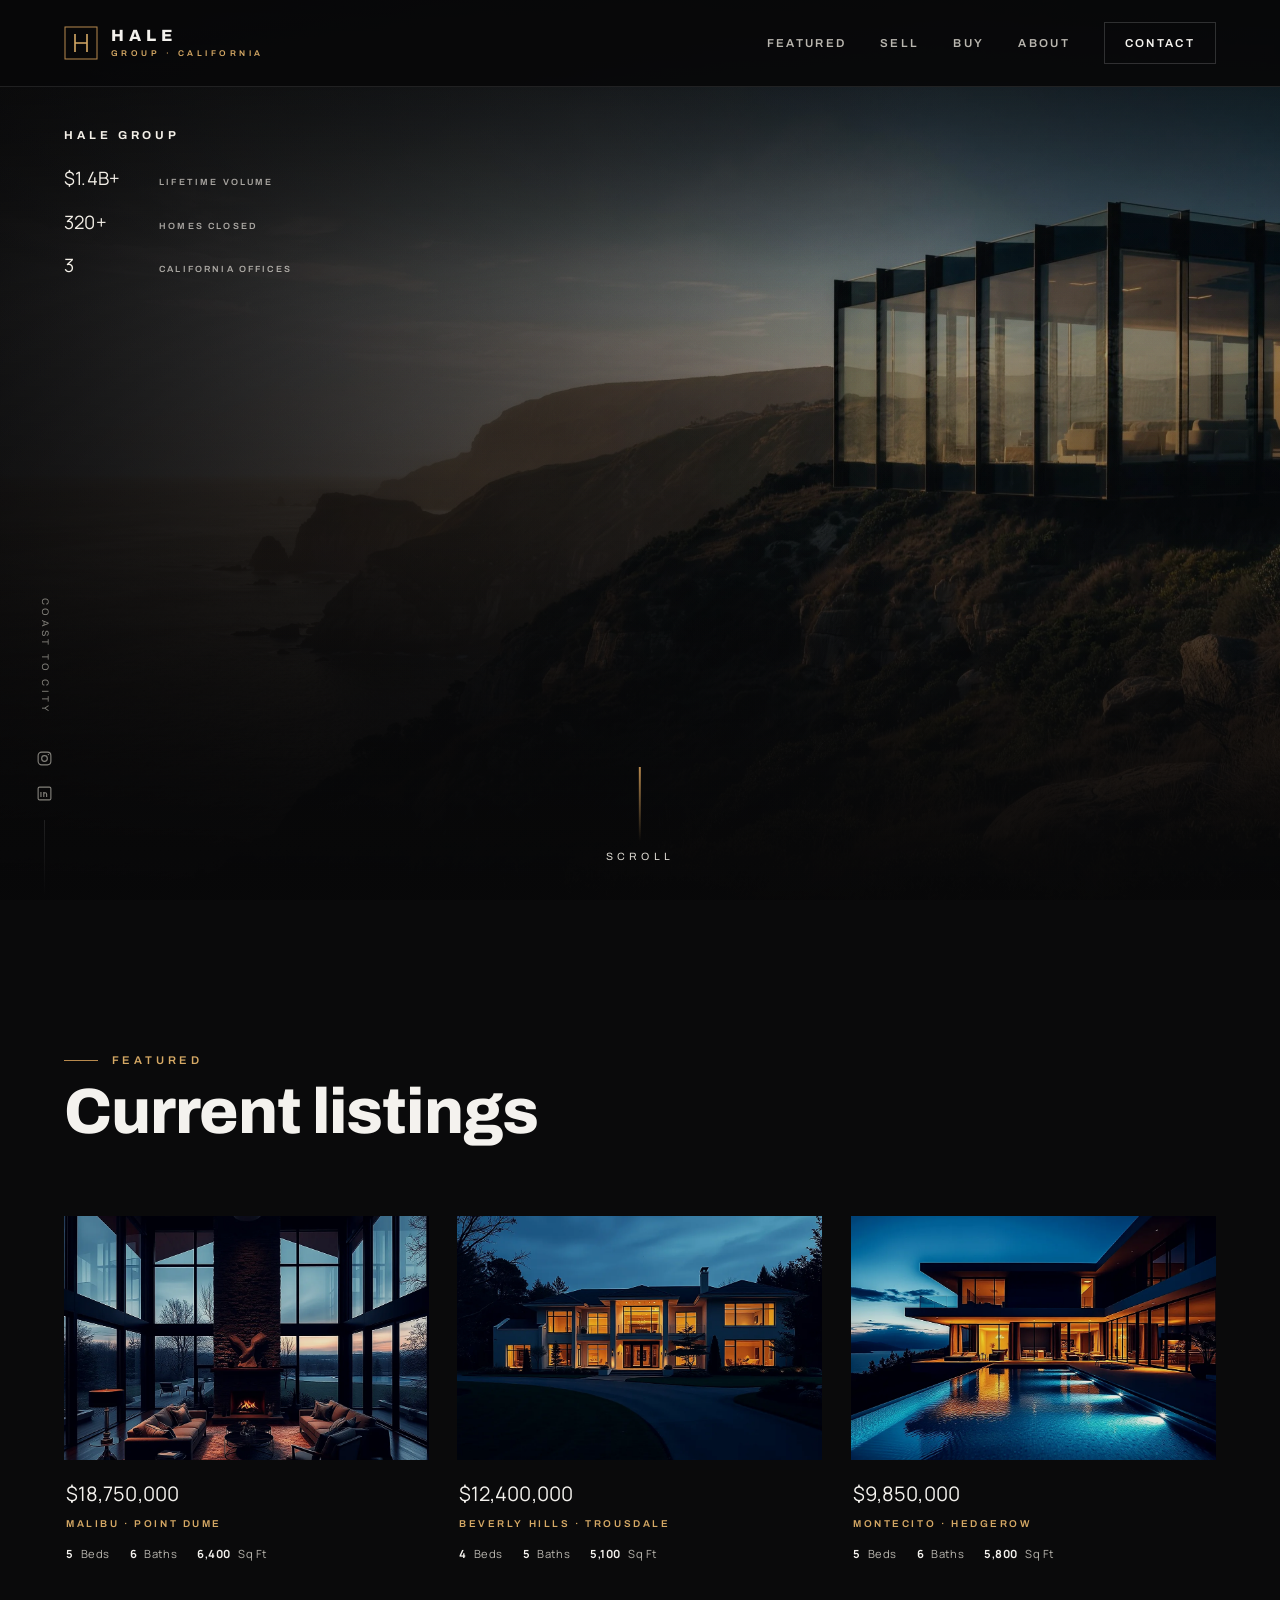
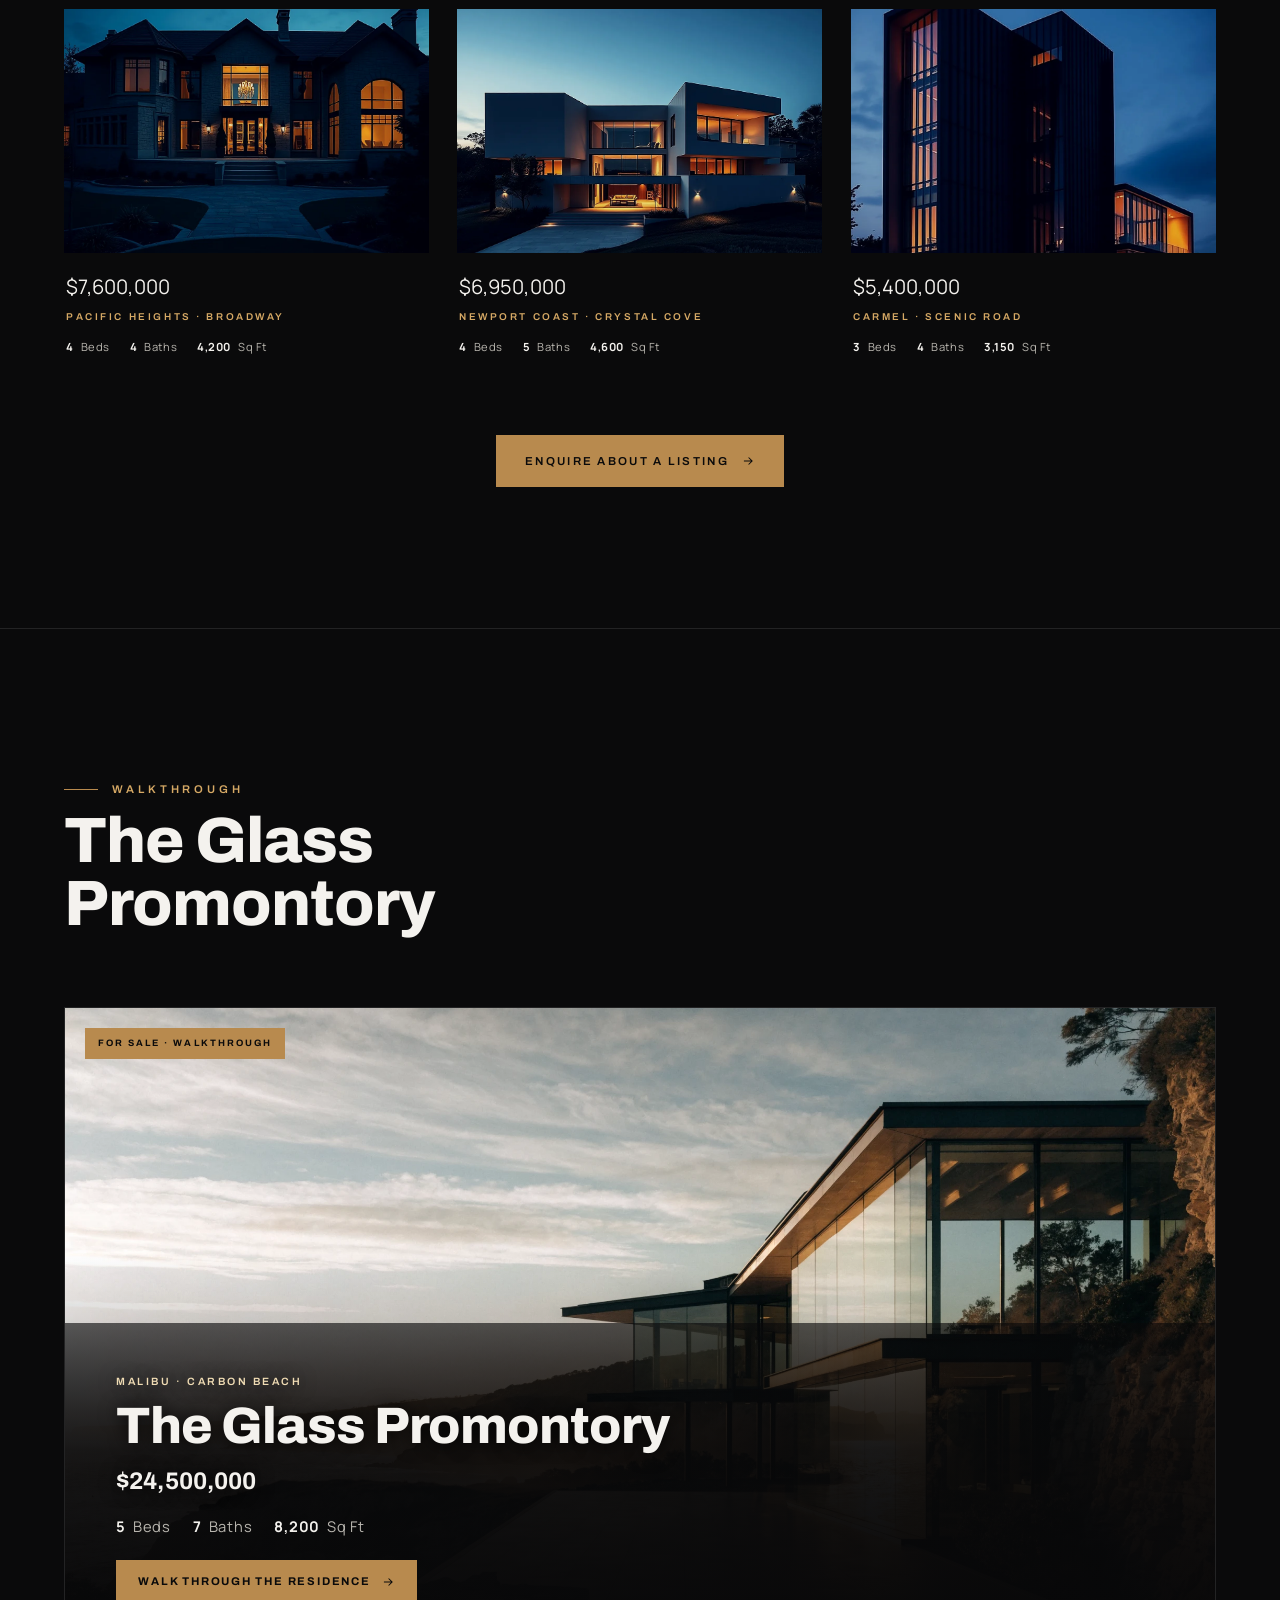
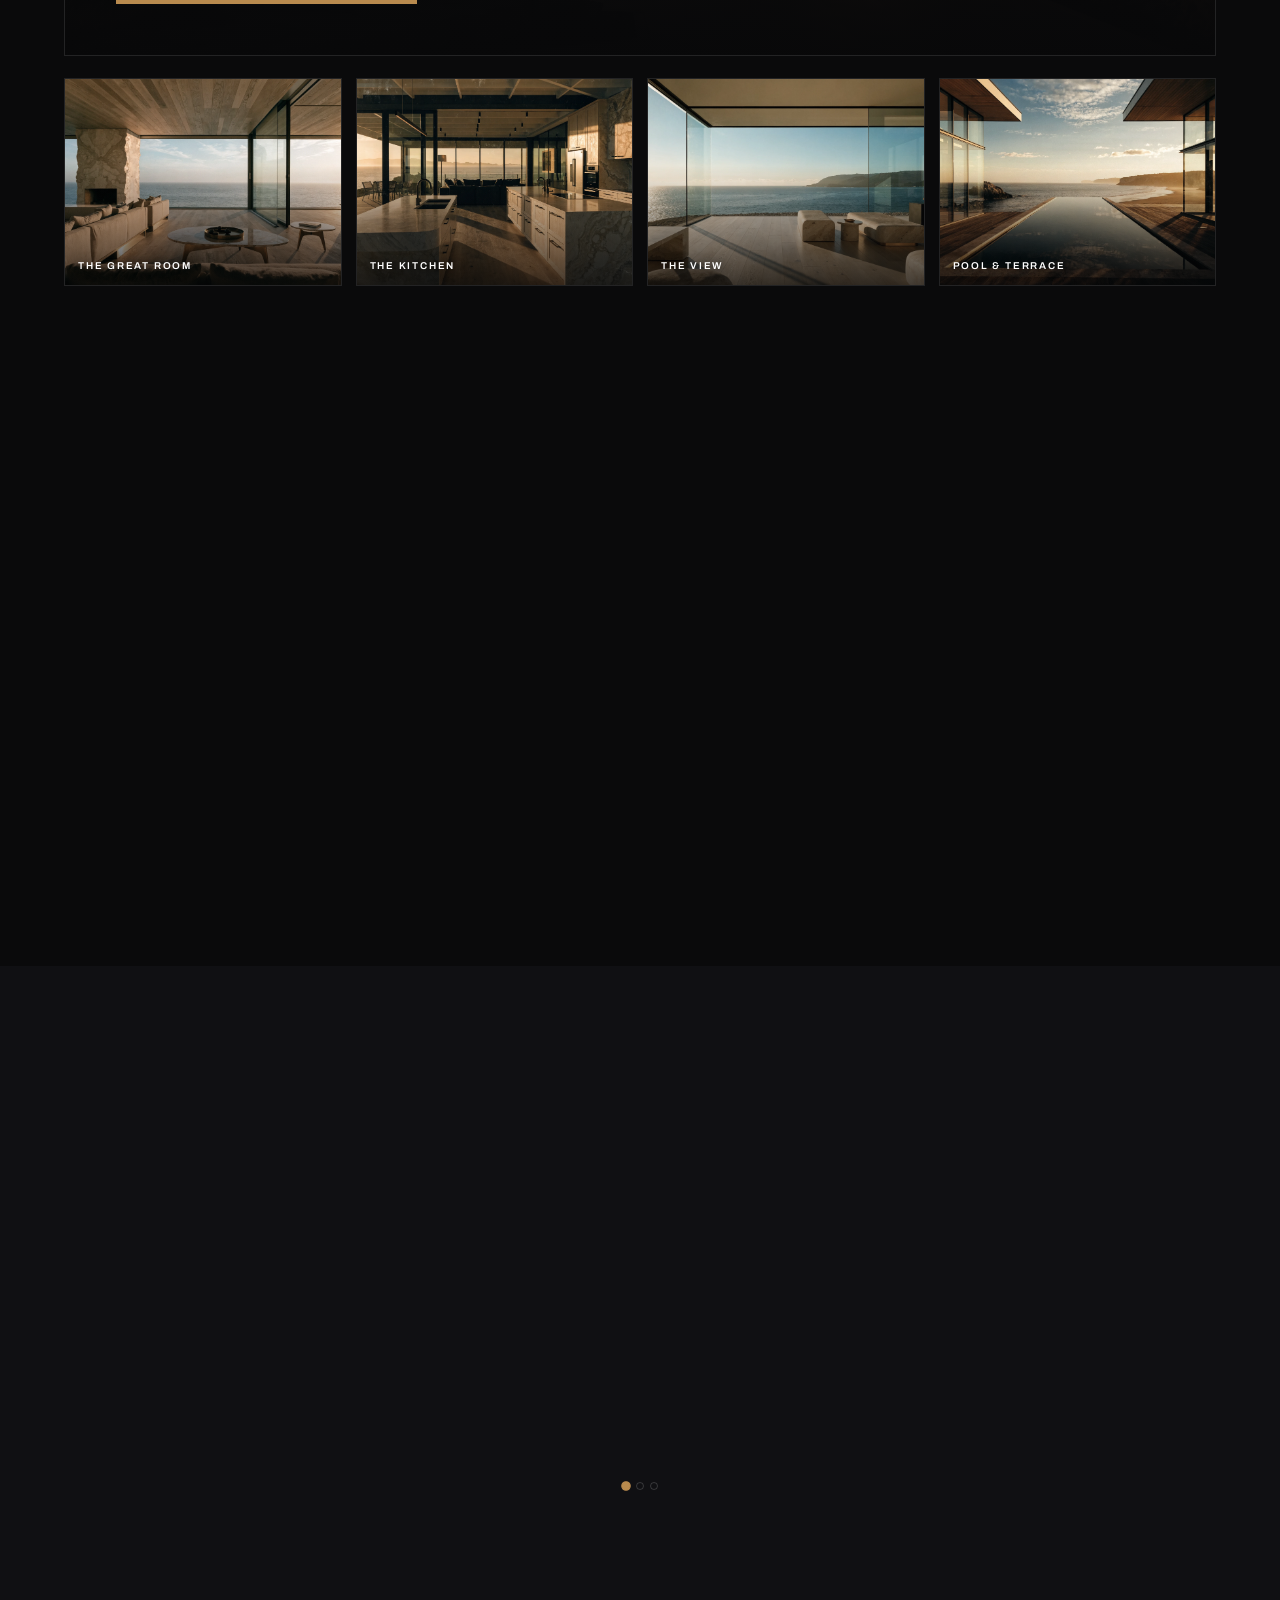
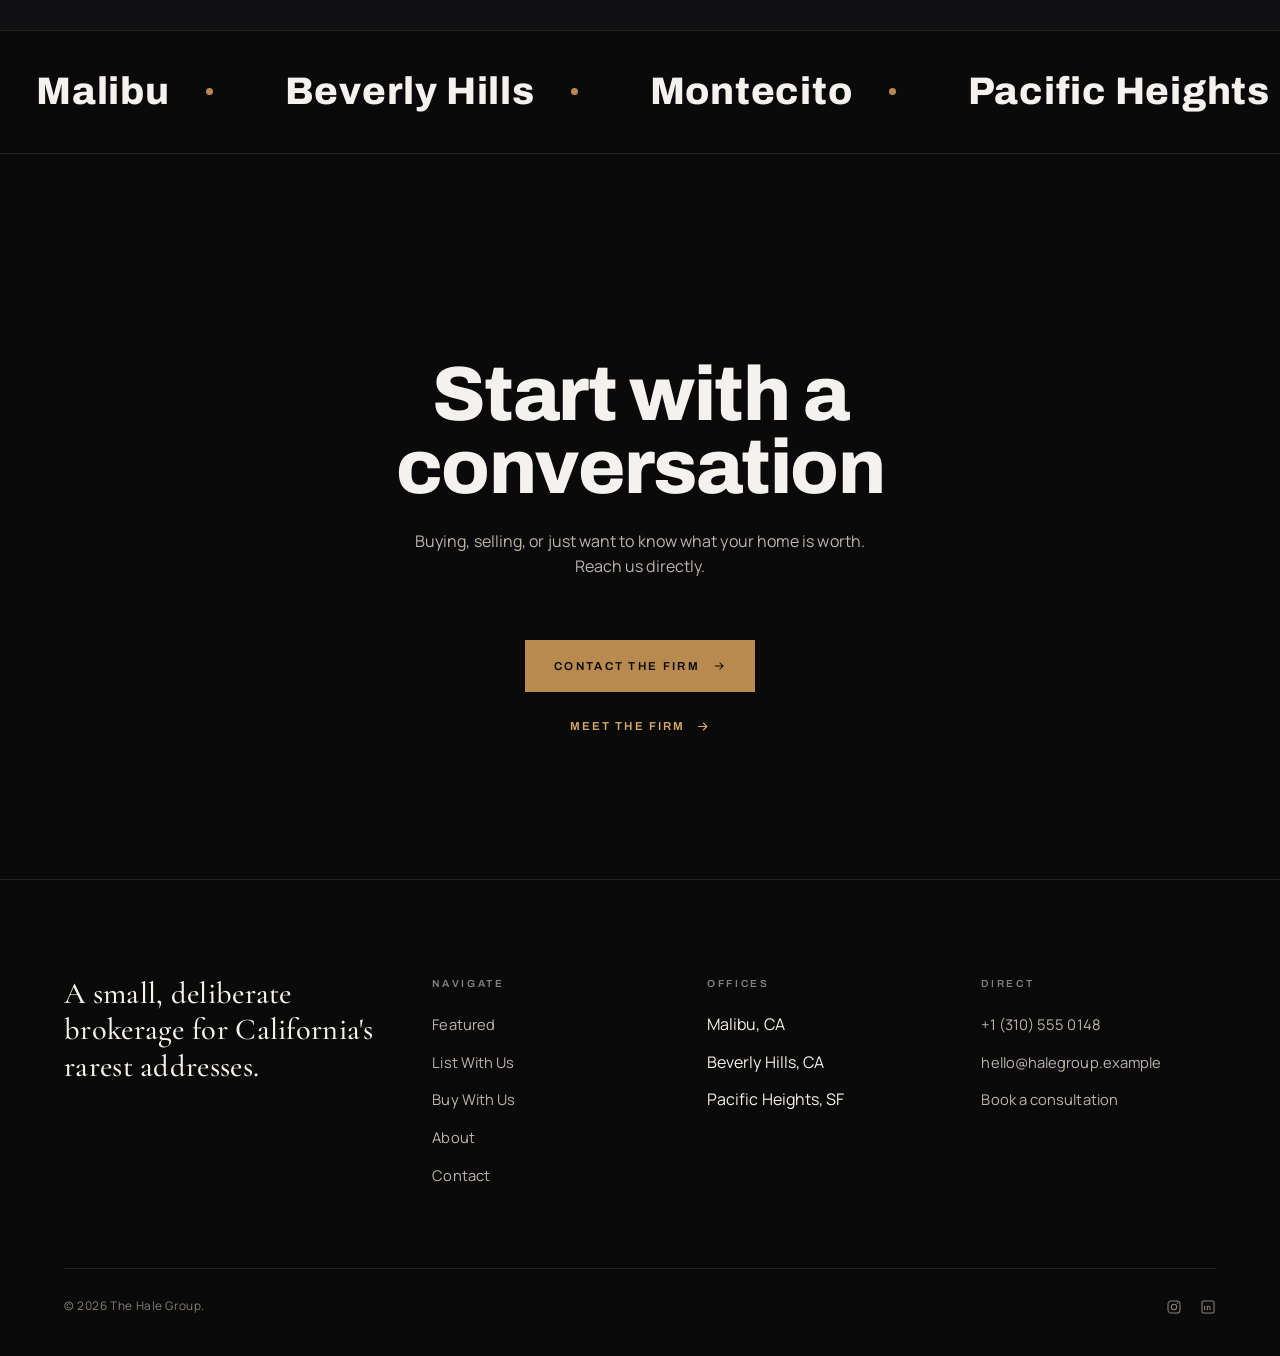
==== commit 848bd607: "Hale: cinematic hero, drop "Where next", strip mock labels - index: hero opens on full-bleed coastal" ====
--- a/hale-group/index.html
+++ b/hale-group/index.html
@@ -4,7 +4,7 @@
 <meta charset="UTF-8">
 <meta name="viewport" content="width=device-width, initial-scale=1">
 <title>The Hale Group, Coastal &amp; Metropolitan California Luxury Real Estate</title>
-<meta name="description" content="The Hale Group is a boutique luxury brokerage representing distinctive coastal and metropolitan California property. Sample showcase site.">
+<meta name="description" content="The Hale Group is a boutique luxury brokerage representing distinctive coastal and metropolitan California property.">
 <meta name="robots" content="index,follow">
 <link rel="preconnect" href="https://fonts.googleapis.com">
 <link rel="preconnect" href="https://fonts.gstatic.com" crossorigin>
@@ -24,7 +24,7 @@
   "@context": "https://schema.org",
   "@type": "RealEstateAgent",
   "name": "The Hale Group",
-  "description": "A boutique luxury real-estate brokerage representing distinctive coastal and metropolitan California property. Sample showcase brand.",
+  "description": "A boutique luxury real-estate brokerage representing distinctive coastal and metropolitan California property.",
   "areaServed": "California",
   "telephone": "+1-310-555-0148",
   "email": "hello@halegroup.example",
@@ -100,28 +100,33 @@
 <!-- SIDE RAIL -->
 <aside class="rail" aria-hidden="true">
   <span class="vtext">Coast to City</span>
-  <span class="soc" role="img" aria-label="Instagram (sample)" title="Instagram, sample"><svg viewBox="0 0 24 24" fill="none" stroke="currentColor" stroke-width="1.6"><rect x="3" y="3" width="18" height="18" rx="5"/><circle cx="12" cy="12" r="4"/><circle cx="17.5" cy="6.5" r="1" fill="currentColor" stroke="none"/></svg></span>
-  <span class="soc" role="img" aria-label="LinkedIn (sample)" title="LinkedIn, sample"><svg viewBox="0 0 24 24" fill="none" stroke="currentColor" stroke-width="1.6"><rect x="3" y="3" width="18" height="18" rx="2"/><path d="M7 10v7M7 7v.01M11 17v-4a2 2 0 0 1 4 0v4M11 10v7"/></svg></span>
+  <span class="soc" role="img" aria-label="Instagram" title="Instagram"><svg viewBox="0 0 24 24" fill="none" stroke="currentColor" stroke-width="1.6"><rect x="3" y="3" width="18" height="18" rx="5"/><circle cx="12" cy="12" r="4"/><circle cx="17.5" cy="6.5" r="1" fill="currentColor" stroke="none"/></svg></span>
+  <span class="soc" role="img" aria-label="LinkedIn" title="LinkedIn"><svg viewBox="0 0 24 24" fill="none" stroke="currentColor" stroke-width="1.6"><rect x="3" y="3" width="18" height="18" rx="2"/><path d="M7 10v7M7 7v.01M11 17v-4a2 2 0 0 1 4 0v4M11 10v7"/></svg></span>
   <span class="line"></span>
 </aside>
 
 <!-- HERO -->
 <section class="hero">
   <div class="hero-bg">
-    <div class="hero-slide active"><img src="assets/home_hero.webp" alt="A contemporary glass-and-steel oceanfront residence on a Malibu bluff at golden-hour dusk, the Pacific beyond" width="2200" height="1257" fetchpriority="high"></div>
-  </div>
-  <div class="hero-inner wrap">
-    <!-- R56 (owner): the brand name leads the front page. The tagline keeps its
-         job as the line under it rather than standing in for the name. -->
-    <p class="label reveal">Boutique California Brokerage</p>
-    <h1 class="display reveal d1">The Hale Group</h1>
-    <p class="lede reveal d2">Few homes. Full attention. A short list of coastal and metropolitan California homes.</p>
-    <div class="hero-meta reveal d3">
-      <div><div class="n">$1.4B+</div><div class="k">Lifetime Volume</div></div>
-      <div><div class="n">320+</div><div class="k">Homes Closed</div></div>
-      <div><div class="n">3</div><div class="k">California Offices</div></div>
-    </div>
-  </div>
+    <!-- R108 (owner): the page opens on a view. The walkthrough footage was only
+         ever used deeper in the site; the lightest of those clips carries the
+         opening, with the still as its poster so there is never an empty frame.
+         It is fetched only once the page is ready, so it costs nothing up front. -->
+    <img class="hero-poster" src="assets/home_hero.webp" alt="A contemporary glass-and-steel oceanfront residence on a Malibu bluff at golden-hour dusk, the Pacific beyond" width="2200" height="1257" fetchpriority="high">
+    <video class="hero-vid" muted playsinline loop preload="none" aria-hidden="true" tabindex="-1"
+           poster="assets/home_hero.webp" data-hero-src="assets/walk/wt_c_out.mp4"></video>
+    <div class="hero-scrim" aria-hidden="true"></div>
+  </div>
+
+  <div class="hero-plate">
+    <p class="hero-plate__name">Hale Group</p>
+    <dl class="hero-plate__stats">
+      <div><dt>Lifetime volume</dt><dd>$1.4B+</dd></div>
+      <div><dt>Homes closed</dt><dd>320+</dd></div>
+      <div><dt>California offices</dt><dd>3</dd></div>
+    </dl>
+  </div>
+
   <div class="scroll-cue" aria-hidden="true"><span class="bar"></span><span class="k">Scroll</span></div>
 </section>
 
@@ -136,7 +141,7 @@
         <p class="label reveal">Featured</p>
         <h2 class="reveal d1">Current listings</h2>
       </div>
-      <p class="aside reveal d2"><span class="sample-note">Sample listings · figures illustrative</span></p>
+      <p class="aside reveal d2"></p>
     </div>
     <!-- R60 (owner): the cards used to sit there. The container no longer
          reveals as one block — each card reveals on its own, and the CSS
@@ -220,7 +225,7 @@
         <p class="label reveal">Walkthrough</p>
         <h2 class="reveal d1">The Glass Promontory</h2>
       </div>
-      <p class="aside reveal d2"><span class="sample-note">Sample listing · figures illustrative</span></p>
+      <p class="aside reveal d2"></p>
     </div>
 
     <a class="feature-hero reveal d1" href="glass-promontory.html" aria-label="The Glass Promontory, enter the walkthrough">
@@ -253,7 +258,7 @@
 <!-- STATS -->
 <section class="section" style="padding-top:0">
   <div class="wrap">
-    <p class="label reveal" style="margin-bottom:36px">By The Numbers <span class="sample-note" style="margin-left:8px">Sample</span></p>
+    <p class="label reveal" style="margin-bottom:36px">By The Numbers </p>
     <div class="stats reveal d1">
       <div class="stat"><div class="n"><span data-count="21">21</span></div><div class="k">Years On The Coast</div></div>
       <div class="stat"><div class="n"><span data-count="98">98</span><span class="suf">%</span></div><div class="k">Of List, On Average</div></div>
@@ -268,40 +273,12 @@
      reference site closes its listings run with a hub of four entry points
      instead. Every line the two blocks carried is kept, as the entries' own
      one-liners. -->
-<section class="section" style="padding-top:0">
-  <div class="wrap">
-    <div class="sec-head">
-      <div>
-        <p class="label reveal">Where next</p>
-        <h2 class="reveal d1">The firm</h2>
-      </div>
-      <p class="aside reveal d2">Every one of these reaches a person, not a queue.</p>
-    </div>
-    <div class="hub stagger-4">
-      <a class="hub-item reveal" href="sellers.html">
-        <span><span class="hub-t">List With Us</span><span class="hub-d">One launch per home: film-grade photography, a quiet pre-market, then the listing.</span></span>
-        <span class="hub-go">Sell <svg viewBox="0 0 24 24" fill="none" stroke="currentColor" stroke-width="1.8" aria-hidden="true"><path d="M5 12h14M13 6l6 6-6 6"/></svg></span>
-      </a>
-      <a class="hub-item reveal" href="buyers.html">
-        <span><span class="hub-t">Buy With Us</span><span class="hub-d">Most of what we sell never reaches a public listing. Six markets, coast to city.</span></span>
-        <span class="hub-go">Buy <svg viewBox="0 0 24 24" fill="none" stroke="currentColor" stroke-width="1.8" aria-hidden="true"><path d="M5 12h14M13 6l6 6-6 6"/></svg></span>
-      </a>
-      <a class="hub-item reveal" href="contact.html">
-        <span><span class="hub-t">Home Valuation</span><span class="hub-d">Private, and it carries no obligation.</span></span>
-        <span class="hub-go">Request <svg viewBox="0 0 24 24" fill="none" stroke="currentColor" stroke-width="1.8" aria-hidden="true"><path d="M5 12h14M13 6l6 6-6 6"/></svg></span>
-      </a>
-      <a class="hub-item reveal" href="contact.html#offices">
-        <span><span class="hub-t">Our Offices</span><span class="hub-d">Malibu, Beverly Hills and Pacific Heights.</span></span>
-        <span class="hub-go">Visit <svg viewBox="0 0 24 24" fill="none" stroke="currentColor" stroke-width="1.8" aria-hidden="true"><path d="M5 12h14M13 6l6 6-6 6"/></svg></span>
-      </a>
-    </div>
-  </div>
-</section>
+<!-- R108 (owner): the where-next block is off the homepage. -->
 
 <!-- TESTIMONIALS -->
 <section class="section" style="background:var(--bg-2)">
   <div class="wrap">
-    <p class="label center reveal" style="justify-content:center;margin-bottom:48px">In Their Words <span class="sample-note" style="margin-left:8px">Sample</span></p>
+    <p class="label center reveal" style="justify-content:center;margin-bottom:48px">In Their Words </p>
     <div class="quotes reveal d1">
       <figure class="quote active">
         <q>They sold a home three other firms could not, and never once looked hurried doing it. Twelve days, over asking.</q>
@@ -354,7 +331,7 @@
     <div class="foot-top">
       <div>
         <span class="big serif">A small, deliberate brokerage for California's rarest addresses.</span>
-        <p class="sample-note" style="margin-top:28px">Sample showcase site · The Hale Group is a demonstration brand</p>
+        
       </div>
       <div>
         <h4>Navigate</h4>
@@ -384,10 +361,10 @@
       </div>
     </div>
     <div class="foot-bot">
-      <span>&copy; <span data-year>2026</span> The Hale Group. Sample build. DRE #0X00000 (sample).</span>
+      <span>&copy; <span data-year>2026</span> The Hale Group.</span>
       <span class="socials">
-        <span class="soc" role="img" aria-label="Instagram (sample)" title="Instagram, sample"><svg viewBox="0 0 24 24" fill="none" stroke="currentColor" stroke-width="1.6"><rect x="3" y="3" width="18" height="18" rx="5"/><circle cx="12" cy="12" r="4"/><circle cx="17.5" cy="6.5" r="1" fill="currentColor" stroke="none"/></svg></span>
-        <span class="soc" role="img" aria-label="LinkedIn (sample)" title="LinkedIn, sample"><svg viewBox="0 0 24 24" fill="none" stroke="currentColor" stroke-width="1.6"><rect x="3" y="3" width="18" height="18" rx="2"/><path d="M7 10v7M7 7v.01M11 17v-4a2 2 0 0 1 4 0v4M11 10v7"/></svg></span>
+        <span class="soc" role="img" aria-label="Instagram" title="Instagram"><svg viewBox="0 0 24 24" fill="none" stroke="currentColor" stroke-width="1.6"><rect x="3" y="3" width="18" height="18" rx="5"/><circle cx="12" cy="12" r="4"/><circle cx="17.5" cy="6.5" r="1" fill="currentColor" stroke="none"/></svg></span>
+        <span class="soc" role="img" aria-label="LinkedIn" title="LinkedIn"><svg viewBox="0 0 24 24" fill="none" stroke="currentColor" stroke-width="1.6"><rect x="3" y="3" width="18" height="18" rx="2"/><path d="M7 10v7M7 7v.01M11 17v-4a2 2 0 0 1 4 0v4M11 10v7"/></svg></span>
       </span>
     </div>
   </div>
--- a/hale-group/assets/site.css
+++ b/hale-group/assets/site.css
@@ -548,3 +548,57 @@
    and lost the cascade, so the eyebrow kept its old brass and stayed at ~2:1
    against the photograph. Three classes wins it outright. */
 .feature-hero .fh-body .prop-loc{color:#F0DCB4;}
+
+
+/* ================= R108: the page opens on a view ==========================
+   The hero was a headline, a lede and a stat row stacked in the middle. It is a
+   view now, with the name and the numbers set small in the corner and a scroll
+   cue big enough to be read as an instruction. */
+.hero{position:relative;height:100vh;height:100dvh;overflow:hidden}
+.hero-bg{position:absolute;inset:0}
+.hero-poster,.hero-vid{
+  position:absolute;inset:0;width:100%;height:100%;object-fit:cover;display:block
+}
+.hero-vid{opacity:0;transition:opacity 1.4s var(--ease)}
+.hero-vid.is-on{opacity:1}
+.hero-scrim{
+  position:absolute;inset:0;pointer-events:none;
+  background:
+    linear-gradient(180deg,rgba(8,8,9,.72) 0%,rgba(8,8,9,.18) 34%,rgba(8,8,9,.10) 60%,rgba(8,8,9,.82) 100%),
+    linear-gradient(90deg,rgba(8,8,9,.62) 0%,rgba(8,8,9,.12) 46%,rgba(8,8,9,0) 72%)
+}
+
+.hero-plate{
+  position:absolute;left:var(--pad);top:calc(var(--nav-h,72px) + 54px);z-index:3;
+  max-width:22rem
+}
+.hero-plate__name{
+  font-family:"Archivo";font-weight:700;
+  font-size:.72rem;letter-spacing:.34em;text-transform:uppercase;
+  color:#F3EFE7;margin:0 0 20px
+}
+.hero-plate__stats{margin:0;display:grid;gap:14px}
+.hero-plate__stats > div{display:flex;align-items:baseline;gap:12px}
+.hero-plate__stats dt{
+  order:2;font-family:"Archivo";font-weight:600;
+  font-size:.56rem;letter-spacing:.24em;text-transform:uppercase;
+  color:rgba(243,239,231,.66);margin:0
+}
+.hero-plate__stats dd{
+  order:1;margin:0;min-width:5.2rem;
+  font-size:1.15rem;letter-spacing:.01em;color:#F3EFE7
+}
+
+/* the cue reads as an instruction now, not a hairline */
+.scroll-cue{bottom:34px}
+.scroll-cue .bar{width:2px;height:74px}
+.scroll-cue .k{font-size:.66rem;letter-spacing:.4em;color:rgba(243,239,231,.9)}
+
+@media (max-width:760px){
+  .hero-plate{top:calc(var(--nav-h,72px) + 30px);max-width:none;right:var(--pad)}
+  .hero-plate__stats{grid-template-columns:1fr;gap:10px}
+}
+
+/* R108 (owner): the rule under a team member's name sat too low, reading as
+   detached from it. Tucked up against the baseline. */
+.tcard h3::after{bottom:-3px}
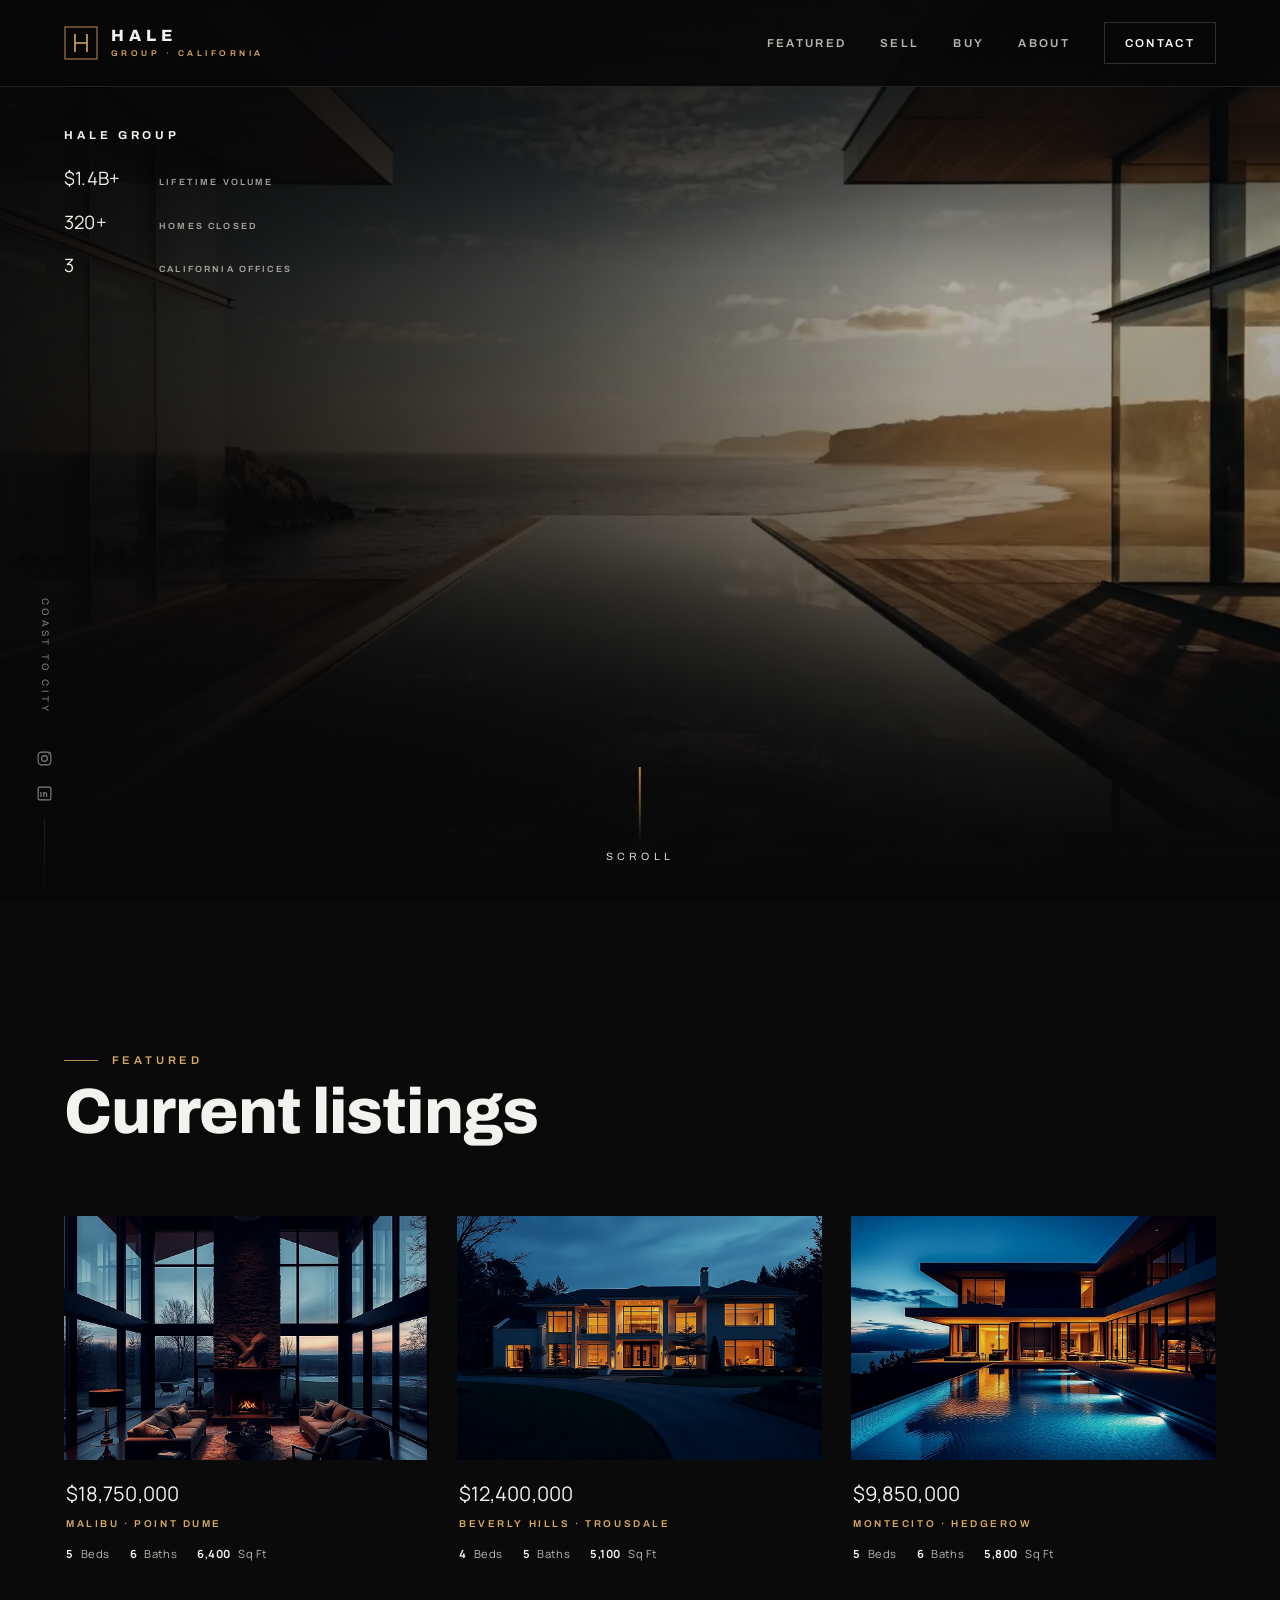
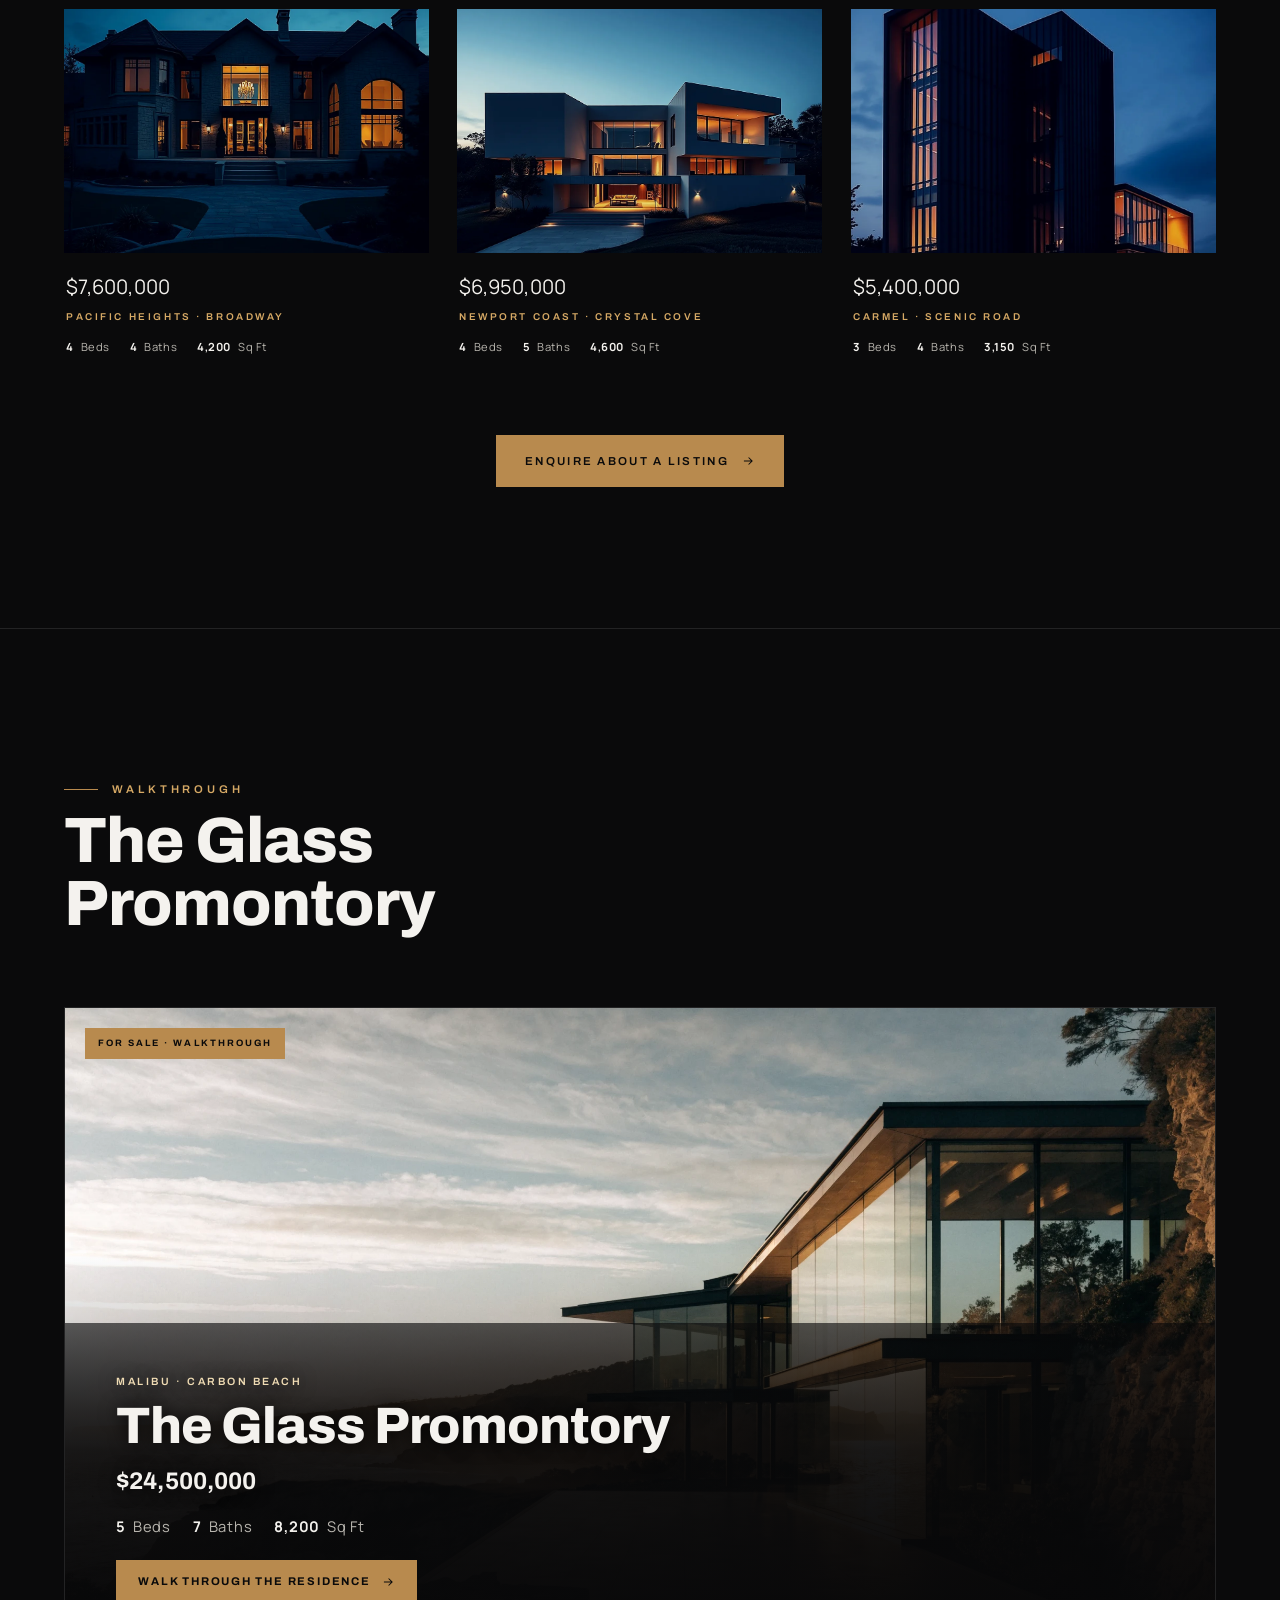
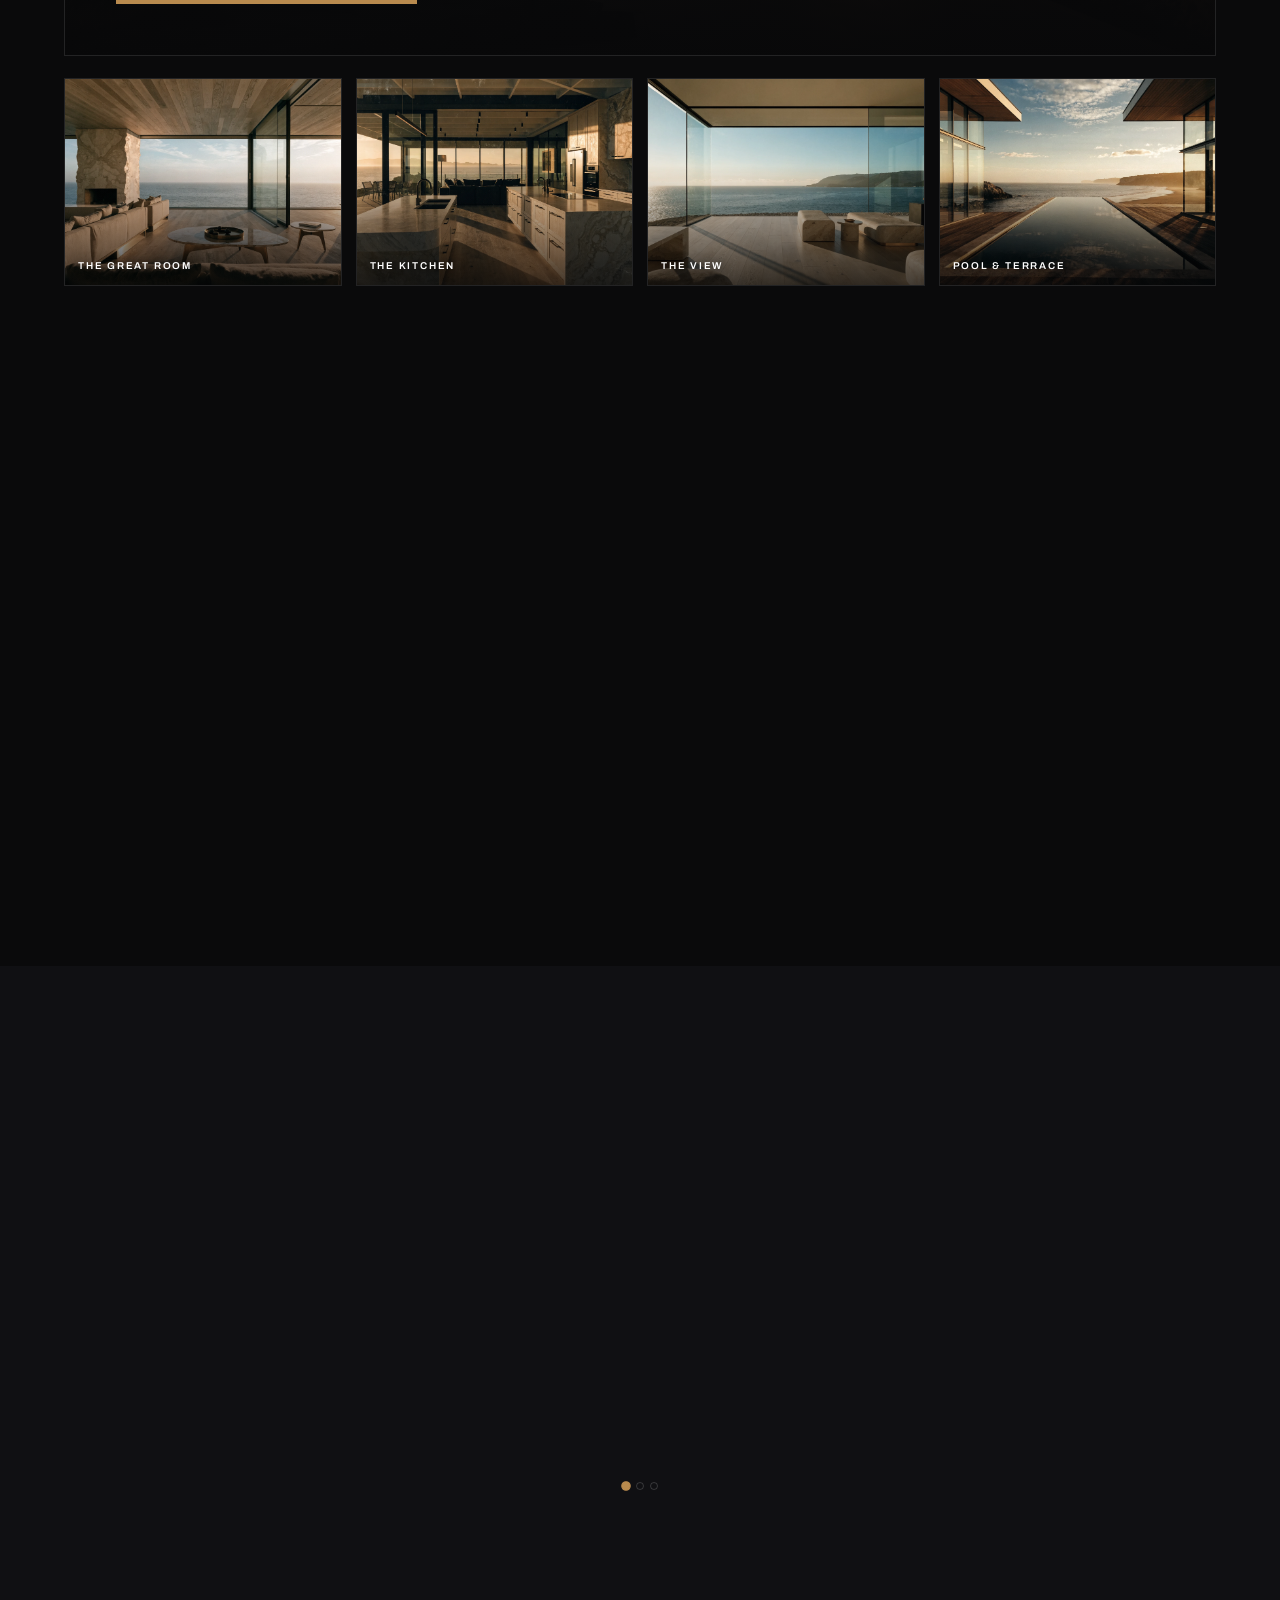
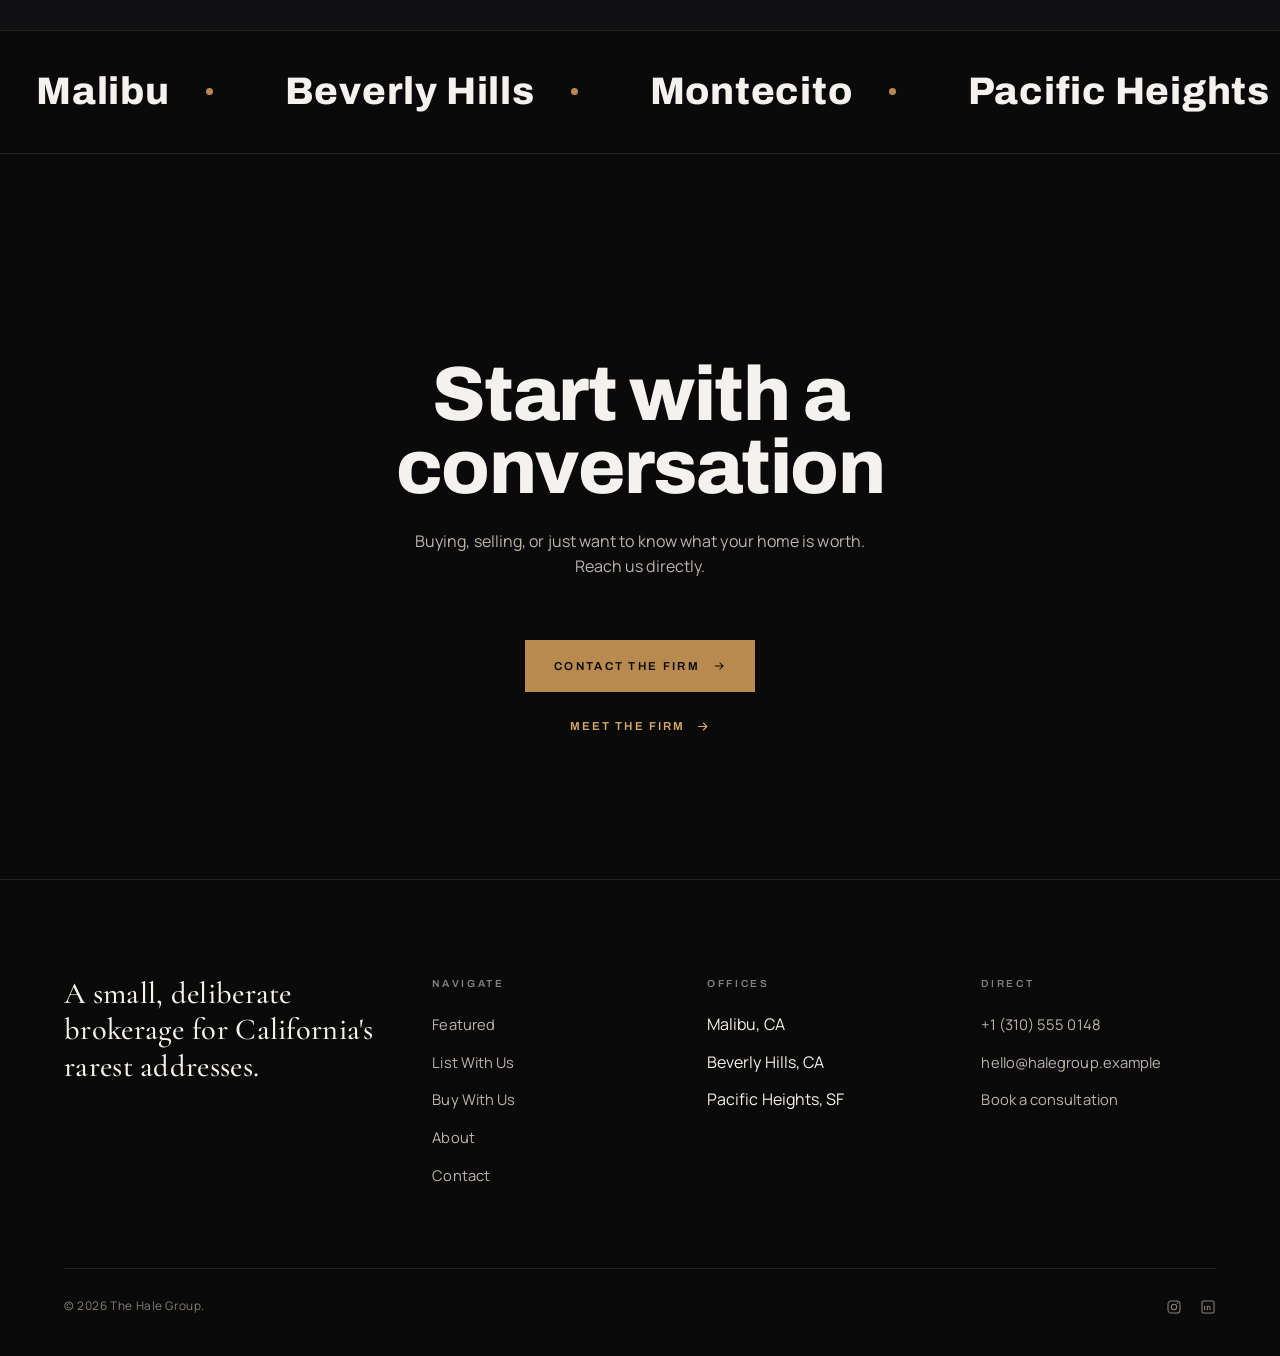
==== commit ec61f581: "Hale: a slower opening clip. Halden: LUXURY DESIGNS reads across the push. HALE — owner asked for "a" ====
--- a/hale-group/index.html
+++ b/hale-group/index.html
@@ -108,13 +108,20 @@
 <!-- HERO -->
 <section class="hero">
   <div class="hero-bg">
-    <!-- R108 (owner): the page opens on a view. The walkthrough footage was only
-         ever used deeper in the site; the lightest of those clips carries the
-         opening, with the still as its poster so there is never an empty frame.
+    <!-- R112 (owner: "another video, a slower one"). It was wt_c_out — which is
+         literally the last four seconds of wt_c, the pull-out over open water,
+         so the opening had no house in it and looped every 4s. This is the whole
+         take: the slowest footage on the site (mean frame-to-frame delta 3.68 vs
+         4.64, and a 7.8 peak means there is not a single cut in it), 10.1s, one
+         continuous drift from the infinity pool between the two glass wings out
+         to the house on the headland. Re-encoded at CRF 26 it is 3.3MB against
+         the old 4.6MB, so the opening got slower, longer AND lighter.
+         The poster is the clip's OWN first frame, so there is no jump when the
+         video takes over from the still — it simply comes alive.
          It is fetched only once the page is ready, so it costs nothing up front. -->
-    <img class="hero-poster" src="assets/home_hero.webp" alt="A contemporary glass-and-steel oceanfront residence on a Malibu bluff at golden-hour dusk, the Pacific beyond" width="2200" height="1257" fetchpriority="high">
+    <img class="hero-poster" src="assets/hero_still.webp" alt="An infinity pool held between two glass wings of an oceanfront house, the water running out to a Pacific coastline at golden hour" width="2200" height="1238" fetchpriority="high">
     <video class="hero-vid" muted playsinline loop preload="none" aria-hidden="true" tabindex="-1"
-           poster="assets/home_hero.webp" data-hero-src="assets/walk/wt_c_out.mp4"></video>
+           poster="assets/hero_still.webp" data-hero-src="assets/walk/hero_slow.mp4"></video>
     <div class="hero-scrim" aria-hidden="true"></div>
   </div>
 
--- a/hale-group/assets/site.css
+++ b/hale-group/assets/site.css
@@ -572,6 +572,25 @@
   position:absolute;left:var(--pad);top:calc(var(--nav-h,72px) + 54px);z-index:3;
   max-width:22rem
 }
+
+/* R112: the hero scrim is tuned for the desktop composition — a strong LEFT
+   wash, because there the plate occupies only x 72-301 of 1440. On a phone the
+   same plate is 350px wide inside a 390px viewport, so it runs right through
+   the point where that horizontal gradient has already faded to zero, and the
+   labels landed on open sky. Measured against the painted video the worst 16px
+   patch under the plate fell to 2.65:1 — a real fail, not a rounding one.
+   On narrow screens the work is done by a TOP-weighted vertical wash instead,
+   which is the axis the plate actually spans there, and the dt labels come up
+   from .66 to .84 alpha. Still a gradient over the whole frame, never a filled
+   panel sitting on the photograph. */
+@media (max-width:760px){
+  .hero-scrim{
+    background:
+      linear-gradient(180deg,rgba(8,8,9,.88) 0%,rgba(8,8,9,.70) 20%,rgba(8,8,9,.52) 30%,
+                             rgba(8,8,9,.16) 46%,rgba(8,8,9,.08) 66%,rgba(8,8,9,.82) 100%),
+      linear-gradient(90deg,rgba(8,8,9,.34) 0%,rgba(8,8,9,.16) 60%,rgba(8,8,9,.06) 100%)
+  }
+}
 .hero-plate__name{
   font-family:"Archivo";font-weight:700;
   font-size:.72rem;letter-spacing:.34em;text-transform:uppercase;
@@ -584,6 +603,13 @@
   font-size:.56rem;letter-spacing:.24em;text-transform:uppercase;
   color:rgba(243,239,231,.66);margin:0
 }
+/* Placed AFTER the rule above on purpose: same specificity, so source order is
+   what decides. Over video on a phone the .66 labels are the thinnest text on
+   the page, and the scrim alone leaves them at 4.90:1 — passing, but with no
+   margin. This takes them to a comfortable pass. */
+@media (max-width:760px){
+  .hero-plate__stats dt{color:rgba(243,239,231,.84)}
+}
 .hero-plate__stats dd{
   order:1;margin:0;min-width:5.2rem;
   font-size:1.15rem;letter-spacing:.01em;color:#F3EFE7
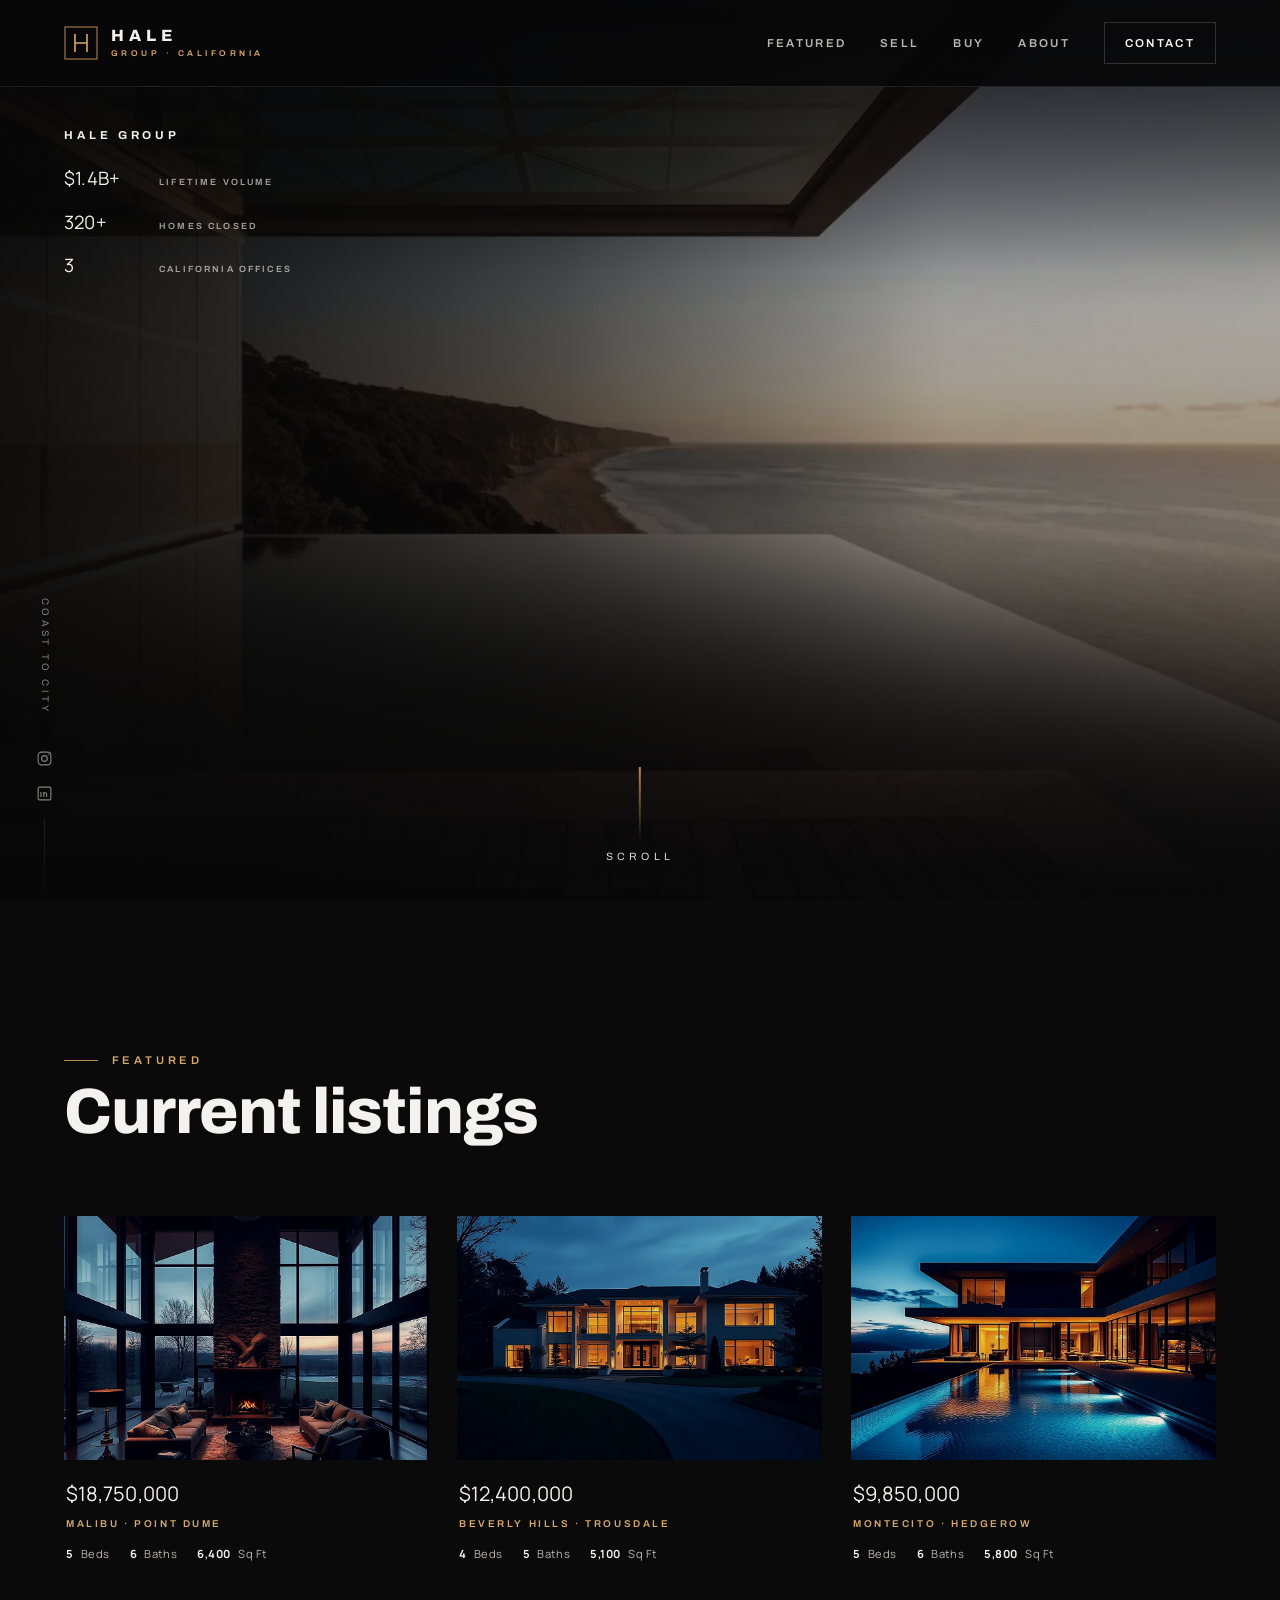
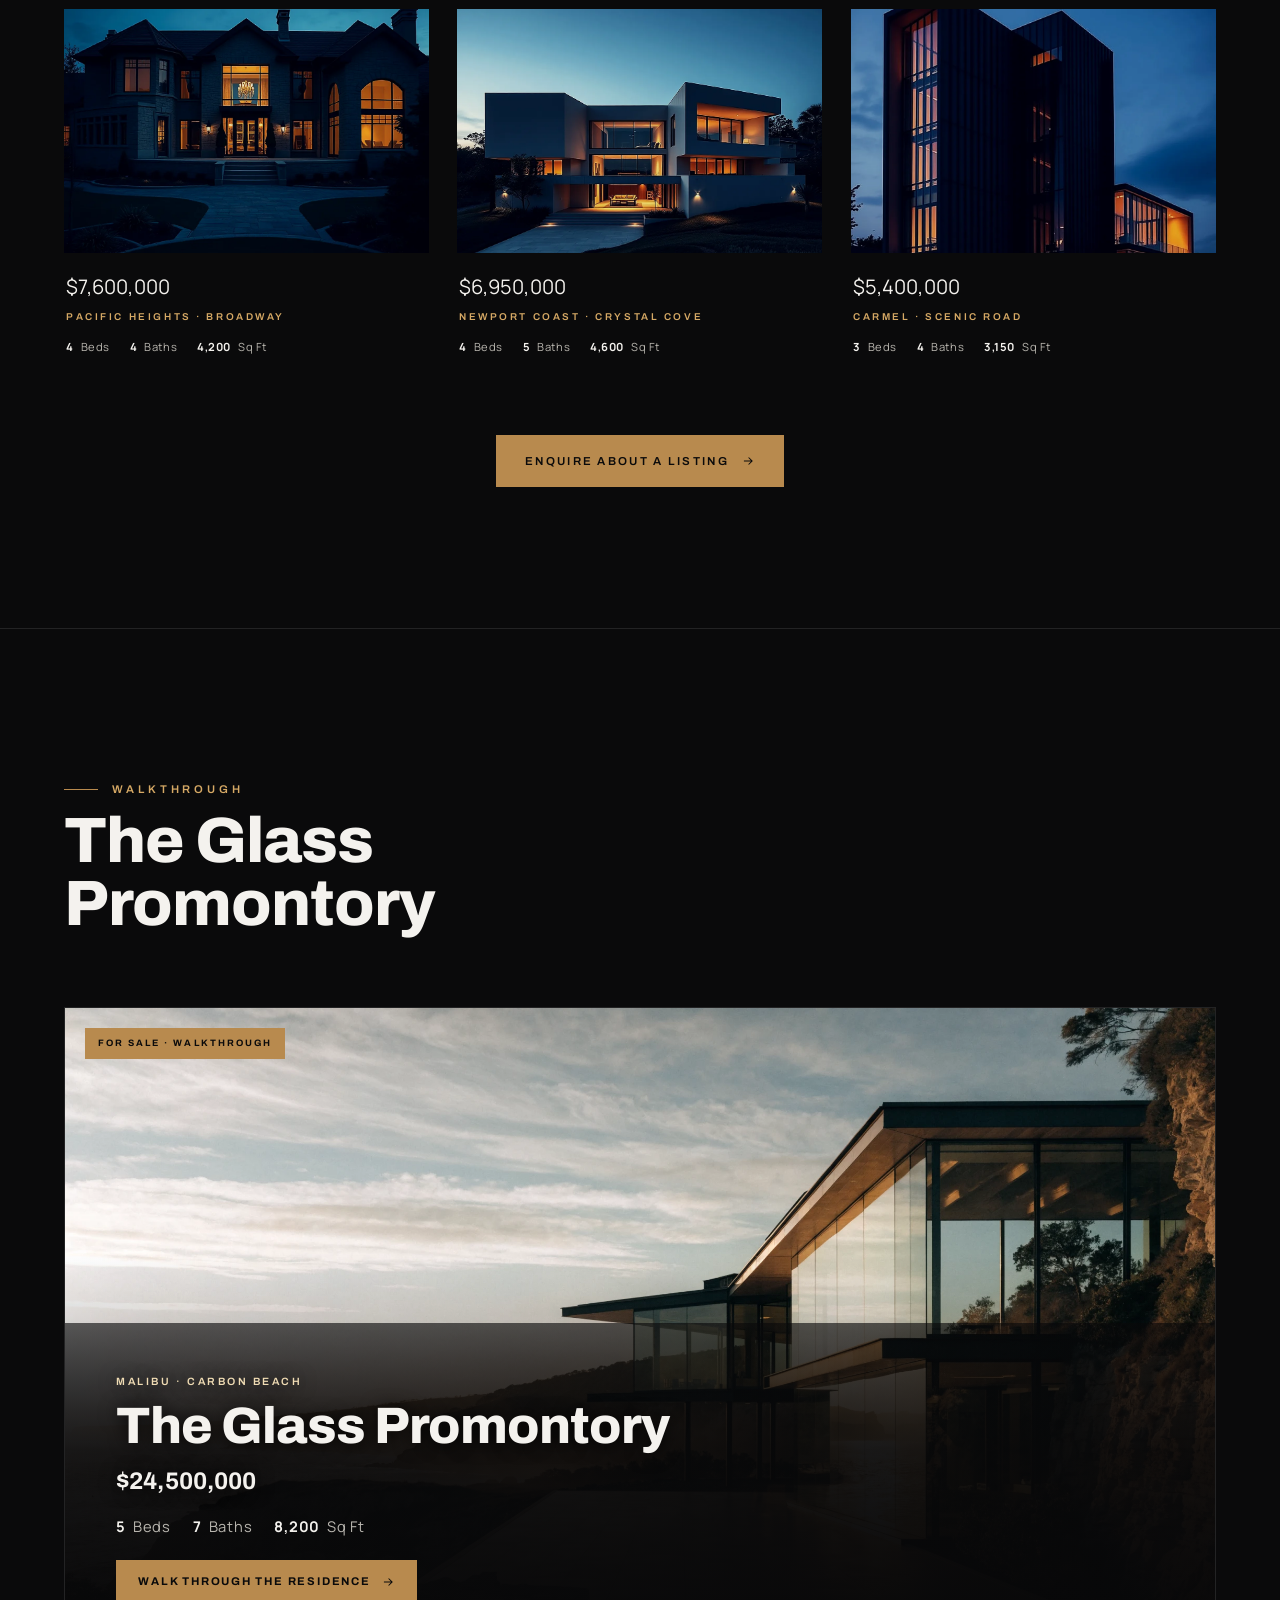
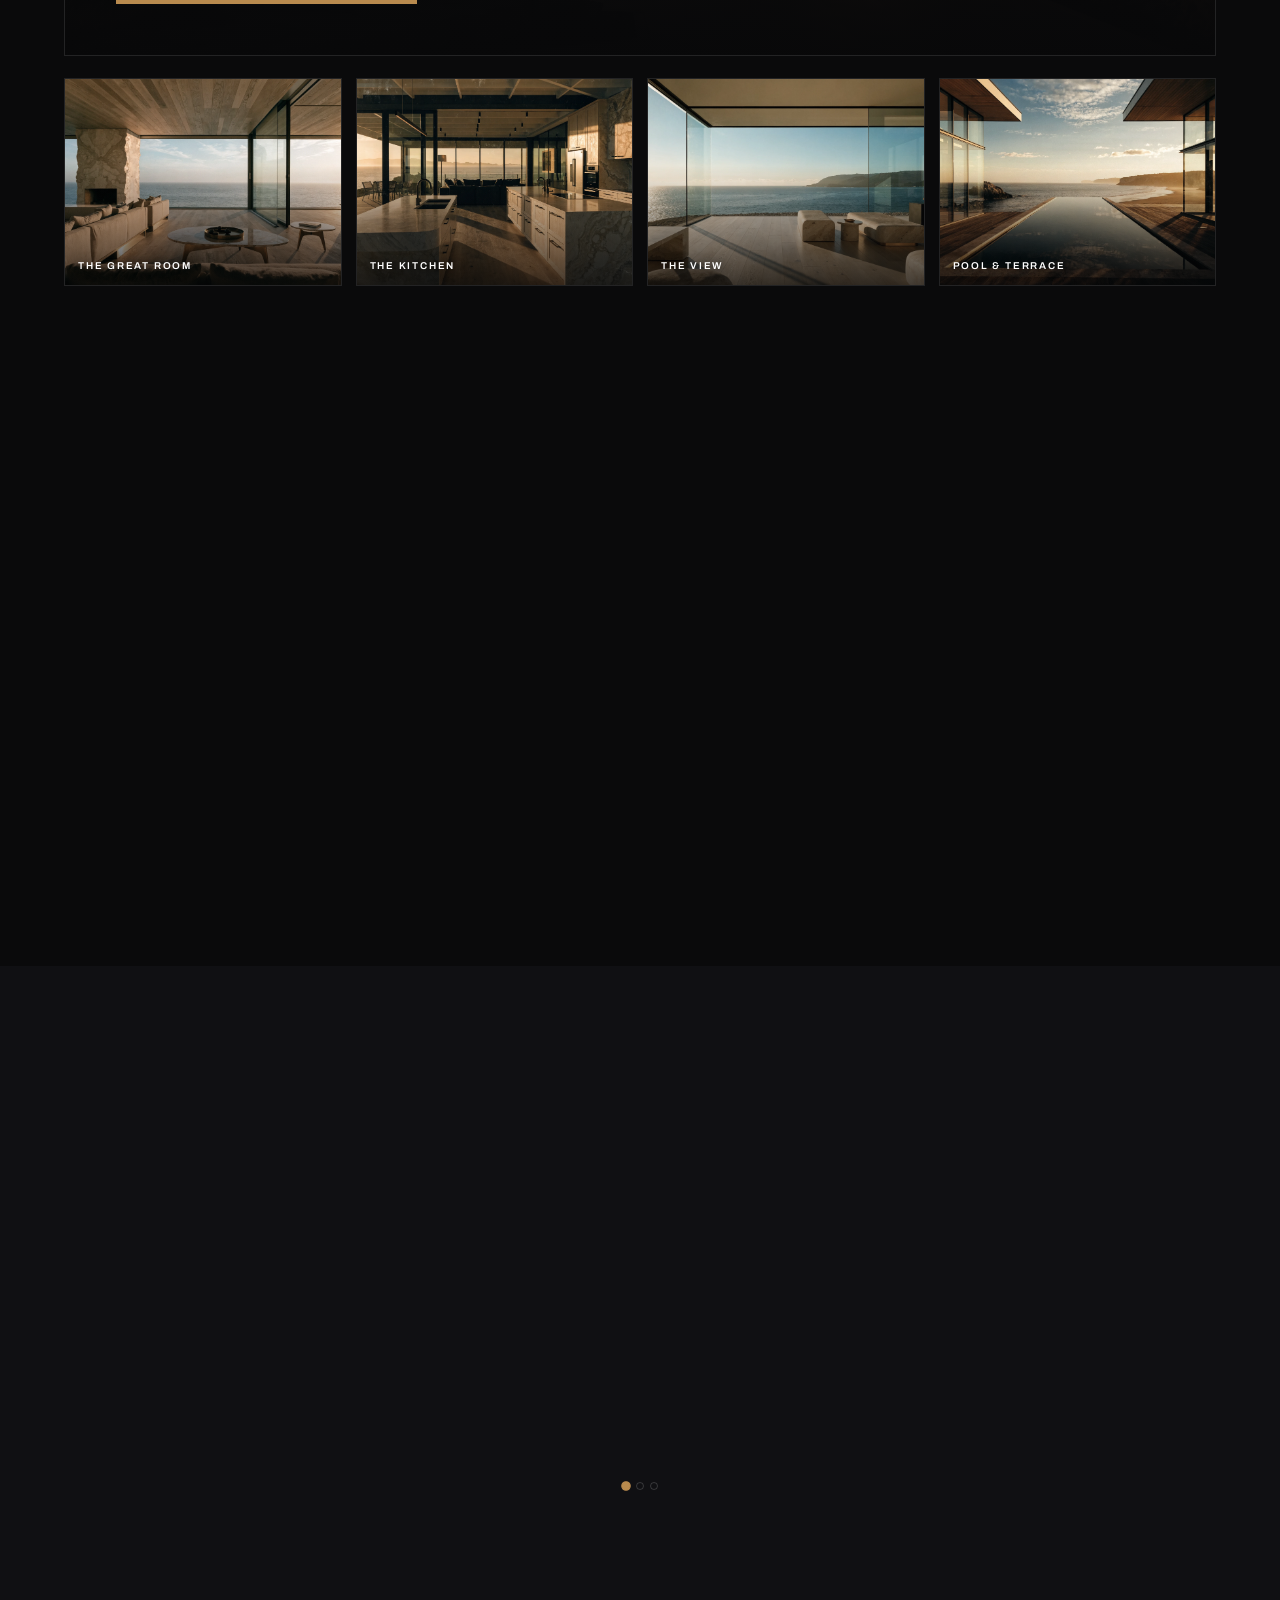
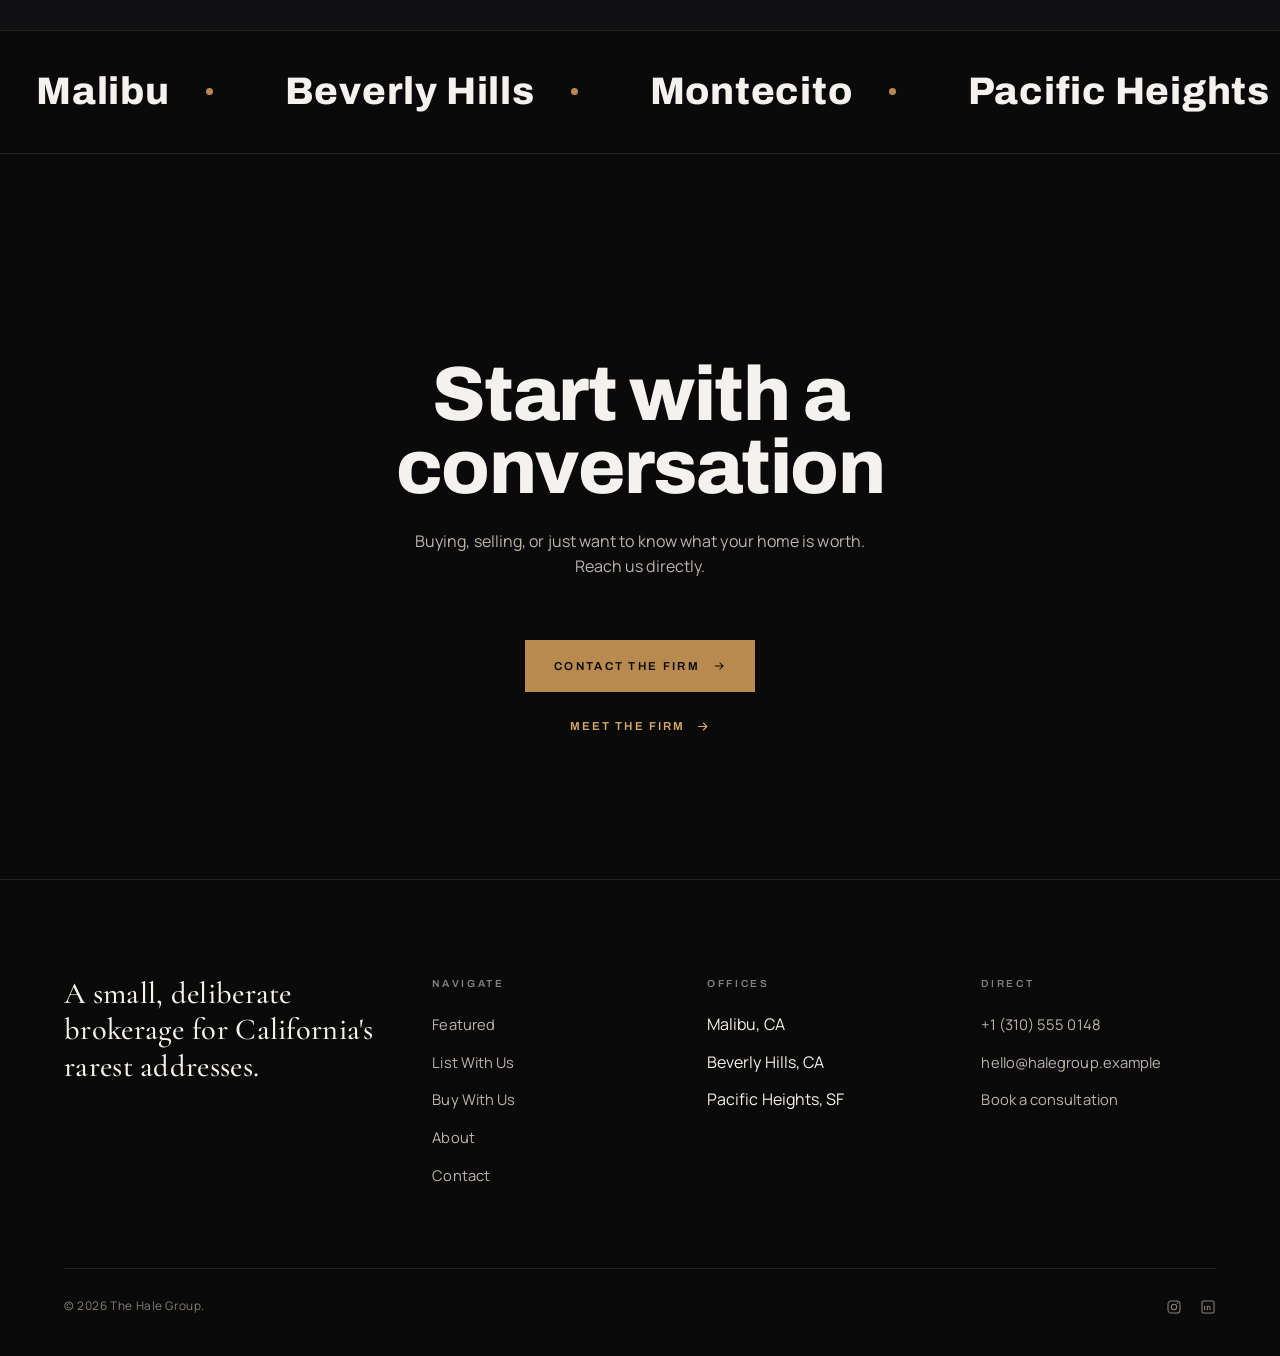
==== commit 800a9cec: "Hale: cut the hero to the part of the clip that doesn't read as AI Owner: "one that isn't obviously " ====
--- a/hale-group/index.html
+++ b/hale-group/index.html
@@ -112,10 +112,22 @@
          literally the last four seconds of wt_c, the pull-out over open water,
          so the opening had no house in it and looped every 4s. This is the whole
          take: the slowest footage on the site (mean frame-to-frame delta 3.68 vs
-         4.64, and a 7.8 peak means there is not a single cut in it), 10.1s, one
+         4.64, and a 7.8 peak means there is not a single cut in it), one
          continuous drift from the infinity pool between the two glass wings out
-         to the house on the headland. Re-encoded at CRF 26 it is 3.3MB against
-         the old 4.6MB, so the opening got slower, longer AND lighter.
+         to the house on the headland.
+
+         R113 (owner: "one that isn't obviously AI generated?"). Every clip here
+         is generated — there is no real footage anywhere in the project — so the
+         question is which one hides it. wt_c's FIRST half does not: across the
+         opening five seconds the background changes IDENTITY (a close rocky
+         headland becomes a distant mountain becomes a vegetated hillside) and
+         the glass mullions change count and bend. No camera move does that. Its
+         tail does none of it — the headland, beach and house stay put and simply
+         reveal, because there is nothing rigid left in frame to violate.
+         So the hero is wt_c from 5.0s, slowed 1.7x and motion-interpolated back
+         to 24fps: the same pool-to-reveal arc, 8.5s, without the morphing half,
+         and 2.0MB against the old 4.6MB. Checked frame by frame for
+         interpolation smear along the house edge and the mist — none.
          The poster is the clip's OWN first frame, so there is no jump when the
          video takes over from the still — it simply comes alive.
          It is fetched only once the page is ready, so it costs nothing up front. -->
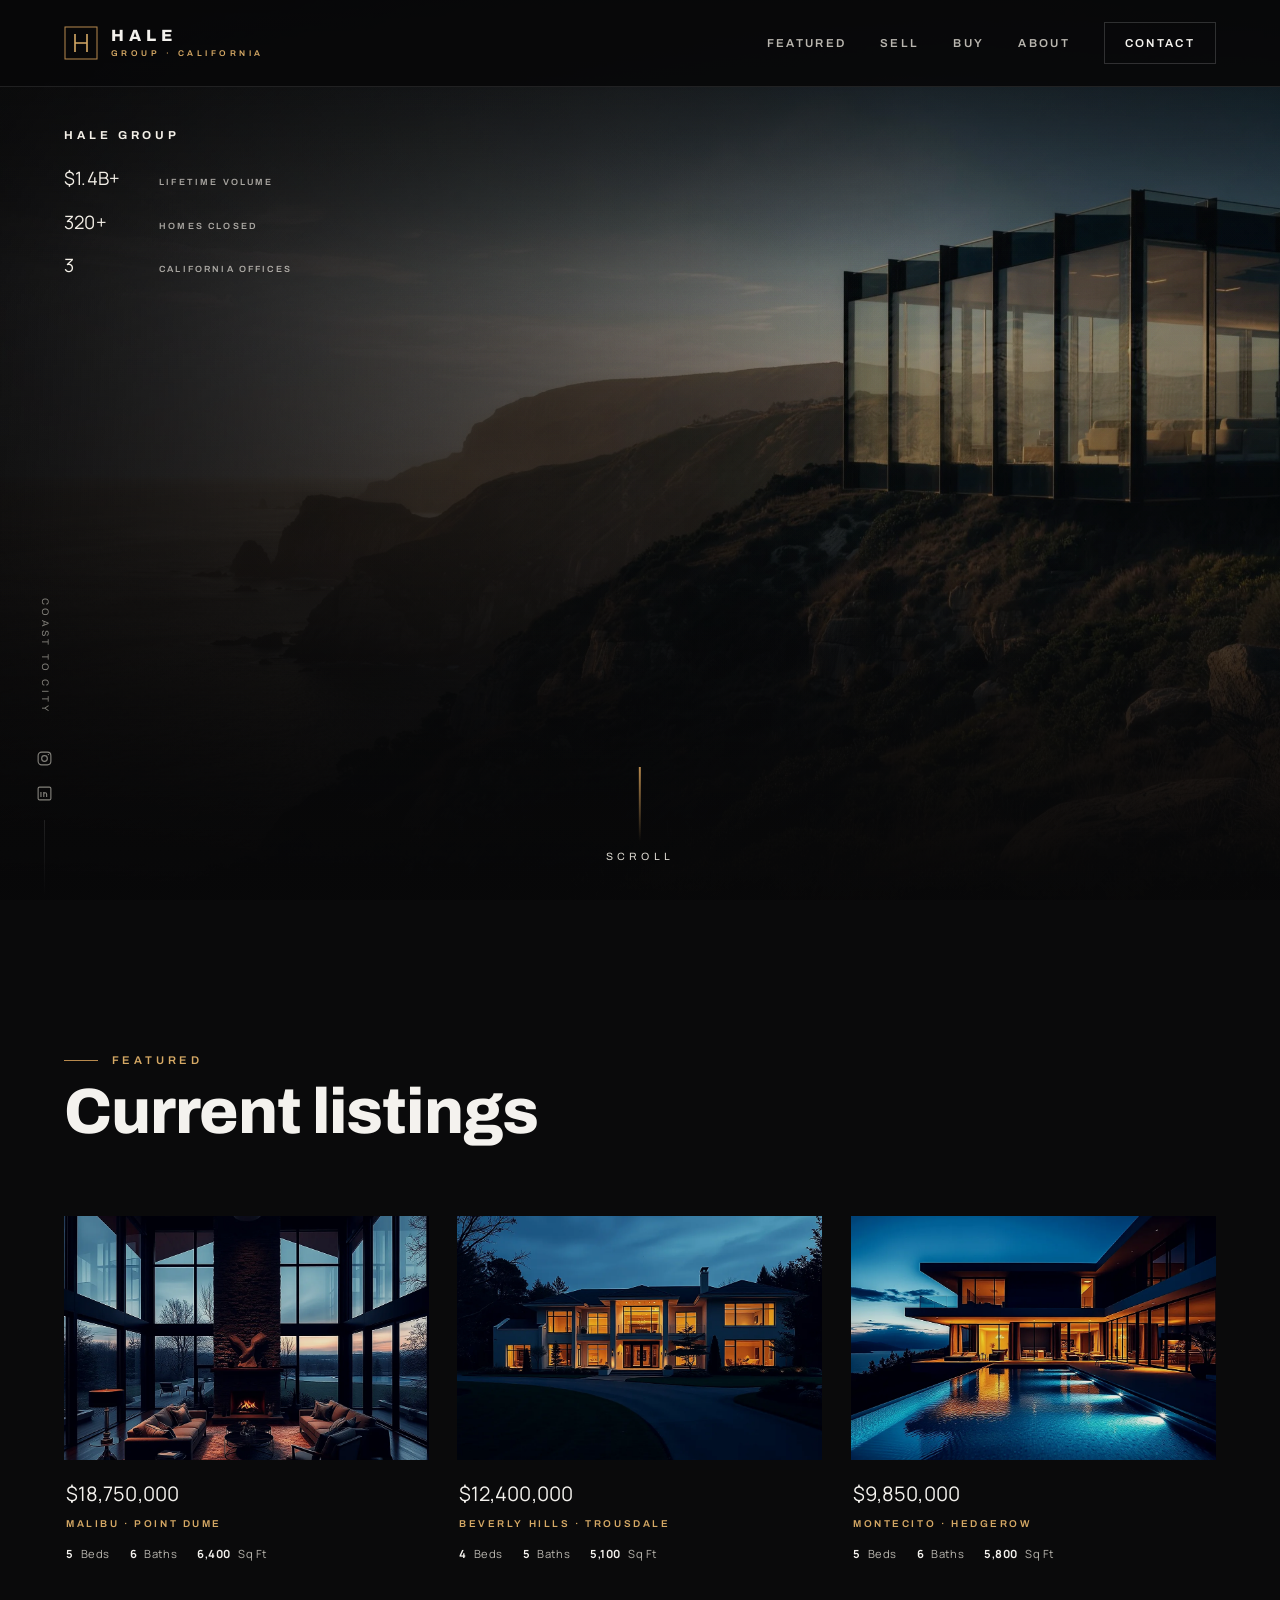
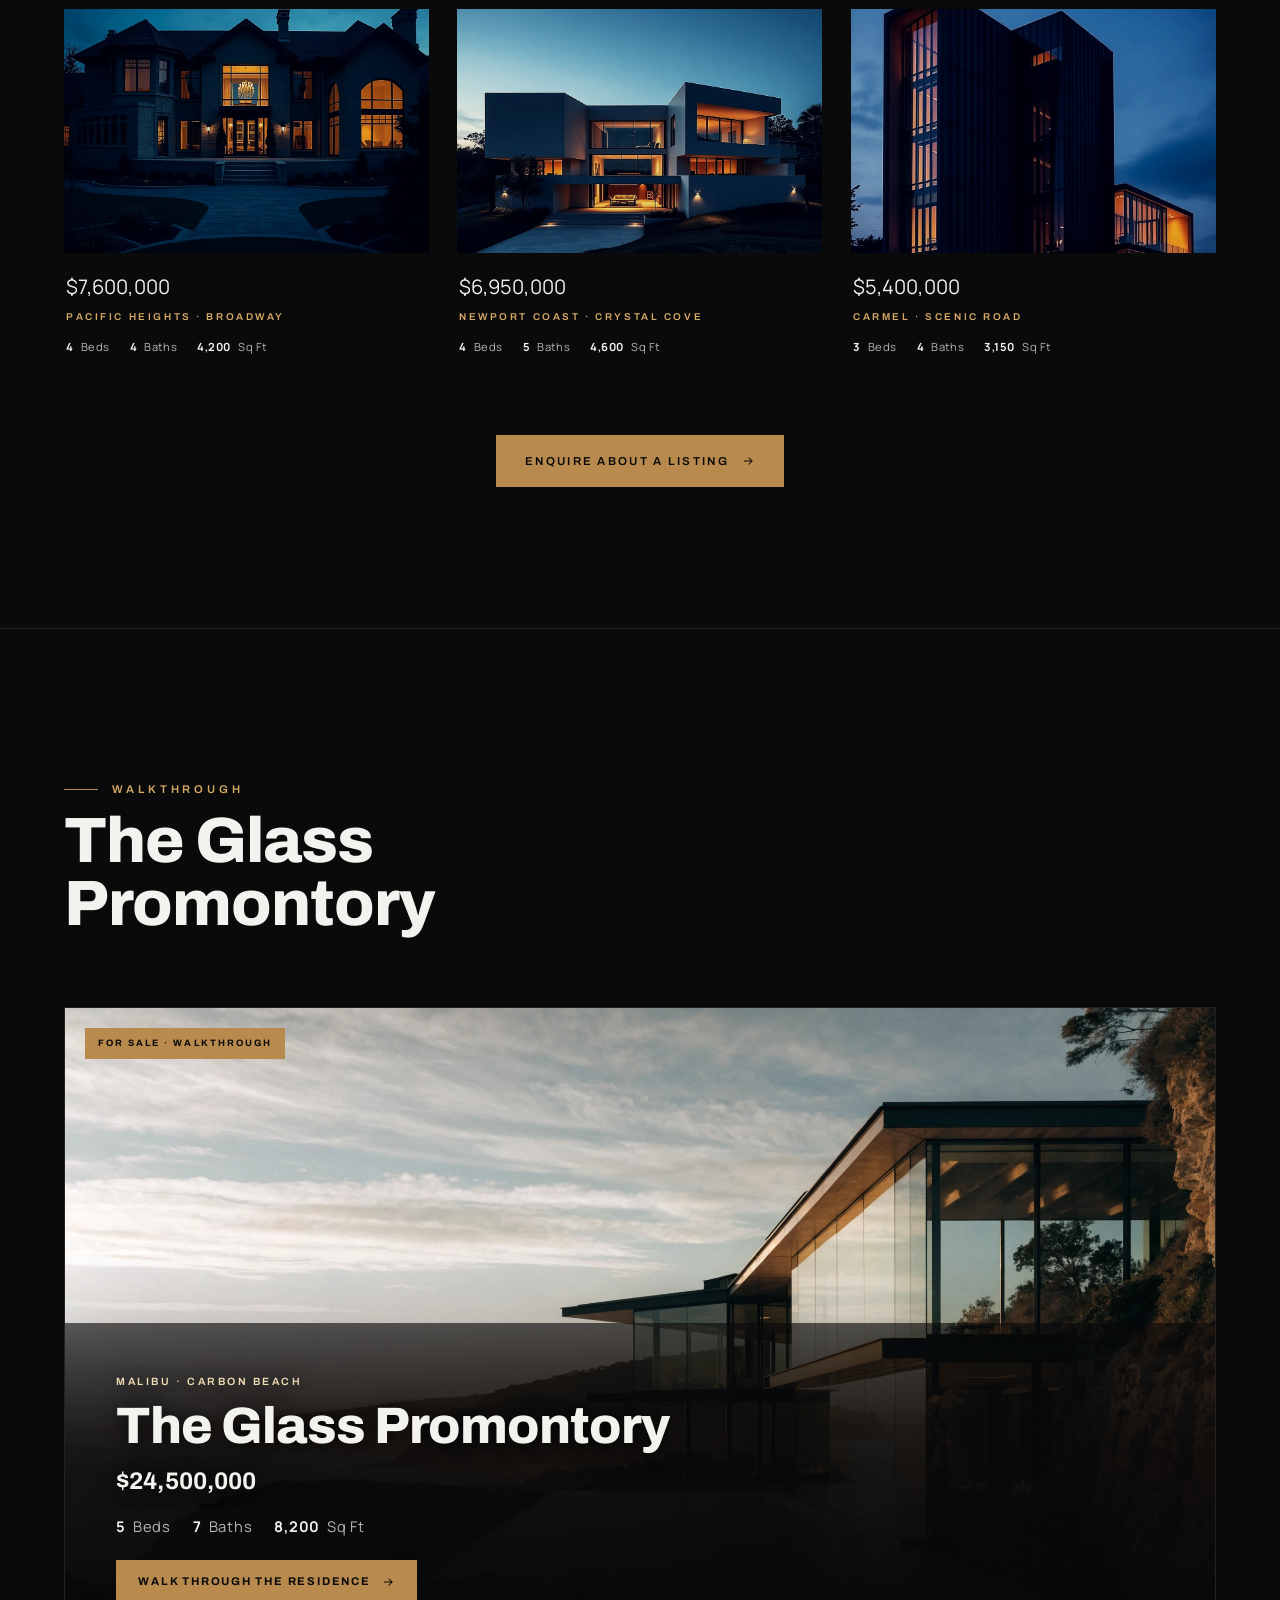
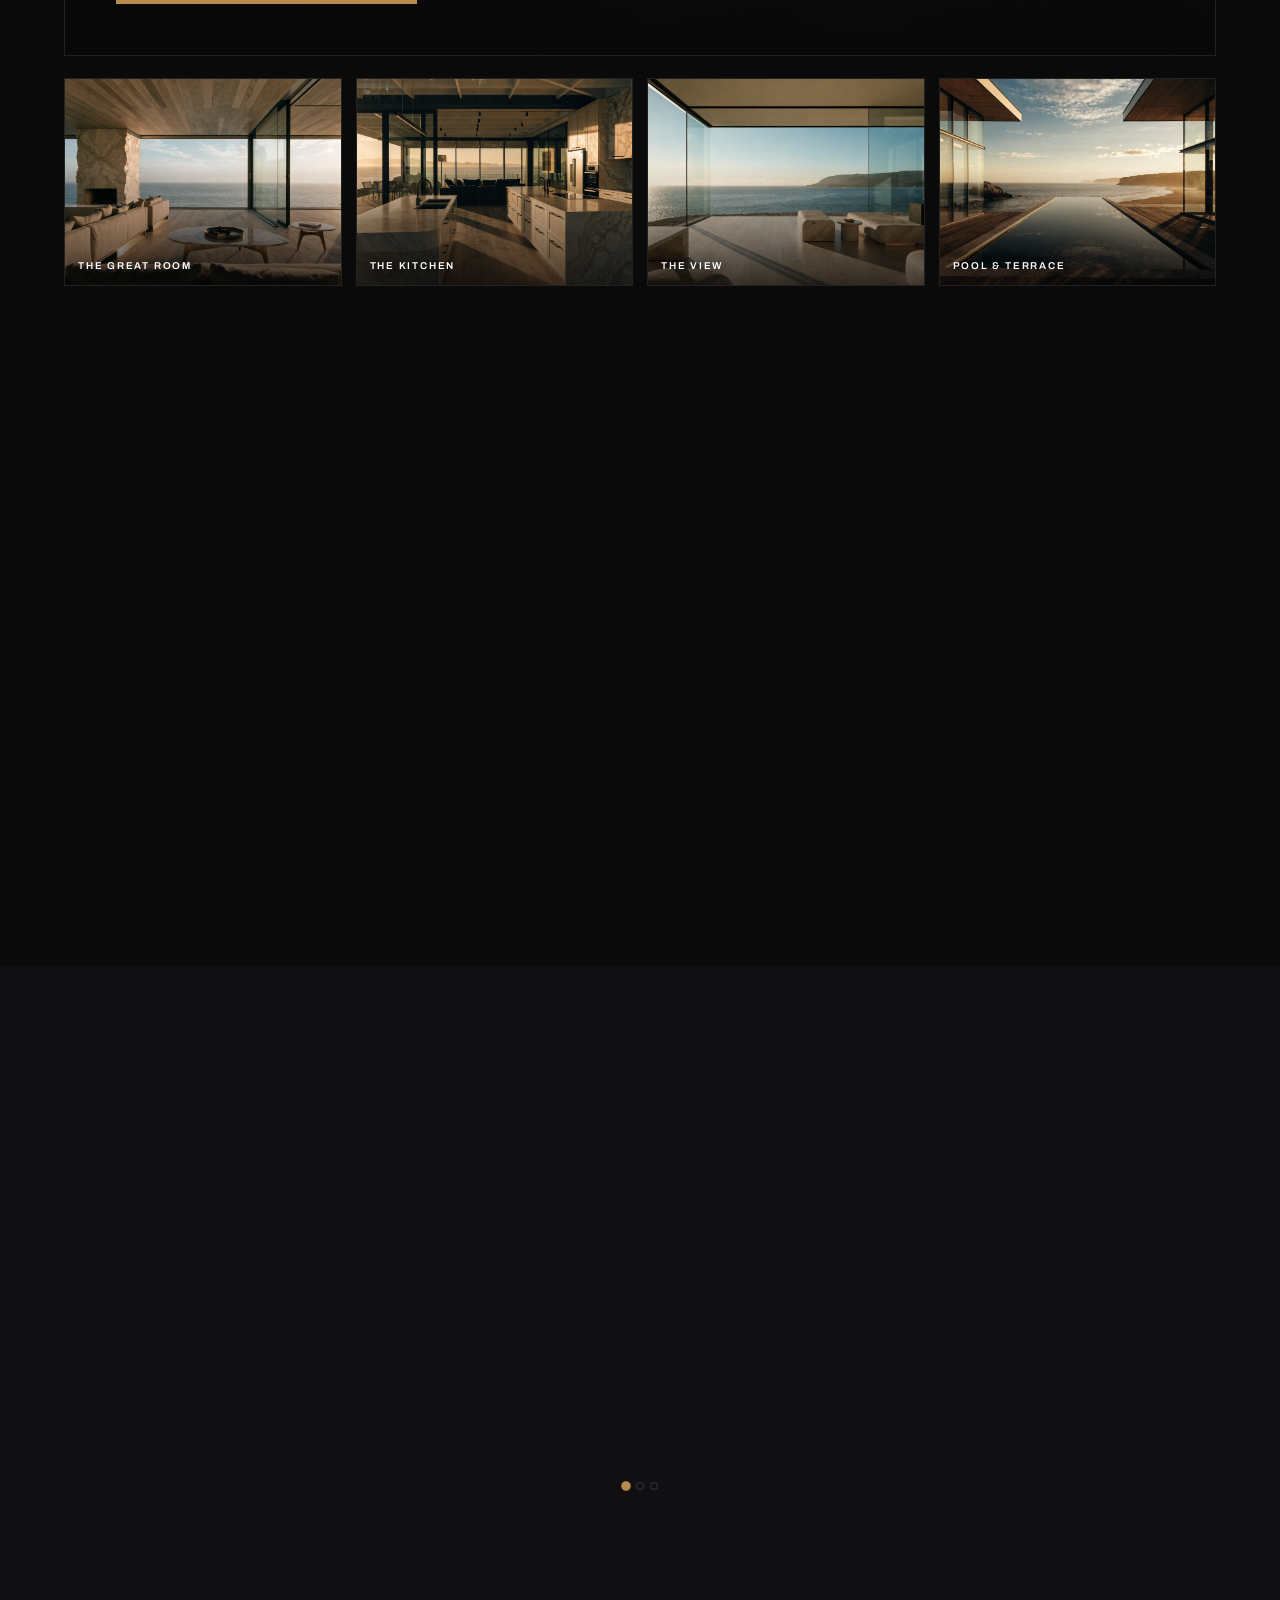
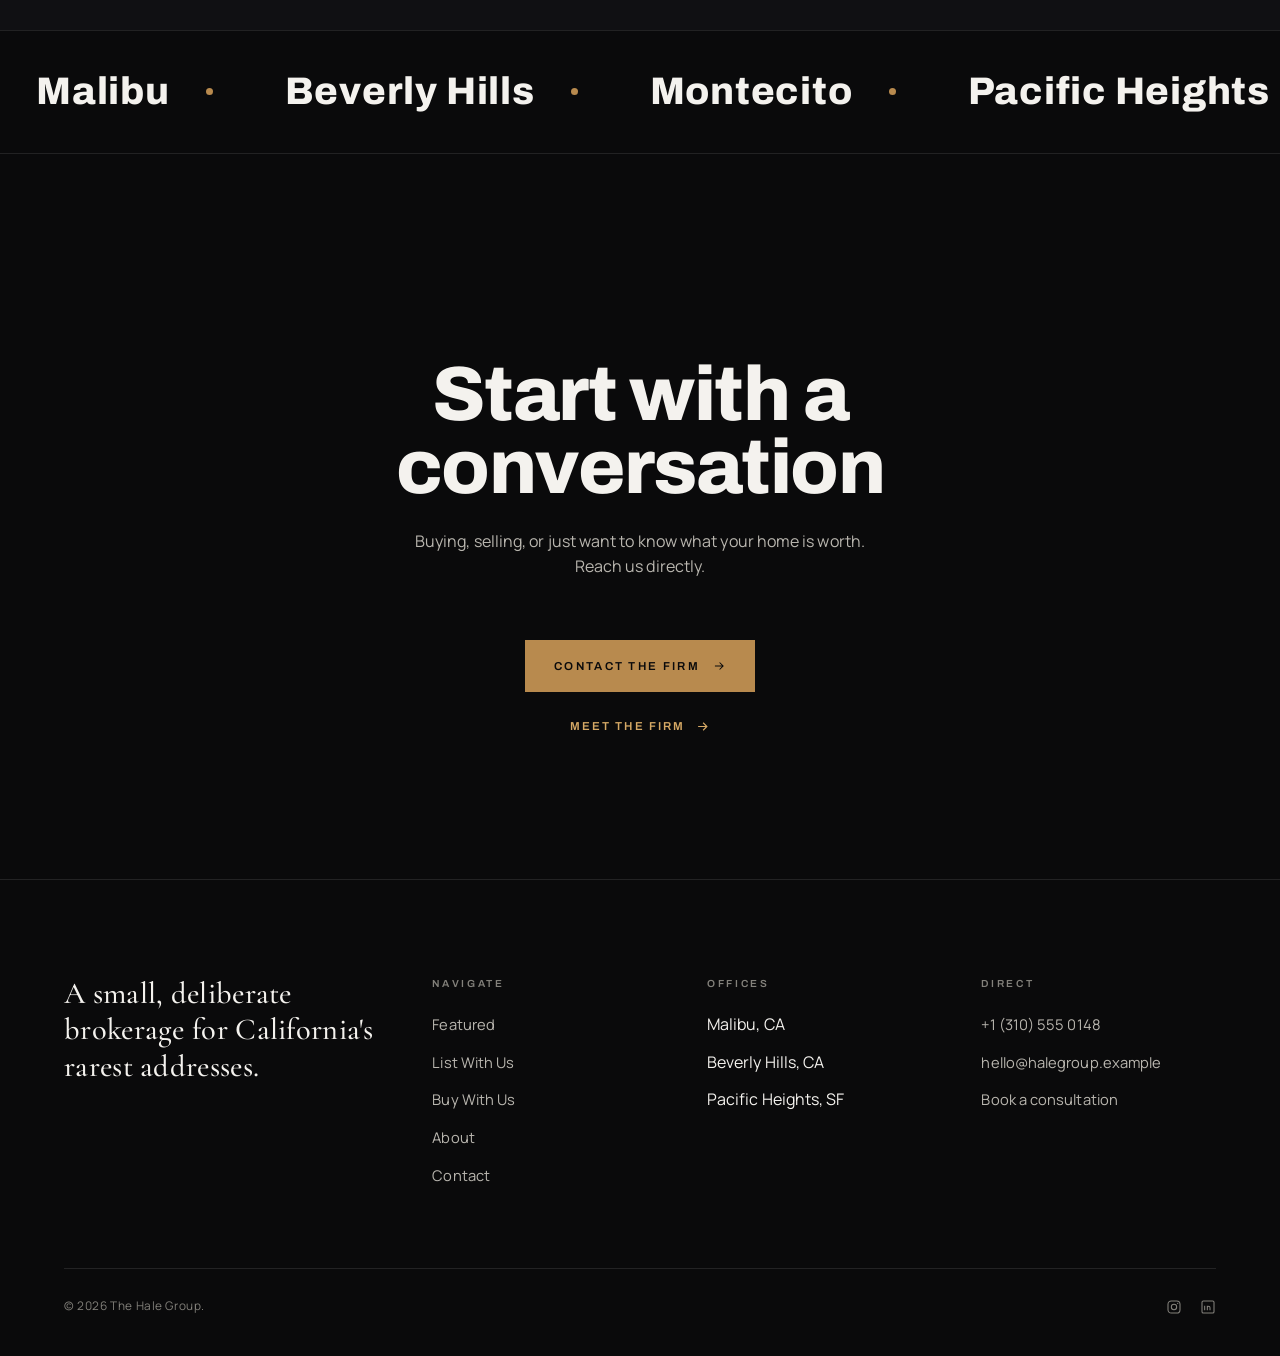
==== commit 87d0a31d: "Hale: the homepage opens on stills, not video Owner: "do not use any of the walking videos, they hav" ====
--- a/hale-group/index.html
+++ b/hale-group/index.html
@@ -10,7 +10,7 @@
 <link rel="preconnect" href="https://fonts.gstatic.com" crossorigin>
 <link href="https://fonts.googleapis.com/css2?family=Archivo:wght@500;600;700;800;900&family=Manrope:wght@400;500;600;700&family=Cormorant+Garamond:ital,wght@0,400;0,500;0,600;1,500&display=swap" rel="stylesheet">
 <link rel="stylesheet" href="assets/site.css">
-<noscript><style>.reveal{opacity:1!important;transform:none!important}.hero-slide{opacity:1!important}.quote{position:relative!important;opacity:1!important}.lcard-media::after{opacity:0!important}</style></noscript>
+<noscript><style>.reveal{opacity:1!important;transform:none!important}.hero-slide{opacity:0!important}.hero-slide:first-of-type{opacity:1!important}.quote{position:relative!important;opacity:1!important}.lcard-media::after{opacity:0!important}</style></noscript>
 
 <link rel="icon" href="data:image/svg+xml,%3Csvg xmlns='http://www.w3.org/2000/svg' viewBox='0 0 32 32'%3E%3Crect width='32' height='32' fill='%230a0a0b'/%3E%3Cpath d='M9 7v18M23 7v18M9 16h14' stroke='%23d6a965' stroke-width='2'/%3E%3C/svg%3E">
 <meta property="og:title" content="The Hale Group, California Luxury Real Estate">
@@ -108,32 +108,30 @@
 <!-- HERO -->
 <section class="hero">
   <div class="hero-bg">
-    <!-- R112 (owner: "another video, a slower one"). It was wt_c_out — which is
-         literally the last four seconds of wt_c, the pull-out over open water,
-         so the opening had no house in it and looped every 4s. This is the whole
-         take: the slowest footage on the site (mean frame-to-frame delta 3.68 vs
-         4.64, and a 7.8 peak means there is not a single cut in it), one
-         continuous drift from the infinity pool between the two glass wings out
-         to the house on the headland.
-
-         R113 (owner: "one that isn't obviously AI generated?"). Every clip here
-         is generated — there is no real footage anywhere in the project — so the
-         question is which one hides it. wt_c's FIRST half does not: across the
-         opening five seconds the background changes IDENTITY (a close rocky
-         headland becomes a distant mountain becomes a vegetated hillside) and
-         the glass mullions change count and bend. No camera move does that. Its
-         tail does none of it — the headland, beach and house stay put and simply
-         reveal, because there is nothing rigid left in frame to violate.
-         So the hero is wt_c from 5.0s, slowed 1.7x and motion-interpolated back
-         to 24fps: the same pool-to-reveal arc, 8.5s, without the morphing half,
-         and 2.0MB against the old 4.6MB. Checked frame by frame for
-         interpolation smear along the house edge and the mist — none.
-         The poster is the clip's OWN first frame, so there is no jump when the
-         video takes over from the still — it simply comes alive.
-         It is fetched only once the page is ready, so it costs nothing up front. -->
-    <img class="hero-poster" src="assets/hero_still.webp" alt="An infinity pool held between two glass wings of an oceanfront house, the water running out to a Pacific coastline at golden hour" width="2200" height="1238" fetchpriority="high">
-    <video class="hero-vid" muted playsinline loop preload="none" aria-hidden="true" tabindex="-1"
-           poster="assets/hero_still.webp" data-hero-src="assets/walk/hero_slow.mp4"></video>
+    <!-- R115 (owner: "do not use any of the walking videos, they have the weird
+         camera shake"). Correct, and the slowdown I applied made it worse — a
+         1.7x retime synthesises two of every three frames, which on generated
+         footage manufactures exactly that wobble. Shot 1 measured genuinely
+         shaky on its own too (high-frequency reversal 0.86 px/frame, peaking at
+         9.6, against ~0.1 for a clean dolly).
+         So the opening is stills now. A photograph has no temporal behaviour,
+         so there is nothing to shake, morph, or swap identity between frames —
+         it is the one format that cannot give itself away in motion. Three of
+         them, cross-fading, each drifting very slowly, so it is still a moving
+         opening and never the same frame twice.
+         This reuses the site's existing .hero-slide slideshow, which was already
+         built and styled but had fallen out of use on every page. With JS off
+         the first slide stays up via the noscript rule at the top of this file. -->
+    <div class="hero-slide active">
+      <img src="assets/home_hero.webp" width="2800" height="1602" fetchpriority="high"
+           alt="A glass pavilion set on a headland above the Pacific, the coastline running away in haze at golden hour">
+    </div>
+    <div class="hero-slide">
+      <img src="assets/ocean.webp" width="2000" height="1116" alt="">
+    </div>
+    <div class="hero-slide">
+      <img src="assets/int_pool.webp" width="1920" height="1080" alt="">
+    </div>
     <div class="hero-scrim" aria-hidden="true"></div>
   </div>
 
--- a/hale-group/assets/site.css
+++ b/hale-group/assets/site.css
@@ -98,11 +98,21 @@
 /* ---------- hero ---------- */
 .hero{position:relative;height:100svh;min-height:620px;display:flex;align-items:flex-end;overflow:hidden}
 .hero-bg{position:absolute;inset:0;z-index:0}
-.hero-slide{position:absolute;inset:0;opacity:0;transition:opacity 1.6s var(--ease);will-change:opacity}
+/* R115: this carries the homepage opening now (it had fallen out of use on every
+   page). Longer cross-fade and a much slower, shallower drift than the old
+   background treatment — the point is that it reads as a held photograph that
+   happens to breathe, not as a slideshow being clicked through. The drift is
+   deliberately tiny: a big Ken Burns move on a still is its own kind of tell. */
+.hero-slide{position:absolute;inset:0;opacity:0;transition:opacity 2.2s var(--ease);will-change:opacity}
 .hero-slide.active{opacity:1}
-.hero-slide img{width:100%;height:100%;object-fit:cover;transform:scale(1.06);animation:kenburns 13s linear infinite alternate}
+.hero-slide img{width:100%;height:100%;object-fit:cover;display:block;
+  transform:scale(1.05);animation:kenburns 34s linear infinite alternate}
 .hero-slide.active img{animation-play-state:running}
-@keyframes kenburns{from{transform:scale(1.04) translate(0,0)}to{transform:scale(1.14) translate(-1.6%,-1.4%)}}
+@keyframes kenburns{from{transform:scale(1.045) translate(0,0)}to{transform:scale(1.09) translate(-1%,-.8%)}}
+@media (prefers-reduced-motion:reduce){
+  .hero-slide img{animation:none;transform:scale(1.02)}
+  .hero-slide{transition:none}
+}
 .hero::after{content:"";position:absolute;inset:0;z-index:1;background:
   linear-gradient(180deg,rgba(8,8,9,.58) 0%,rgba(8,8,9,.12) 30%,rgba(8,8,9,.42) 62%,rgba(8,8,9,.95) 100%)}
 .hero h1,.hero .lede{text-shadow:0 2px 30px rgba(0,0,0,.5)}
